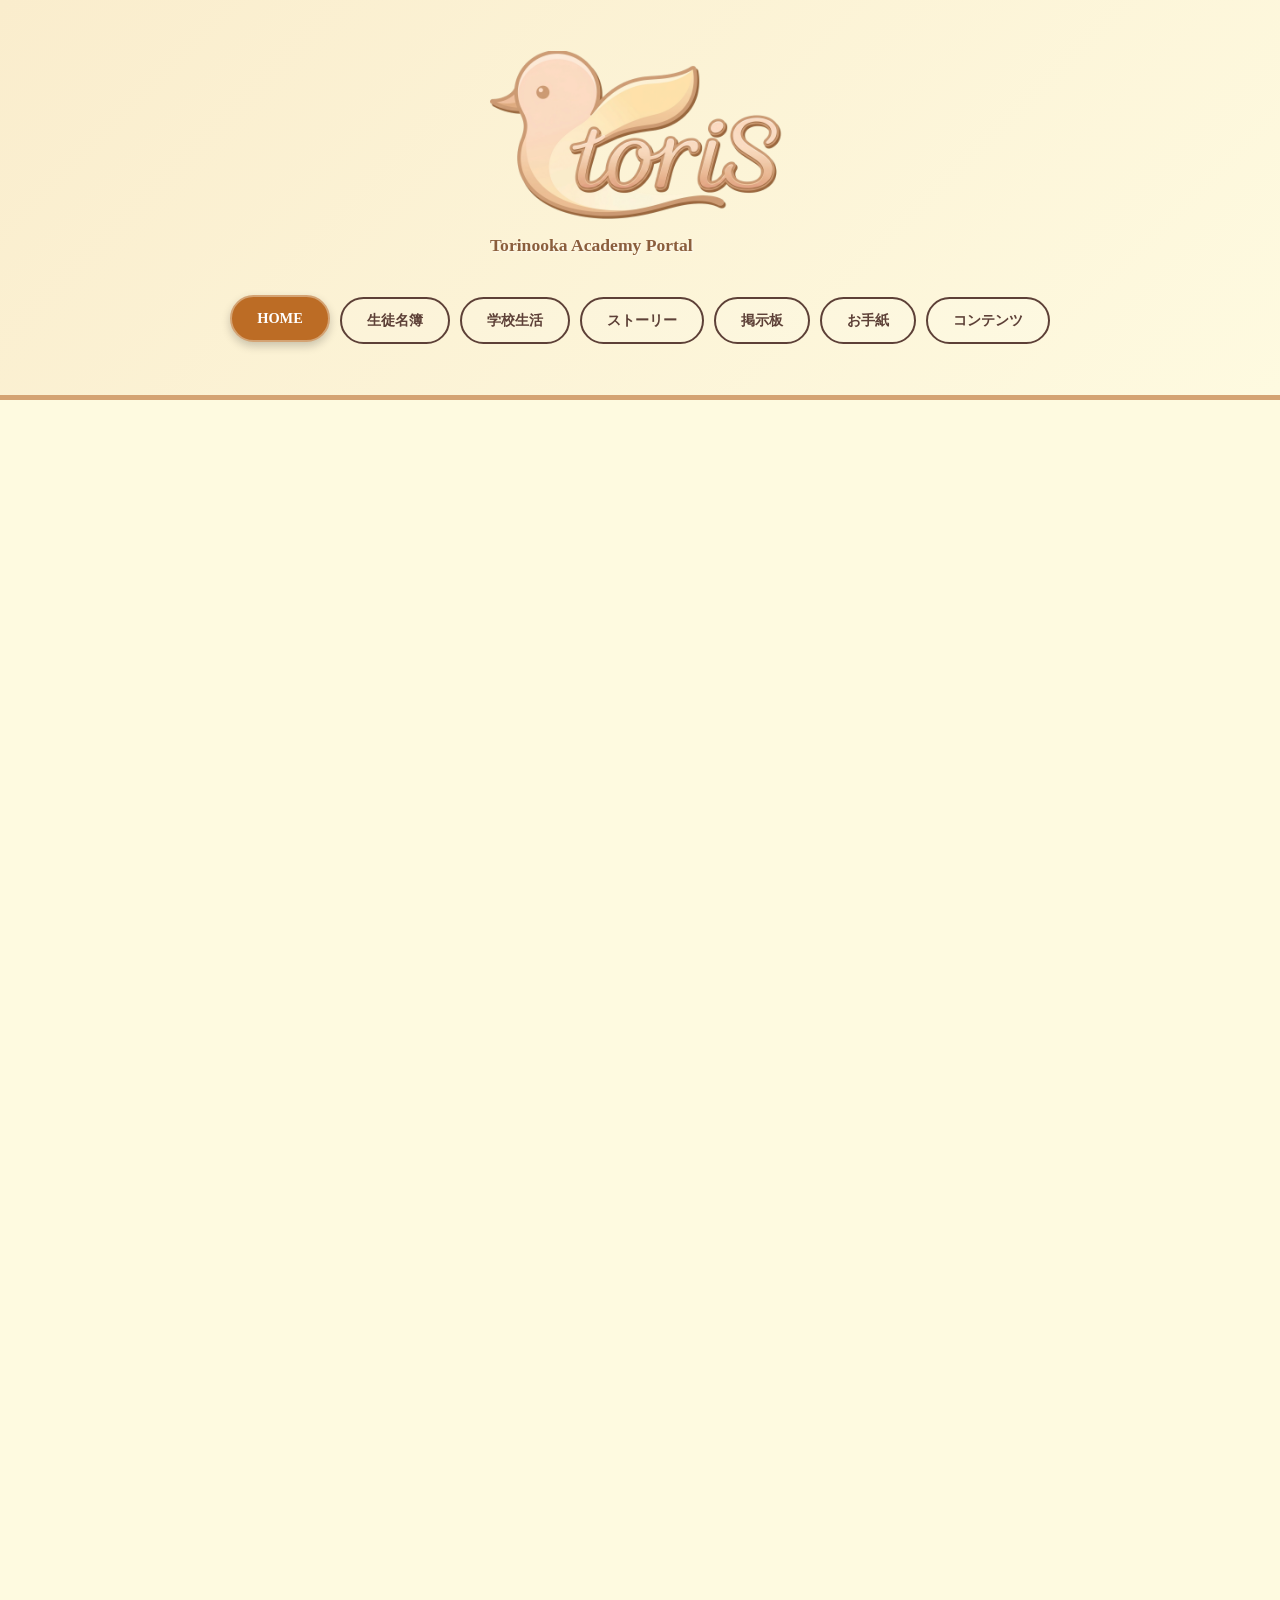
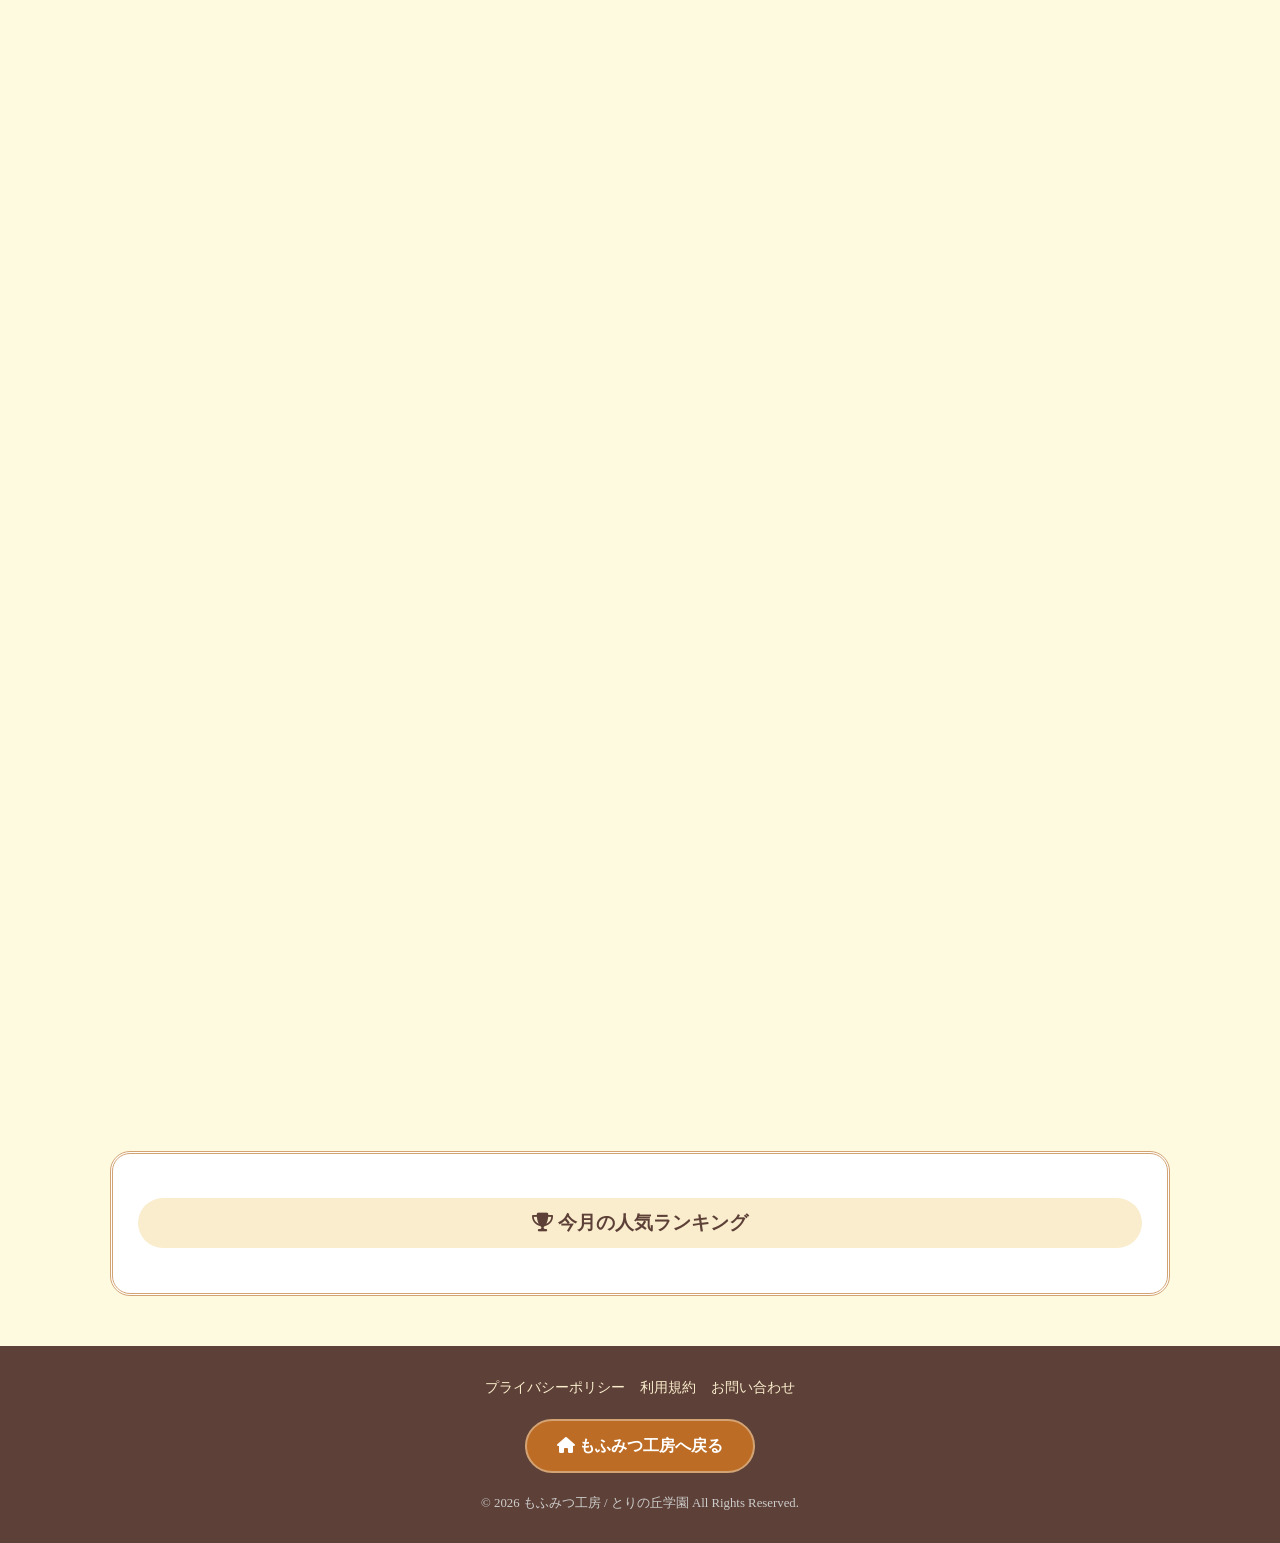
==== index.html @ 96af0fbc "Update index.html" ====
<!DOCTYPE html>
<html lang="ja">
<head>
    <meta charset="UTF-8">
    <meta name="viewport" content="width=device-width, initial-scale=1.0"> <!-- スマホ対応必須！ -->
    <title>とりの丘学園 | 300人以上のキャラが登場する一次創作・学園ストーリー＆キャラ図鑑</title>
    <link rel="icon" href="images/logo.png" type="image/png">
    
    <!-- ▼ここからSEO・OGP対策▼ -->
    <meta name="description" content="300人以上の個性豊かなキャラクターが登場する一次創作「とりの丘学園」の公式ポータルサイト。キャラクター名鑑、ショートストーリー、MBTI性格分類、学園設定、ミニゲームなど豊富なコンテンツを掲載。">
    <meta name="keywords" content="とりの丘学園, 一次創作, キャラクター, MBTI, 小説, ゲーム">
    
    <!-- OGP (SNSシェア時のカード表示) -->
    <meta property="og:site_name" content="とりの丘学園 総合ポータル">
    <meta property="og:title" content="とりの丘学園 | 総合ポータル">
    <meta property="og:description" content="300人以上の個性豊かなキャラクターたちが織りなす一次創作「とりの丘学園」公式ポータル。">
    <meta property="og:url" content="https://mofu-mitsu.github.io/Torinooka_portal/">
    <meta property="og:image" content="https://mofu-mitsu.github.io/Torinooka_portal/images/ogp.png">
    <meta property="og:type" content="website">
    
    <!-- Twitterカード -->
    <meta name="twitter:card" content="summary_large_image">
    <!-- ▲ここまで▲ -->
    <link rel="icon" href="./favicon.ico?v=2" type="image/x-icon">
    <link rel="shortcut icon" href="./favicon.ico?v=2">
    <link rel="stylesheet" href="https://cdnjs.cloudflare.com/ajax/libs/font-awesome/6.4.0/css/all.min.css">
    <link rel="stylesheet" href="style.css">
</head>
<body class="home-page">
<header class="main-header"> <!-- mini-headerのページも同じ！ -->
    <!-- ★ ハンバーガーボタン -->
    <div class="menu-toggle" onclick="toggleMenu()">
        <i class="fas fa-bars"></i>
    </div>
    
    <div class="logo-area">
        <a href="index.html"><img src="images/logo.png?v=1" alt="とりの丘学園" onclick="secretClick()"></a>
        <p class="sub-title">Torinooka Academy Portal</p>
    </div>
    
    <!-- ★ id="global-nav" が必須！ -->
    <nav class="premium-nav" id="global-nav">
            <a href="index.html" class="nav-item active">HOME</a>
            <a href="chara.html" class="nav-item">生徒名簿</a>
            <a href="life.html" class="nav-item">学校生活</a> <!-- ★追加！ -->
            <a href="story.html" class="nav-item">ストーリー</a>
            <a href="bulletin.html" class="nav-item">掲示板</a>
            <a href="letters.html" class="nav-item">お手紙</a>
            <a href="games.html" class="nav-item">コンテンツ</a>
        </nav>
    </header>
    <div id="soup-overlay" class="soup-overlay">
        <h1 style="color: #8b4513;">🍜 豚骨スープの海 🍜</h1>
        <p>「拙者のエキスだゾッ♡」</p>
        <!-- ここにスープをぶっかけられたような画像を表示 -->
    </div>
    <!-- ... (ヘッダーなどは共通) ... -->
    <main class="container">
        <!-- 学園理念（制服と分離） -->
        <section class="luxury-section">
            <h2 class="gold-title"><i class="fas fa-university"></i> 学園理念</h2>
            <div class="philosophy-box">
                <p class="main-philo" id="school-philosophy"></p>
                <p class="concept-text" id="school-concept"></p>
            </div>
        </section>
        <!-- とりの丘学園とは？（制作秘話） -->
        <section class="luxury-section" id="about-torinooka">
            <h2 class="gold-title"><i class="fas fa-book-reader"></i> とりの丘学園とは？</h2>
            <div style="line-height: 1.8; color: #5d4037; padding: 10px 20px; background: #fffcf0; border-radius: 15px; border: 1px solid #f8e1b4;">
                <p><strong>300人以上のキャラクターたちが織りなす、一次創作の世界へようこそ！</strong></p>
                <p>この学園の起源は、私がまだ子供だった頃にさかのぼります。<br>
                愛犬の「桃花（ももか）」や、白猫のぬいぐるみ「みみか」たちを集めて、学校ごっこをして遊んでいたのがすべての始まりでした。</p>
                <p>それから今日までずっと、私はキャラクターたちの設定を練り上げてきました。知識を得るたびに、彼らに深い命を吹き込んできたのです。<br>
                <strong>「今まで構築してきたこの膨大な世界観を、活かさないのはもったいない！」</strong><br>
                そんな強い思いから、プログラミングを学び、ツールを作り続け、ついにこの『公式ポータルサイト』が誕生しました。</p>
                <p>このサイトは、彼らの物語を記録し、誰が見ても「この子はこういうキャラなんだ！」と一目でわかるようにするための場所です。<br>
                とりの丘学園で生きる彼らの日常を、どうぞゆっくりと覗いていってください。</p>
            </div>
        </section>
        <section class="luxury-section">
            <h2 class="gold-title"><i class="fas fa-newspaper"></i> 学園ニュース</h2>
            <div id="news-display" class="news-container">
                <!-- JSで描画 -->
            </div>
        </section>
        <!-- 制服紹介（専用の説明文を追加） -->
        <section class="luxury-section">
            <h2 class="gold-title"><i class="fas fa-tshirt"></i> 制服コレクション</h2>
            <p id="uniform-policy" class="policy-text"></p>
            <div class="uniform-grid" id="uniform-display"></div>
        </section>
        <!-- 今日のとり -->
        <section id="today-pickup" class="luxury-section">
            <h2 class="gold-title"><i class="fas fa-star"></i> 今日のとり</h2>
            <div id="random-char-display" class="pickup-content">
                <!-- script.jsから入るよ -->
            </div>
        </section>
            <section class="luxury-section">
                <div class="three-column">
                    <!-- 学食 -->
                    <div class="menu-section">
                        <h2 class="gold-title"><i class="fas fa-utensils"></i> 本日の学食</h2>
                        <div id="today-menu-display"></div>
                    </div>
                    <!-- 掲示板 -->
                    <div class="bulletin-section">
                        <h2 class="gold-title"><i class="fas fa-clipboard"></i> 掲示板</h2>
                        <div style="text-align:center; padding:20px;">
                            <p>生徒たちの日常をのぞいてみよう</p>
                            <a href="bulletin.html" class="premium-btn" style="text-decoration:none; display:inline-block;">掲示板を見に行く</a>
                        </div>
                    </div>
                    <!-- カレンダー -->
                    <div class="calendar-section">
                        <h2 class="gold-title"><i class="fas fa-calendar-alt"></i> カレンダー</h2>
                        <div id="calendar-display"></div>
                    </div>
                </div>
            </section>
        <!-- 人気投票セクション -->
        <section id="vote-section" class="luxury-section">
            <h2 class="gold-title"><i class="fas fa-crown"></i> 月間人気投票</h2>
            <p style="text-align:center;">お気に入りの生徒にエールを送りましょう！</p>
            <div id="quick-vote-area" class="vote-grid">
                <!-- JSで上位キャラを表示 -->
            </div>
        </section>
        <div id="ranking-board" style="margin-top: 30px;">
            <h3><i class="fas fa-trophy"></i> 今月の人気ランキング</h3>
            <div id="ranking-display" class="ranking-container">
                <!-- GASから読み込まれます -->
            </div>
        </div>

    <div id="secret-modal" class="modal">
        <div class="modal-content" style="background: #ffffd0; border: 10px solid #8b4513;">
            <span class="close-btn" onclick="closeSecret()">&times;</span>
            <div id="secret-body" style="text-align: center;">
                <h1 style="color: #d35400;">💪 汗と脂のファンタジー 💪</h1>
                <p>「よく来たな。プロテインと豚骨スープ、どっちがいいゾ？」</p>
                <div style="display: flex; justify-content: space-around; margin: 20px;">
                    <img src="images/gohobi.png" style="width: 150px;" onerror="this.src='https://via.placeholder.com/150?text=Pig'">
                    <img src="images/eiji.png" style="width: 150px;" onerror="this.src='https://via.placeholder.com/150?text=Eiji'">
                </div>
                <button onclick="drinkFantasy()" class="premium-btn" style="background: #e67e22;">秘伝のスープを飲み干す</button>
            </div>
        </div>
    </div>
    </main>
    <footer class="site-footer">
        <div class="footer-container">
            <div class="footer-links">
                <!-- Google AdSenseには「プライバシーポリシー」と「お問い合わせ」が絶対必要！ -->
                <a href="policy.html">プライバシーポリシー</a>
                <a href="terms.html">利用規約</a>
                <a href="mailto:momoka.mimika1122@gmail.com">お問い合わせ</a>
            </div>
            <a href="https://mofu-mitsu.github.io/" class="back-to-kobo-btn">
                <i class="fas fa-home"></i> もふみつ工房へ戻る
            </a>
            <p class="copyright">&copy; 2026 もふみつ工房 / とりの丘学園 All Rights Reserved.</p>
        </div>
    </footer>
    <script src="data.js"></script>
    <script src="script.js"></script>
</body>
</html>
---- style.css ----
/* ==========================================
   1. 基本変数 & デザインリセット
   ========================================== */
:root {
    --gold: #d4a373;        /* ロゴに合わせた落ち着いた茶色寄りの金 */
    --navy: #5d4037;        /* ロゴの文字色に近いダークブラウン */
    --sakura: #faedcd;      /* ロゴ背景に合うクリーム色 */
    --wine: #bc6c25;        /* 温かいオレンジ系 */
    --white: #ffffff;
    --shadow: 0 10px 30px rgba(0,0,0,0.1);
    --transition: 0.3s ease;
}

* { box-sizing: border-box; }

body {
    margin: 0;
    padding: 0;
    font-family: 'Hiragino Mincho ProN', 'Times New Roman', serif;
    background: #fefae0;
    color: #333;
    line-height: 1.6;
    overflow-x: hidden;
}

/* ==========================================
   2. ヘッダー & ナビゲーション
   ========================================== */
.main-header {
    height: 400px;
    /* ロゴの色合いに合わせたグラデーションを少し多めに設定 */
    background: linear-gradient(135deg, #faedcd, #fefae0, #f8ad9d, #faedcd);
    background-size: 300% 300%;
    animation: gradientFlow 15s ease infinite; /* 15秒かけてゆっくり動く */
    border-bottom: 5px solid var(--gold);
    display: flex;
    flex-direction: column;
    align-items: center;
    justify-content: center;
}

@keyframes gradientFlow {
    0% { background-position: 0% 50%; }
    50% { background-position: 100% 50%; }
    100% { background-position: 0% 50%; }
}

.logo-area h1 {
    font-size: 3.5rem;
    margin: 0;
    letter-spacing: 0.3rem;
    cursor: pointer;
    text-shadow: 2px 2px 10px rgba(0,0,0,0.5);
}
.logo-area img {
    max-width: 300px; /* ロゴを適切なサイズに */
    height: auto;
    cursor: pointer;
    transition: transform 0.3s cubic-bezier(0.175, 0.885, 0.32, 1.275);
}
.logo-area img:hover { transform: scale(1.1); }
.sub-title { 
    font-size: 1.1rem; 
    opacity: 1; /* 透明度をなくす */
    color: #8b5e3c; /* 濃いめのブラウン */
    font-weight: bold;
    text-shadow: 1px 1px 2px rgba(255,255,255,0.8); /* 白い影をつけて浮かせる */
    margin-top: 5px;
}

.premium-nav {
    margin-top: 20px;
    display: flex;
    gap: 10px;
    flex-wrap: wrap;
    justify-content: center;
}

.nav-item {
    text-decoration: none;
    color: var(--navy);
    padding: 10px 25px;
    border: 2px solid var(--navy);
    border-radius: 50px;
    transition: var(--transition);
    background: rgba(255,255,255,0.1);
    font-weight: bold;
    font-size: 0.9rem;
}

/* アクティブ・ホバー時の色を統一 */
.nav-item:hover, .nav-item.active {
    background: var(--wine) !important;
    color: white !important;
    border-color: var(--gold) !important;
    transform: translateY(-2px);
    box-shadow: 0 4px 10px rgba(0,0,0,0.2);
}

.mini-header {
    background: var(--sakura);
    padding: 20px 0;
    box-shadow: 0 2px 10px rgba(0,0,0,0.1);
}

/* ==========================================
   3. レイアウト共通 (カード & フェードイン)
   ========================================== */
.container {
    max-width: 1100px;
    margin: 40px auto;
    padding: 0 20px;
}

.luxury-section {
    background: var(--white);
    padding: 40px;
    margin-bottom: 40px;
    border-radius: 20px;
    box-shadow: var(--shadow);
    border-top: 6px solid var(--gold);
    /* JSアニメーション用初期設定 */
    opacity: 0;
    transform: translateY(30px);
    transition: 0.8s ease-out;
}

.luxury-section.show {
    opacity: 1;
    transform: translateY(0);
}

.gold-title {
    text-align: center;
    color: var(--navy);
    border-bottom: 2px solid var(--gold);
    padding-bottom: 10px;
    margin-bottom: 30px;
    font-size: 1.8rem;
}

/* ==========================================
   4. 画像コンテナ・丸枠・Coming Soon (最強ガード)
   ========================================== */
/* 300x300画像がはみ出さないように overflow:hidden を徹底 */

/* 各種サイズ */
.char-circle { width: 150px; height: 150px; }
.char-circle-small { width: 100px; height: 100px; }
.pickup-img { width: 120px; height: 120px; border-radius: 50%; border: 4px solid var(--gold); object-fit: cover; }
.rank-img { width: 80px; height: 80px; border-radius: 50%; border: 2px solid var(--gold); object-fit: cover; }

.img-container {
    width: 150px; height: 150px;
    border-radius: 50%;
    border: 4px solid var(--gold);
    overflow: hidden !important;
    background: white;
    display: flex;
    align-items: center;
    justify-content: center;
    margin: 0 auto;
}
.char-circle-small.img-container { width: 80px; height: 80px; }

.img-container img {
    width: 100%;
    height: 100%;
    object-fit: cover;
}

/* Coming Soon 枠 */
/* --- Coming Soon アイコンのデザイン修正 --- */
.coming-soon-box {
    display: flex;
    align-items: center;
    justify-content: center;
    background: #e0e0e0;
    border: 2px dashed #aaa;
    color: #888;
    font-size: 0.8rem;
    font-weight: bold;
    text-align: center;
    border-radius: 50%;
}
.char-circle.coming-soon-box { width: 150px; height: 150px; }
.char-circle-small.coming-soon-box { width: 100px; height: 100px; }

/* ==========================================
   5. ホーム機能 (掲示板・学食・カレンダー)
   ========================================== */
.three-column {
    display: grid;
    grid-template-columns: repeat(auto-fit, minmax(300px, 1fr));
    gap: 20px;
}

/* 掲示板入力エリア */
.bulletin-input-area {
    display: flex;
    gap: 10px;
    margin-bottom: 15px;
    background: #f0f0f0;
    padding: 10px;
    border-radius: 30px;
}

.bulletin-input-area input { flex: 1; border: none; background: transparent; padding-left: 10px; outline: none; }
.bulletin-input-area button { background: var(--navy); color: white; border: none; padding: 8px 20px; border-radius: 20px; cursor: pointer; }

.bulletin-scroll {
    max-height: 250px;
    overflow-y: auto;
    background: #f9f9f9;
    padding: 15px;
    border-radius: 15px;
}

/* 学食メニュー */
.menu-card {
    padding: 20px;
    border-radius: 15px;
    border-left: 8px solid var(--navy);
    background: #fff;
    box-shadow: 0 4px 10px rgba(0,0,0,0.05);
}

.menu-card.rare {
    background: linear-gradient(135deg, #fff0f5, #ffe4e1);
    border-color: #ff69b4;
    animation: glow 1s infinite alternate;
}

@keyframes glow { from { box-shadow: 0 0 5px #ff69b4; } to { box-shadow: 0 0 20px #ff69b4; } }

/* カレンダー */
.calendar-today {
    background: var(--sakura);
    padding: 15px;
    border-radius: 10px;
    border: 2px solid var(--gold);
    text-align: center;
    font-weight: bold;
    margin-bottom: 15px;
}

.calendar-item {
    display: flex;
    justify-content: space-between;
    padding: 8px 0;
    border-bottom: 1px dashed #ddd;
    font-size: 0.9rem;
}

.calendar-item.is-today { background: #fff0f5; color: #ff4d6d; font-weight: bold; padding: 8px 10px; border-radius: 5px; }

/* ==========================================
   6. 投票・お手紙・名簿
   ========================================== */
/* プルダウン装飾 */
.premium-select {
    width: 100%; padding: 12px 20px; border-radius: 50px;
    border: 2px solid var(--gold); background: white;
    font-weight: bold; color: var(--navy); outline: none;
    appearance: none; cursor: pointer;
    background-image: url("data:image/svg+xml;charset=UTF-8,%3csvg xmlns='http://www.w3.org/2000/svg' viewBox='0 0 24 24' fill='none' stroke='%23d4af37' stroke-width='3' stroke-linecap='round' stroke-linejoin='round'%3e%3cpath d='M6 9l6 6 6-6'/%3e%3c/svg%3e");
    background-repeat: no-repeat; background-position: right 15px center; background-size: 15px;
}

/* お手紙フォーム */
/* お手紙ポスト風デザイン */
.letter-form {
    background: #fffafa;
    border: 10px solid #e74c3c; /* 赤いポスト風 */
    border-radius: 20px;
    padding: 30px;
    position: relative;
}
.letter-form::before {
    content: 'POST';
    position: absolute;
    top: -20px; left: 50%;
    transform: translateX(-50%);
    background: #e74c3c; color: white;
    padding: 5px 20px; font-weight: bold; border-radius: 10px;
}
.letter-form textarea { height: 150px; border-radius: 15px; border: 2px solid #ddd; padding: 15px; outline: none; }

.premium-btn {
    background: var(--navy); color: white; padding: 15px; border-radius: 50px; border: none; font-weight: bold; cursor: pointer; transition: 0.3s;
}
.premium-btn:hover { background: var(--wine); transform: scale(1.02); }

/* 投票横スクロール */
.vote-scroll-container {
    display: flex; gap: 20px; overflow-x: auto; padding: 25px; background: rgba(255,236,242,0.5); border-radius: 20px;
}
.vote-mini-card { flex: 0 0 130px; display: flex; flex-direction: column; align-items: center; }
.vote-mini-card span { font-size: 0.85rem; font-weight: bold; white-space: nowrap; margin: 10px 0; }
.vote-btn-heart { background: #ff4d6d; color: white; border: none; width: 40px; height: 40px; border-radius: 50%; cursor: pointer; }

/* 名簿グリッド */
.char-grid { display: grid; grid-template-columns: repeat(auto-fill, minmax(200px, 1fr)); gap: 25px; }
.char-card { background: white; border-radius: 20px; padding: 25px; text-align: center; border: 1px solid #eee; transition: 0.3s; cursor: pointer; }
.char-card:hover { border-color: var(--gold); transform: translateY(-5px); box-shadow: var(--shadow); }

/* ==========================================
   7. ストーリー・コンテンツ
   ========================================== */
.story-card { background: white; border-left: 10px solid #ddd; padding: 25px; margin-bottom: 25px; border-radius: 0 20px 20px 0; box-shadow: 0 5px 15px rgba(0,0,0,0.05); }
.story-tag { display: inline-block; background: #eee; padding: 4px 12px; border-radius: 20px; font-size: 0.8rem; margin-right: 10px; font-weight: bold; }

.filter-tabs { display: flex; gap: 10px; justify-content: center; flex-wrap: wrap; margin-bottom: 30px; }
.filter-btn { background: white; border: 2px solid var(--gold); color: var(--navy); padding: 8px 20px; border-radius: 50px; cursor: pointer; font-weight: bold; transition: 0.3s; }
.filter-btn.active { background: var(--gold); color: white; }

/* ゲームカード (コンテンツページ) */
.game-grid { display: grid; grid-template-columns: repeat(auto-fit, minmax(320px, 1fr)); gap: 20px; }
.game-card { background: white; border: 2px solid #eee; border-radius: 20px; padding: 25px; display: flex; align-items: center; gap: 20px; text-decoration: none; color: inherit; transition: 0.3s; }
.game-card:hover { border-color: var(--gold); transform: translateY(-5px); box-shadow: var(--shadow); }
.game-icon { font-size: 2.5rem; color: var(--navy); width: 50px; text-align: center; }

/* ==========================================
   8. ミニゲーム (地獄の演出)
   ========================================== */
.game-stage {
    position: relative; height: 450px; background: #eef2f3; border: 6px solid var(--navy);
    border-radius: 25px; overflow: hidden; display: flex; flex-direction: column; align-items: center; justify-content: center;
}

/* だいき・たすく (サイズ・位置修正) */
.char-sprite {
    position: absolute;
    bottom: -250px; /* 初期位置を下げて隠す */
    width: 220px;   /* たすく・だいきを大きく */
    z-index: 60;
    transition: 0.4s cubic-bezier(0.175, 0.885, 0.32, 1.275);
}

.char-sprite.left { left: -20px; }
.char-sprite.right { right: -20px; }

/* 登場アニメーション */
.zoom-in {
    bottom: 20px !important;
    transform: scale(1.3);
}

.horror-shake { animation: shake 0.15s infinite; }
.horror-dark { background: #1a1a1a !important; }
@keyframes shake { 0% { transform: translate(2px, 2px); } 50% { transform: translate(-2px, -2px); } 100% { transform: translate(2px, -2px); } }

/* のりおみシャッター */
.shutter { position: absolute; top: -100%; left: 0; width: 100%; height: 100%; background: #333; z-index: 100; transition: 0.6s ease-in; }
.shutter.closed { top: 0; }
.game-ui-nori { position: absolute; bottom: 40px; display: none; gap: 20px; z-index: 110; }
.speech-balloon { position: absolute; top: 30px; background: white; padding: 15px 25px; border-radius: 30px; border: 4px solid var(--navy); font-weight: bold; z-index: 120; text-align: center; max-width: 80%; }

/* ==========================================
   9. その他システム (トースト・モーダル・スープ)
   ========================================== */
#toast-container { position: fixed; bottom: 30px; left: 50%; transform: translateX(-50%); z-index: 10000; }
.toast { background: rgba(26, 42, 108, 0.9); color: white; padding: 15px 30px; border-radius: 50px; margin-top: 10px; animation: fadeInUp 0.4s; }
@keyframes fadeInUp { from { opacity: 0; transform: translateY(20px); } to { opacity: 1; transform: translateY(0); } }

.modal {
    display: none;
    position: fixed;
    z-index: 10000;
    left: 0; top: 0; 
    width: 100%; height: 100%;
    background: rgba(0,0,0,0.7);
    backdrop-filter: blur(5px);
    overflow-y: auto; /* モーダル自体をスクロール可能に */
    padding: 20px 0;
}

.modal-content {
    background: white !important; /* 絶対に白にする */
    color: #333 !important;
    border: 3px solid var(--gold);
    box-shadow: 0 20px 60px rgba(0,0,0,0.5);
    max-height: 90vh; /* 画面の90%までに制限 */
    overflow-y: auto; /* ★ここ！中身が長ければスクロールさせる */
    padding: 30px;
    border-radius: 20px;
}
.close-btn { position: absolute; right: 20px; top: 15px; font-size: 2rem; cursor: pointer; }

/* 秘密のスープ・ご褒美 */
.soup-overlay { position: fixed; top: 0; left: 0; width: 100%; height: 100%; background: rgba(255, 255, 200, 0.9); display: none; flex-direction: column; justify-content: center; align-items: center; z-index: 20000; text-align: center; }
.walking-gohobi {
    position: fixed;
    bottom: 40px;
    right: -100px;
    font-size: 4rem;
    line-height: 1; /* ★これ！高さを文字サイズにピッタリ合わせる */
    width: 1em;     /* ★幅もピッタリに！ */
    z-index: 9999;
    cursor: pointer;
    user-select: none;
}
.drink-btn { background: #e67e22; color: white; border: 4px solid #8b4513; padding: 15px 40px; font-size: 1.2rem; border-radius: 50px; cursor: pointer; box-shadow: 0 5px 0 #5d2e0a; transition: 0.1s; }
.drink-btn:active { transform: translateY(5px); box-shadow: none; }

/* --- 人気ランキングの復活 --- */
.ranking-item {
    display: flex; align-items: center; gap: 15px; padding: 15px;
    border-bottom: 1px solid #eee; background: white; border-radius: 10px; margin-bottom: 10px;
}
.rank-1 { border: 2px solid var(--gold); background: #fffcf0; }
.rank-badge { background: var(--gold); color: white; width: 30px; height: 30px; border-radius: 50%; display: flex; align-items: center; justify-content: center; font-weight: bold; }
.rank-quote { font-style: italic; color: #8b3a3a; font-size: 0.9rem; margin-top: 5px; }

/* --- 生徒名簿の応援ボタン（ハートマーク） --- */
.cheer-btn {
    background: #ff4d6d; color: white; border: none; padding: 8px 15px;
    border-radius: 20px; cursor: pointer; font-size: 0.8rem; margin-top: 10px;
    transition: 0.3s;
}
.cheer-btn:hover { transform: scale(1.1); background: #ff758c; }

/* --- キャラ名簿のフィルタ用プルダウン（スマホ対応） --- */
.filter-dropdown-area { margin-bottom: 30px; text-align: center; }
/* 前に渡した .premium-select をそのまま名簿のプルダウンにも適用してね */

/* --- ゲームの文字を見やすく（コントラスト強化） --- */
.success-text { color: #2ecc71; font-size: 1.8rem; font-weight: bold; text-shadow: 2px 2px 0 #fff, -2px -2px 0 #fff; }
.fail-text { color: #e74c3c; font-size: 1.8rem; font-weight: bold; text-shadow: 2px 2px 0 #fff, -2px -2px 0 #fff; }
.horror-text { color: #ff0000; font-size: 2rem; font-weight: bold; text-shadow: 0 0 15px #000, 2px 2px 0 #000; z-index: 200; position: relative; }

/* --- 1. 人気ランキングの枠とタイトル復活 --- */
#ranking-board {
    border: 3px double var(--gold);
    border-radius: 20px;
    padding: 25px;
    background: #fff;
    margin-top: 30px;
}
#ranking-board h3 {
    text-align: center;
    color: var(--navy);
    background: var(--sakura);
    padding: 10px;
    border-radius: 50px;
    margin-bottom: 20px;
}

/* --- 2. プロフモーダルの豪華装飾 --- */
.modal-profile-card {
    background: white;
    border-radius: 30px;
    overflow: hidden;
    box-shadow: 0 10px 40px rgba(0,0,0,0.3);
    position: relative;
    border: 3px solid var(--gold);
}
.modal-header-bg {
    height: 100px;
    background: linear-gradient(135deg, var(--navy), #4a90e2);
}
.modal-main-content { padding: 0 30px 30px; margin-top: -60px; text-align: center; }
.modal-full-name { font-size: 1.8rem; color: var(--navy); margin: 15px 0 5px; }
.modal-tags { display: flex; justify-content: center; gap: 10px; margin-bottom: 15px; }
.m-tag { background: #f0f0f0; padding: 3px 12px; border-radius: 50px; font-size: 0.8rem; font-weight: bold; }
.modal-mbti-area { margin-bottom: 20px; }
.mbti-badge { background: var(--gold); color: white; padding: 5px 15px; border-radius: 5px; margin: 0 5px; font-weight: bold; }
.modal-description-box { background: #f9f9f9; padding: 15px; border-radius: 15px; text-align: left; margin: 15px 0; border-left: 5px solid var(--gold); }
.modal-quote-box { font-style: italic; color: var(--wine); font-weight: bold; margin: 20px 0; border-top: 1px solid #eee; padding-top: 10px; }

/* --- 3. のりおみゲームの選択肢を確実に表示 --- */
.game-ui-nori {
    display: none; /* JSでflexに切り替え */
    position: absolute;
    bottom: 50px;
    left: 50%;
    transform: translateX(-50%);
    z-index: 200;
    gap: 15px;
}

/* --- 4. ご褒美ゲーム：手のはみ出し防止コンテナ --- */
#hand-container {
    position: absolute;
    top: 0; left: 0; width: 100%; height: 100%;
    z-index: 150;
    pointer-events: none; /* 下のボタンをクリックさせない、手だけクリックさせる */
}
.falling-hand {
    position: absolute;
    font-size: 4rem;
    cursor: pointer;
    pointer-events: auto; /* 手だけはクリック可能に */
}

.birthday-card-special {
    background: linear-gradient(135deg, #fff0f5, #ffffff);
    border: 2px solid var(--gold);
    border-radius: 15px;
    padding: 15px;
    margin-top: 10px;
}
.b-day-person {
    display: flex;
    align-items: center;
    gap: 15px;
    margin-bottom: 10px;
}
.b-day-info { text-align: left; }
.b-day-name { font-weight: bold; color: var(--navy); display: block; }
.b-day-greet { font-size: 0.8rem; color: #ff4d6d; }

/* --- モーダルのCloseボタン位置修正 --- */
.close-btn {
    position: absolute;
    right: 20px; top: 20px;
    font-size: 2.5rem;
    color: white; /* ヘッダー背景の上でも見えるように */
    cursor: pointer;
    z-index: 1000;
    text-shadow: 0 0 10px rgba(0,0,0,0.5);
}

/* --- 応援ボタンの装飾 --- */
.vote-btn-big {
    background: linear-gradient(135deg, #ff4d6d, #ff758c);
    color: white;
    border: 2px solid var(--gold);
    padding: 15px 30px;
    border-radius: 50px;
    font-weight: bold;
    cursor: pointer;
    box-shadow: 0 4px 15px rgba(255, 77, 109, 0.3);
    transition: 0.3s;
    width: 100%;
    margin-top: 20px;
}
.vote-btn-big:hover { transform: scale(1.05); filter: brightness(1.1); }

/* --- 社交辞令カウンターのボタン装飾 --- */
.sincerity-btn { 
    background: #3498db !important; color: white !important; 
    border: 2px solid white !important; box-shadow: 0 4px 0 #2980b9 !important;
}
.social-btn { 
    background: #e74c3c !important; color: white !important; 
    border: 2px solid white !important; box-shadow: 0 4px 0 #c0392b !important;
}

/* --- ストーリー検索・フィルタエリア --- */
.story-search-grid {
    display: grid;
    grid-template-columns: repeat(auto-fit, minmax(200px, 1fr));
    gap: 15px;
    background: #f9f9f9;
    padding: 20px;
    border-radius: 15px;
    margin-bottom: 30px;
    border: 1px solid #eee;
}

/* --- 掲示板の削除ボタン --- */
.post-header { display: flex; justify-content: space-between; align-items: center; }
.delete-btn {
    background: none; border: none; color: #ccc; cursor: pointer; font-size: 0.8rem;
}
.delete-btn:hover { color: #e74c3c; }

/* ストーリー内のミニキャラ枠 */
.story-char-icons { display: flex; gap: -10px; margin: 10px 0; }
.char-circle-mini.img-container {
    width: 40px; height: 40px; border-width: 2px;
    margin-left: -10px; /* 重なり演出 */
}
.char-circle-mini.img-container:first-child { margin-left: 0; }

/* 掲示板スレ風デザイン */
.thread-style {
    background: #fff; border: 1px solid #ddd;
    border-radius: 10px; padding: 15px; margin-bottom: 10px;
}
.post-actions { display: flex; gap: 10px; }
.req-btn {
    background: var(--sakura);
    border: 1px solid var(--gold);
    color: var(--navy);
    padding: 5px 12px;
    border-radius: 20px;
    font-size: 0.8rem;
    cursor: pointer;
    transition: 0.3s;
}
.req-btn:hover {
    background: var(--gold);
    color: white;
}
/* 削除要請ボタン（赤みを追加） */
.req-btn.delete-req {
    border-color: #e74c3c;
    color: #e74c3c;
}
.req-btn.delete-req:hover {
    background: #e74c3c;
    color: white;
}

/* 管理者ボタンは普段隠しておく（みつきがコンソールから消す時用など） */
.admin-only-btn { opacity: 0.2; font-size: 0.6rem; border: none; background: none; }

/* ストーリーアイコンの密着（再修正） */
.story-char-icons-wrap {
    display: flex;
    justify-content: flex-start; /* 左寄せ */
    padding-left: 10px;
    margin: 15px 0;
}
.char-circle-mini.img-container {
    width: 45px; height: 45px;
    margin-left: -15px; /* 重なり */
    border: 2px solid white;
    box-shadow: 2px 0 5px rgba(0,0,0,0.1);
}

/* ストーリー全文表示の装飾 */
.story-modal-title { color: var(--navy); font-size: 2rem; margin: 10px 0; }
.story-modal-content {
    max-height: 60vh; /* 文章エリアの高さを制限 */
    overflow-y: auto; /* 長ければスクロール */
    padding-right: 10px;
    margin: 20px 0;
    line-height: 1.8;
    white-space: pre-wrap; /* 改行を反映 */
    text-align: left;
}
.read-more-btn {
    background: var(--gold);
    color: white;
    border: none;
    padding: 10px 20px;
    border-radius: 5px;
    cursor: pointer;
    font-weight: bold;
    margin-top: 10px;
}
.search-container {
    margin-bottom: 20px;
    position: relative;
}
.search-container i {
    position: absolute;
    left: 15px;
    top: 50%;
    transform: translateY(-50%);
    color: var(--gold);
}
.search-input {
    width: 100%;
    padding: 12px 15px 12px 45px;
    border: 2px solid var(--gold);
    border-radius: 50px;
    font-size: 1rem;
    outline: none;
}
/* --- ローディングスピナーのデザイン --- */
.loading-spinner {
    width: 50px;
    height: 50px;
    border: 5px solid #f3f3f3;
    border-top: 5px solid var(--gold);
    border-radius: 50%;
    animation: spin 1s linear infinite;
    margin: 0 auto;
}
@keyframes spin { 0% { transform: rotate(0deg); } 100% { transform: rotate(360deg); } }

/* --- コンテンツアイコンの修正（FontAwesome 6 対応） --- */
.fa-crown, .fa-layer-group, .fa-cat, .fa-keyboard, .fa-wolf-pack-battalion {
    display: inline-block !important;
}

/* --- 掲示板：スレッド（返信）のデザイン --- */
.reply-post {
    margin-left: 30px;
    border-left: 3px solid var(--sakura);
    padding-left: 15px;
    background: #fdfdfd;
    margin-top: 5px;
}

.char-circle-mini {
    width: 45px; height: 45px;
    margin-right: 20px; /* ここをマイナスにして重ねる！ */
    border: 3px solid white;
    box-shadow: 2px 2px 5px rgba(0,0,0,0.1);
    z-index: 1;
}

.char-circle-mini:first-child { margin-left: 0; }

.char-circle-mini img { width: 100%; height: 100%; object-fit: cover; }

/* 検索グリッド */
.story-search-grid {
    background: #fdfdfd;
    padding: 20px;
    border-radius: 20px;
    border: 1px solid #eee;
    margin-bottom: 20px;
}

/* ランキングアイテムの構造修正（2位のズレ防止） */
.ranking-item {
    display: flex;
    align-items: center; /* 縦方向を中央揃え */
    gap: 20px;
    padding: 15px;
    border-bottom: 1px solid #eee;
    background: white;
    border-radius: 15px;
    margin-bottom: 15px;
}

.rank-img-wrap {
    flex-shrink: 0; /* 画像が縮まないように */
}

.rank-content {
    flex-grow: 1; /* テキストエリアを広げる */
    text-align: left;
}

.rank-name-text {
    font-weight: bold;
    color: var(--navy);
    display: block;
}

/* 掲示板の改行をそのまま表示 */
.bulletin-post {
    white-space: pre-wrap; /* これで「テスト[改行]テスト」が反映される！ */
    word-wrap: break-word;
}

.bulletin-post.is-reply {
    margin-left: 40px;
    border-left: 4px solid var(--gold);
    background: #fff;
    transform: scale(0.95);
}

/* --- ストーリー投稿フォームの入力欄を豪華に --- */
.letter-form input[type="text"] {
    width: 100%;
    padding: 12px 20px;
    border-radius: 10px;
    border: 2px solid var(--gold);
    background: white;
    font-size: 1rem;
    color: var(--navy);
    outline: none;
    margin-bottom: 5px;
}
.letter-form input[type="text"]:focus {
    border-color: var(--wine);
    box-shadow: 0 0 10px rgba(188, 108, 37, 0.2);
}
.replies-container {
    margin-top: 15px;
    padding-left: 20px;
    border-left: 3px solid var(--sakura);
}
.reply-item {
    background: #fdfdfd;
    border: 1px solid #eee;
    padding: 10px;
    border-radius: 10px;
    margin-bottom: 5px;
    font-size: 0.9rem;
}
.reply-item small { color: #999; }

/* --- ホーム画面のオープニング演出 --- */
.home-intro-overlay {
    position: fixed;
    top: 0; left: 0; width: 100%; height: 100%;
    background: #fefae0; /* ロゴに合わせた背景色 */
    z-index: 30000;
    display: flex;
    justify-content: center;
    align-items: center;
    animation: fadeOutIntro 2s forwards 1.5s; /* 1.5秒待ってから消える */
    pointer-events: none; /* これがないと下のボタンが押せなくなるゾ！ */
}

.intro-logo {
    width: 250px;
    animation: zoomPulse 1.5s ease-in-out;
}
@keyframes fadeOutIntro {
    from { opacity: 1; visibility: visible; }
    to { opacity: 0; visibility: hidden; }
}
@keyframes zoomPulse {
    0% { transform: scale(0.8); opacity: 0; }
    50% { transform: scale(1.1); opacity: 1; }
    100% { transform: scale(1); }
}
/* ページを開いた時のふわっとした表示 */
body.home-page {
    animation: bodyFadeIn 1s ease-out;
}
@keyframes bodyFadeIn {
    from { opacity: 0; }
    to { opacity: 1; }
}

@keyframes fadeOutIntro {
    from { opacity: 1; }
    to { opacity: 0; }
}
@keyframes zoomPulse {
    0% { transform: scale(0.8); opacity: 0; }
    50% { transform: scale(1.1); opacity: 1; }
    100% { transform: scale(1); }
}

/* ページ全体のフェードイン */
body {
    animation: bodyFadeIn 1s ease-out;
}
@keyframes bodyFadeIn {
    from { opacity: 0; }
    to { opacity: 1; }
}

/* --- 掲示板スレッドの初期非表示 --- */
.replies-container {
    display: none; /* 初期は隠す */
    margin-top: 15px;
    padding: 15px;
    background: rgba(255, 236, 242, 0.3);
    border-radius: 15px;
    border-left: 5px solid var(--gold);
}

/* ==========================================
   スマホ対応（レスポンシブ）
   ========================================== */
@media screen and (max-width: 768px) {
    /* ヘッダーの高さを縮小 */
    .main-header { height: 250px; }
    .logo-area img { max-width: 200px; }
    
    /* ナビを縦並びに近くする、またはスクロール可能に */
    .premium-nav {
        overflow-x: auto;
        justify-content: flex-start;
        padding: 10px;
        white-space: nowrap;
    }
    .nav-item { padding: 8px 15px; font-size: 0.8rem; }

    /* 3カラムを1カラムに変更（重要！） */
    .three-column {
        grid-template-columns: 1fr;
    }

    /* モーダルを画面いっぱいに */
    .modal-content {
        width: 95%;
        margin: 10% auto;
        padding: 20px;
    }

    /* ストーリー検索グリッドを縦並びに */
    .story-search-grid {
        grid-template-columns: 1fr;
    }
    
    .char-grid {
        grid-template-columns: repeat(auto-fill, minmax(140px, 1fr));
        gap: 10px;
    }
    
    .char-card { padding: 10px; }
    .char-circle-small { width: 80px; height: 80px; }
}

/* --- ハンバーガーメニュー用 --- */
.menu-toggle {
    display: none; /* PCでは隠す */
    font-size: 2rem;
    color: var(--navy);
    cursor: pointer;
    position: absolute;
    top: 20px;
    right: 20px;
    z-index: 10000;
}

/* スマホ用レスポンシブ */
@media screen and (max-width: 768px) {
    .menu-toggle { display: block; } /* スマホでハンバーガーを表示 */
    
    .premium-nav {
        display: none; /* 初期状態は隠す */
        flex-direction: column;
        background: rgba(250, 237, 205, 0.95);
        backdrop-filter: blur(10px);
        position: absolute;
        top: 70px;
        left: 0;
        width: 100%;
        padding: 20px 0;
        box-shadow: 0 10px 20px rgba(0,0,0,0.2);
        z-index: 9999;
    }
    
    /* トグルで表示された時 */
    .premium-nav.open { display: flex; }
    
    .nav-item {
        text-align: center;
        margin: 5px 20px;
        border-color: var(--navy);
    }
    .menu-toggle { display: block; }
    
    .premium-nav {
        display: none; /* 初期は隠す */
        flex-direction: column;
        background: rgba(250, 237, 205, 0.95);
        position: absolute;
        top: 60px; /* 位置を調整 */
        left: 0;
        width: 100%;
        padding: 20px 0;
        z-index: 9999;
    }
    .premium-nav.open { display: flex; }

    /* --- 今日のとりの細長バグを直す！ --- */
    .pickup-card {
        flex-direction: column !important; /* スマホでは縦並びに！ */
        text-align: center; /* 文字を真ん中に */
        gap: 10px !important;
    }
    .pickup-card .img-container {
        flex-shrink: 0; /* ★これが細長くなるのを防ぐ最強の盾！ */
        margin: 0 auto;
    }

    /* --- お手紙・掲示板のスマホ調整 --- */
    .post-header { flex-direction: column; align-items: flex-start; gap: 10px; }
    .post-actions { flex-wrap: wrap; }
}
/* ==========================================
   フッター (AdSense対策・ナビゲーション)
   ========================================== */
.site-footer {
    background: var(--navy);
    color: white;
    padding: 30px 20px;
    margin-top: 50px;
    text-align: center;
}

.footer-container {
    max-width: 800px;
    margin: 0 auto;
    display: flex;
    flex-direction: column;
    gap: 20px;
    align-items: center;
}

.footer-links {
    display: flex;
    gap: 15px;
    flex-wrap: wrap;
    justify-content: center;
}

.footer-links a {
    color: var(--sakura);
    text-decoration: none;
    font-size: 0.9rem;
    transition: 0.3s;
}
.footer-links a:hover { color: var(--gold); text-decoration: underline; }

.back-to-kobo-btn {
    background: var(--wine);
    color: white;
    padding: 12px 30px;
    border-radius: 50px;
    text-decoration: none;
    font-weight: bold;
    border: 2px solid var(--gold);
    transition: 0.3s;
}
.back-to-kobo-btn:hover { background: var(--gold); color: var(--navy); transform: scale(1.05); }

.copyright { font-size: 0.8rem; color: #ccc; margin: 0; }

/* ==========================================
   LINEスタンプの画像付きカード
   ========================================== */
.line-sticker-grid {
    display: grid;
    grid-template-columns: repeat(auto-fit, minmax(280px, 1fr));
    gap: 25px;
    margin-top: 20px;
}

.sticker-card {
    display: flex;
    flex-direction: column;
    background: white;
    border: 2px solid #00B900;
    border-radius: 20px;
    overflow: hidden;
    text-decoration: none;
    color: var(--navy);
    transition: 0.3s;
    box-shadow: 0 4px 10px rgba(0, 185, 0, 0.1);
}

.sticker-card:hover {
    transform: translateY(-5px);
    box-shadow: 0 10px 20px rgba(0, 185, 0, 0.2);
}

.sticker-img {
    width: 100%;
    height: auto;
    background: #f9f9f9;
    border-bottom: 1px solid #eee;
    padding: 20px;
    box-sizing: border-box;
}

.sticker-info {
    padding: 20px;
    display: flex;
    flex-direction: column;
    flex-grow: 1;
    text-align: center;
}

.sticker-info h3 {
    margin: 0 0 10px 0;
    font-size: 1.1rem;
    color: #333;
}

.sticker-info p {
    font-size: 0.85rem;
    color: #666;
    margin-bottom: 20px;
    flex-grow: 1;
}

.sticker-btn {
    background: #00B900;
    color: white;
    padding: 10px 15px;
    border-radius: 50px;
    font-weight: bold;
    font-size: 0.9rem;
    display: inline-block;
}

/* 制服コレクションのグリッド */
.uniform-grid {
    display: grid;
    grid-template-columns: repeat(auto-fit, minmax(200px, 1fr));
    gap: 30px;
    margin-top: 20px;
    text-align: center;
}
.uniform-card {
    background: #fdfdfd;
    padding: 20px;
    border-radius: 20px;
    border: 1px solid #eee;
    box-shadow: 0 5px 15px rgba(0,0,0,0.05);
    transition: 0.3s;
}
.uniform-card:hover { transform: translateY(-5px); border-color: var(--navy); }

/* --- 学園ニュースの枠をスクロール可能に --- */
.news-container {
    max-height: 250px; /* ここで高さを制限！ */
    overflow-y: auto;  /* はみ出たらスクロール */
    padding-right: 15px; /* スクロールバー用の余白 */
    background: #fdfdfd;
    border-radius: 10px;
    border: 1px solid #eee;
    padding: 15px;
}

/* スクロールバーのお洒落な装飾（ニュース用） */
.news-container::-webkit-scrollbar { width: 6px; }
.news-container::-webkit-scrollbar-thumb { background: var(--gold); border-radius: 10px; }

.news-item {
    display: flex;
    gap: 20px;
    padding: 15px 0;
    border-bottom: 1px dashed #ddd;
    align-items: flex-start;
}
.news-item:last-child { border-bottom: none; } /* 最後の下線を消す */

.news-date {
    background: var(--navy);
    color: white;
    padding: 5px 15px;
    border-radius: 5px;
    font-weight: bold;
    font-size: 0.9rem;
    flex-shrink: 0;
}
.news-title { margin: 0 0 5px 0; font-size: 1.1rem; color: var(--wine); font-weight: bold; }
.news-text { margin: 0; font-size: 0.9rem; color: #555; line-height: 1.5; }

/* --- 制服専用の画像コンテナ（横長・見切れ防止版） --- */
.uniform-img-container {
    width: 100%;
    /* 高さを固定せず、横幅に合わせて自然な比率にする */
    height: auto; 
    border-radius: 15px; 
    border: 4px solid var(--navy); 
    overflow: hidden;
    background: #f9f9f9;
    box-shadow: 0 5px 15px rgba(0,0,0,0.1);
    /* 画像を真ん中に配置 */
    display: flex;
    justify-content: center;
    align-items: center;
}

.uniform-img-container img {
    width: 100%;
    height: auto; /* 縦横比を崩さない */
    object-fit: contain; /* ★ cover ではなく contain にして、絶対に全体を映す！ */
    transition: transform 0.4s ease; 
}

/* マウスを乗せたら画像が少し拡大する演出 */
.uniform-card:hover .uniform-img-container img {
    transform: scale(1.05); 
}
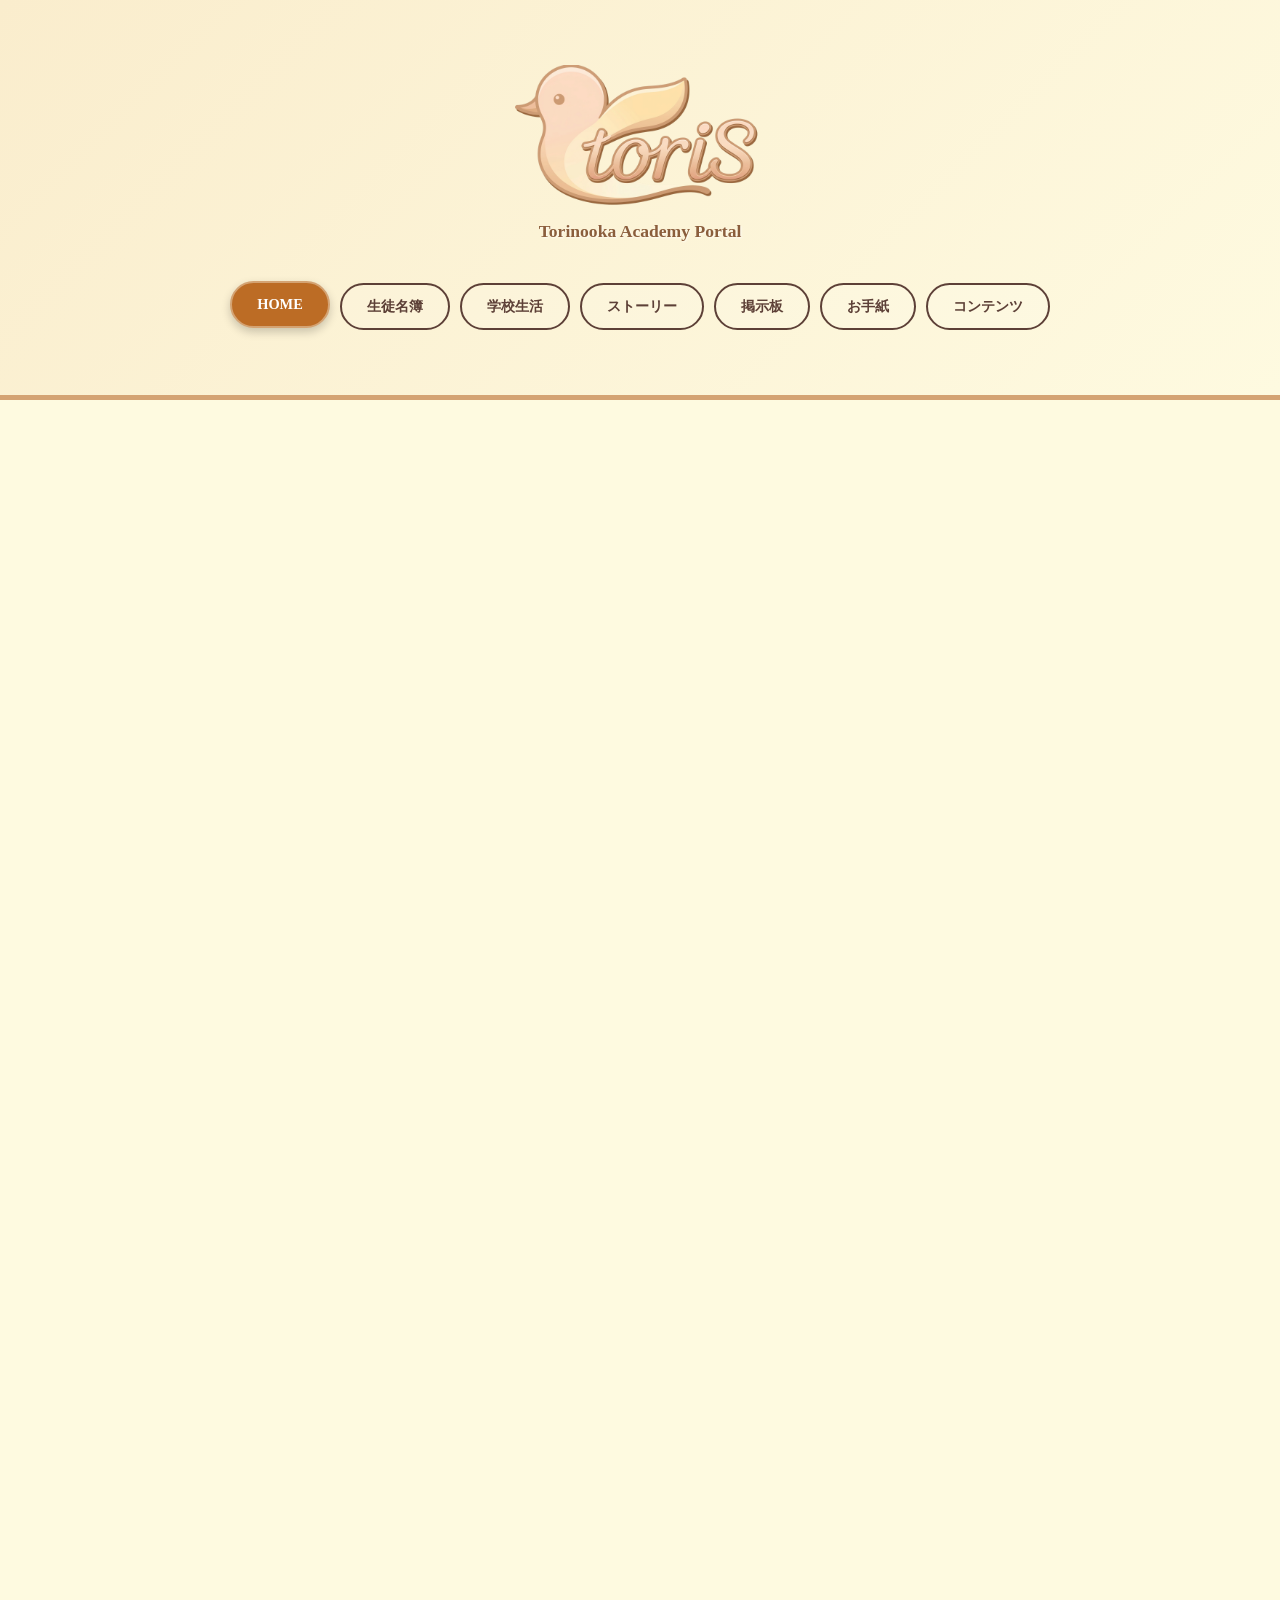
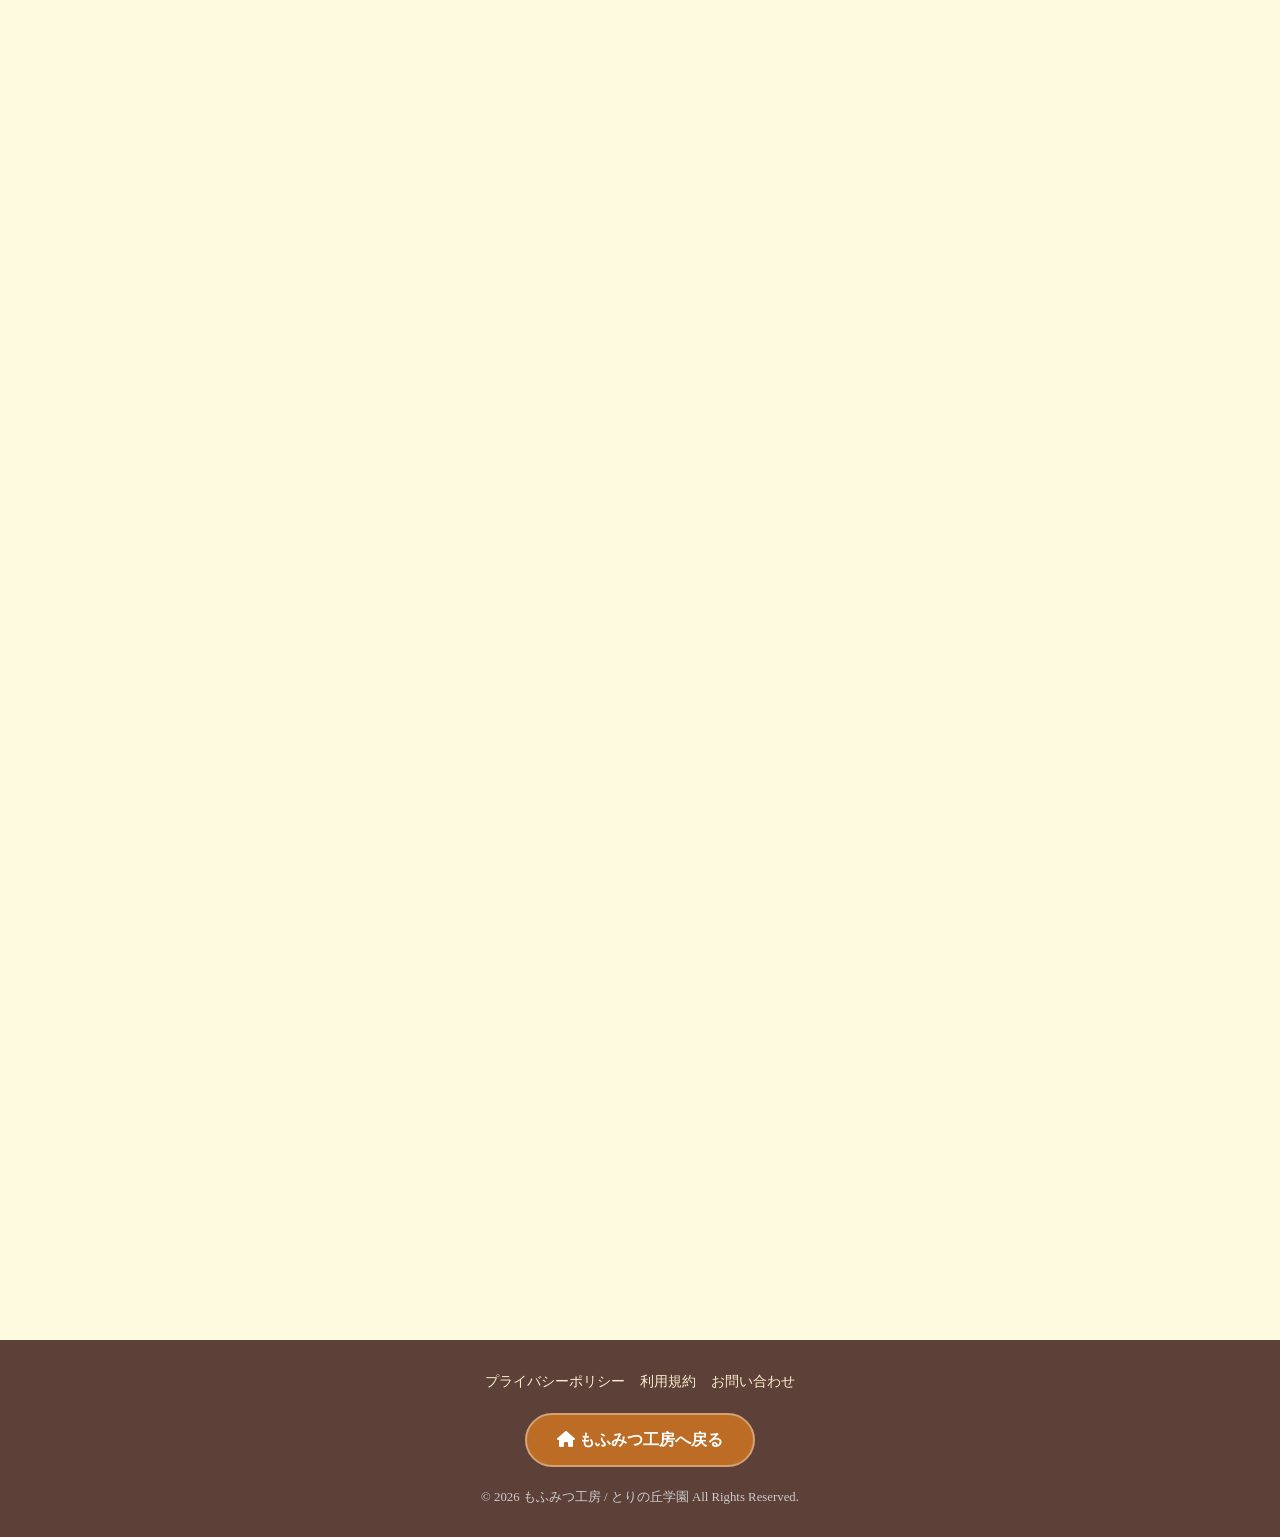
==== commit 19c8cbc1: "Update index.html" ====
--- a/index.html
+++ b/index.html
@@ -4,7 +4,6 @@
     <meta charset="UTF-8">
     <meta name="viewport" content="width=device-width, initial-scale=1.0"> <!-- スマホ対応必須！ -->
     <title>とりの丘学園 | 300人以上のキャラが登場する一次創作・学園ストーリー＆キャラ図鑑</title>
-    <link rel="icon" href="images/logo.png" type="image/png">
     
     <!-- ▼ここからSEO・OGP対策▼ -->
     <meta name="description" content="300人以上の個性豊かなキャラクターが登場する一次創作「とりの丘学園」の公式ポータルサイト。キャラクター名鑑、ショートストーリー、MBTI性格分類、学園設定、ミニゲームなど豊富なコンテンツを掲載。">
@@ -17,46 +16,53 @@
     <meta property="og:url" content="https://mofu-mitsu.github.io/Torinooka_portal/">
     <meta property="og:image" content="https://mofu-mitsu.github.io/Torinooka_portal/images/ogp.png">
     <meta property="og:type" content="website">
-    
-    <!-- Twitterカード -->
     <meta name="twitter:card" content="summary_large_image">
     <!-- ▲ここまで▲ -->
-    <link rel="icon" href="./favicon.ico?v=2" type="image/x-icon">
-    <link rel="shortcut icon" href="./favicon.ico?v=2">
+    
+    <link rel="icon" href="favicon.ico?v=2" type="image/x-icon">
+    <link rel="shortcut icon" href="favicon.ico?v=2">
     <link rel="stylesheet" href="https://cdnjs.cloudflare.com/ajax/libs/font-awesome/6.4.0/css/all.min.css">
     <link rel="stylesheet" href="style.css">
 </head>
 <body class="home-page">
-<header class="main-header"> <!-- mini-headerのページも同じ！ -->
-    <!-- ★ ハンバーガーボタン -->
-    <div class="menu-toggle" onclick="toggleMenu()">
-        <i class="fas fa-bars"></i>
+
+    <!-- ★ オープニングアニメーション -->
+    <div class="home-intro-overlay">
+        <img src="images/logo.png?v=1" class="intro-logo" alt="とりの丘学園">
     </div>
-    
-    <div class="logo-area">
-        <a href="index.html"><img src="images/logo.png?v=1" alt="とりの丘学園" onclick="secretClick()"></a>
-        <p class="sub-title">Torinooka Academy Portal</p>
-    </div>
-    
-    <!-- ★ id="global-nav" が必須！ -->
-    <nav class="premium-nav" id="global-nav">
+
+    <!-- ヘッダー -->
+    <header class="main-header"> 
+        <div class="menu-toggle" onclick="toggleMenu()">
+            <i class="fas fa-bars"></i>
+        </div>
+        
+        <div class="logo-area" style="text-align: center;">
+            <a href="index.html">
+                <img src="images/logo.png?v=1" alt="とりの丘学園" style="max-width: 250px; cursor: pointer;" onclick="secretClick()">
+            </a>
+            <p class="sub-title">Torinooka Academy Portal</p>
+        </div>
+        
+        <nav class="premium-nav" id="global-nav">
             <a href="index.html" class="nav-item active">HOME</a>
             <a href="chara.html" class="nav-item">生徒名簿</a>
-            <a href="life.html" class="nav-item">学校生活</a> <!-- ★追加！ -->
+            <a href="life.html" class="nav-item">学校生活</a>
             <a href="story.html" class="nav-item">ストーリー</a>
             <a href="bulletin.html" class="nav-item">掲示板</a>
             <a href="letters.html" class="nav-item">お手紙</a>
             <a href="games.html" class="nav-item">コンテンツ</a>
         </nav>
     </header>
+
+    <!-- 豚骨スープの海 -->
     <div id="soup-overlay" class="soup-overlay">
         <h1 style="color: #8b4513;">🍜 豚骨スープの海 🍜</h1>
         <p>「拙者のエキスだゾッ♡」</p>
-        <!-- ここにスープをぶっかけられたような画像を表示 -->
     </div>
-    <!-- ... (ヘッダーなどは共通) ... -->
+
     <main class="container">
-        <!-- 学園理念（制服と分離） -->
+        <!-- 学園理念 -->
         <section class="luxury-section">
             <h2 class="gold-title"><i class="fas fa-university"></i> 学園理念</h2>
             <div class="philosophy-box">
@@ -64,10 +70,11 @@
                 <p class="concept-text" id="school-concept"></p>
             </div>
         </section>
-        <!-- とりの丘学園とは？（制作秘話） -->
+
+        <!-- 制作秘話 -->
         <section class="luxury-section" id="about-torinooka">
             <h2 class="gold-title"><i class="fas fa-book-reader"></i> とりの丘学園とは？</h2>
-            <div style="line-height: 1.8; color: #5d4037; padding: 10px 20px; background: #fffcf0; border-radius: 15px; border: 1px solid #f8e1b4;">
+            <div style="line-height: 1.8; color: #5d4037; padding: 20px; background: #fffcf0; border-radius: 15px; border: 1px solid #f8e1b4;">
                 <p><strong>300人以上のキャラクターたちが織りなす、一次創作の世界へようこそ！</strong></p>
                 <p>この学園の起源は、私がまだ子供だった頃にさかのぼります。<br>
                 愛犬の「桃花（ももか）」や、白猫のぬいぐるみ「みみか」たちを集めて、学校ごっこをして遊んでいたのがすべての始まりでした。</p>
@@ -78,18 +85,22 @@
                 とりの丘学園で生きる彼らの日常を、どうぞゆっくりと覗いていってください。</p>
             </div>
         </section>
+
+        <!-- 学園ニュース -->
         <section class="luxury-section">
             <h2 class="gold-title"><i class="fas fa-newspaper"></i> 学園ニュース</h2>
             <div id="news-display" class="news-container">
                 <!-- JSで描画 -->
             </div>
         </section>
-        <!-- 制服紹介（専用の説明文を追加） -->
+
+        <!-- 制服紹介 -->
         <section class="luxury-section">
             <h2 class="gold-title"><i class="fas fa-tshirt"></i> 制服コレクション</h2>
             <p id="uniform-policy" class="policy-text"></p>
             <div class="uniform-grid" id="uniform-display"></div>
         </section>
+
         <!-- 今日のとり -->
         <section id="today-pickup" class="luxury-section">
             <h2 class="gold-title"><i class="fas fa-star"></i> 今日のとり</h2>
@@ -97,62 +108,70 @@
                 <!-- script.jsから入るよ -->
             </div>
         </section>
-            <section class="luxury-section">
-                <div class="three-column">
-                    <!-- 学食 -->
-                    <div class="menu-section">
-                        <h2 class="gold-title"><i class="fas fa-utensils"></i> 本日の学食</h2>
-                        <div id="today-menu-display"></div>
-                    </div>
-                    <!-- 掲示板 -->
-                    <div class="bulletin-section">
-                        <h2 class="gold-title"><i class="fas fa-clipboard"></i> 掲示板</h2>
-                        <div style="text-align:center; padding:20px;">
-                            <p>生徒たちの日常をのぞいてみよう</p>
-                            <a href="bulletin.html" class="premium-btn" style="text-decoration:none; display:inline-block;">掲示板を見に行く</a>
-                        </div>
-                    </div>
-                    <!-- カレンダー -->
-                    <div class="calendar-section">
-                        <h2 class="gold-title"><i class="fas fa-calendar-alt"></i> カレンダー</h2>
-                        <div id="calendar-display"></div>
+
+        <!-- 学食・掲示板・カレンダー -->
+        <section class="luxury-section">
+            <div class="three-column">
+                <div class="menu-section">
+                    <h2 class="gold-title"><i class="fas fa-utensils"></i> 本日の学食</h2>
+                    <div id="today-menu-display"></div>
+                </div>
+                <div class="bulletin-section">
+                    <h2 class="gold-title"><i class="fas fa-clipboard"></i> 掲示板</h2>
+                    <div style="text-align:center; padding:20px;">
+                        <p>生徒たちの日常をのぞいてみよう</p>
+                        <a href="bulletin.html" class="premium-btn" style="text-decoration:none; display:inline-block;">掲示板を見に行く</a>
                     </div>
                 </div>
-            </section>
+                <div class="calendar-section">
+                    <h2 class="gold-title"><i class="fas fa-calendar-alt"></i> カレンダー</h2>
+                    <div id="calendar-display"></div>
+                </div>
+            </div>
+        </section>
+
         <!-- 人気投票セクション -->
         <section id="vote-section" class="luxury-section">
             <h2 class="gold-title"><i class="fas fa-crown"></i> 月間人気投票</h2>
             <p style="text-align:center;">お気に入りの生徒にエールを送りましょう！</p>
-            <div id="quick-vote-area" class="vote-grid">
-                <!-- JSで上位キャラを表示 -->
+            <div id="quick-vote-area" class="vote-grid"></div>
+            
+            <div id="ranking-board" style="margin-top: 30px;">
+                <h3><i class="fas fa-trophy"></i> 今月の人気ランキング</h3>
+                <div id="ranking-display" class="ranking-container">
+                    <!-- GASから読み込まれます -->
+                </div>
             </div>
         </section>
-        <div id="ranking-board" style="margin-top: 30px;">
-            <h3><i class="fas fa-trophy"></i> 今月の人気ランキング</h3>
-            <div id="ranking-display" class="ranking-container">
-                <!-- GASから読み込まれます -->
+
+        <!-- 秘密の部屋（イースターエッグ） -->
+        <div id="secret-modal" class="modal">
+            <div class="modal-content" style="background: #ffffd0; border: 10px solid #8b4513;">
+                <span class="close-btn" onclick="closeSecret()" style="color: #333;">&times;</span>
+                <div id="secret-body" style="text-align: center;">
+                    <h1 style="color: #d35400;">💪 汗と脂のファンタジー 💪</h1>
+                    <p>「よく来たな。プロテインと豚骨スープ、どっちがいいゾ？」</p>
+                    <div style="display: flex; justify-content: space-around; margin: 20px;">
+                        <div class="img-container char-circle-small"><img src="images/gohobi.png" onerror="this.src='images/coming_soon.png'"></div>
+                        <div class="img-container char-circle-small"><img src="images/eiji.png" onerror="this.src='images/coming_soon.png'"></div>
+                    </div>
+                    <button onclick="drinkFantasy()" class="drink-btn">秘伝のスープを飲み干す</button>
+                </div>
             </div>
         </div>
-
-    <div id="secret-modal" class="modal">
-        <div class="modal-content" style="background: #ffffd0; border: 10px solid #8b4513;">
-            <span class="close-btn" onclick="closeSecret()">&times;</span>
-            <div id="secret-body" style="text-align: center;">
-                <h1 style="color: #d35400;">💪 汗と脂のファンタジー 💪</h1>
-                <p>「よく来たな。プロテインと豚骨スープ、どっちがいいゾ？」</p>
-                <div style="display: flex; justify-content: space-around; margin: 20px;">
-                    <img src="images/gohobi.png" style="width: 150px;" onerror="this.src='https://via.placeholder.com/150?text=Pig'">
-                    <img src="images/eiji.png" style="width: 150px;" onerror="this.src='https://via.placeholder.com/150?text=Eiji'">
-                </div>
-                <button onclick="drinkFantasy()" class="premium-btn" style="background: #e67e22;">秘伝のスープを飲み干す</button>
+        
+        <!-- プロフィール等汎用モーダル -->
+        <div id="profile-modal" class="modal">
+            <div class="modal-content">
+                <span class="close-btn" onclick="closeProfile()">&times;</span>
+                <div id="modal-body"></div>
             </div>
         </div>
-    </div>
     </main>
+
     <footer class="site-footer">
         <div class="footer-container">
             <div class="footer-links">
-                <!-- Google AdSenseには「プライバシーポリシー」と「お問い合わせ」が絶対必要！ -->
                 <a href="policy.html">プライバシーポリシー</a>
                 <a href="terms.html">利用規約</a>
                 <a href="mailto:momoka.mimika1122@gmail.com">お問い合わせ</a>
@@ -163,6 +182,10 @@
             <p class="copyright">&copy; 2026 もふみつ工房 / とりの丘学園 All Rights Reserved.</p>
         </div>
     </footer>
+
+    <!-- トースト通知 -->
+    <div id="toast-container"></div>
+
     <script src="data.js"></script>
     <script src="script.js"></script>
 </body>
--- a/style.css
+++ b/style.css
@@ -899,54 +899,55 @@
 }
 
 /* スマホ用レスポンシブ */
+/* ==========================================
+   スマホ対応（レスポンシブ）絶対修正版
+   ========================================== */
 @media screen and (max-width: 768px) {
-    .menu-toggle { display: block; } /* スマホでハンバーガーを表示 */
-    
-    .premium-nav {
-        display: none; /* 初期状態は隠す */
-        flex-direction: column;
-        background: rgba(250, 237, 205, 0.95);
-        backdrop-filter: blur(10px);
-        position: absolute;
-        top: 70px;
-        left: 0;
-        width: 100%;
-        padding: 20px 0;
-        box-shadow: 0 10px 20px rgba(0,0,0,0.2);
-        z-index: 9999;
+    .main-header { height: 250px; position: relative; /* ★超重要！これがないとボタンが飛んでいく */ }
+    .logo-area img { max-width: 200px; }
+    .three-column { grid-template-columns: 1fr; }
+    .modal-content { width: 95%; margin: 10% auto; padding: 20px; }
+    .story-search-grid { grid-template-columns: 1fr; }
+    .char-grid { grid-template-columns: repeat(auto-fill, minmax(140px, 1fr)); gap: 10px; }
+    .char-card { padding: 10px; }
+    .char-circle-small.img-container { width: 80px; height: 80px; }
+
+    /* --- ハンバーガーメニューの表示 --- */
+    .menu-toggle { 
+        display: block !important; 
+        position: absolute; 
+        top: 20px; 
+        right: 20px; 
+        font-size: 2.2rem; 
+        color: var(--navy); 
+        cursor: pointer; 
+        z-index: 99999; /* ★絶対に一番手前！ */
     }
-    
-    /* トグルで表示された時 */
-    .premium-nav.open { display: flex; }
-    
-    .nav-item {
-        text-align: center;
-        margin: 5px 20px;
-        border-color: var(--navy);
-    }
-    .menu-toggle { display: block; }
     
     .premium-nav {
         display: none; /* 初期は隠す */
         flex-direction: column;
-        background: rgba(250, 237, 205, 0.95);
+        background: rgba(250, 237, 205, 0.98);
         position: absolute;
-        top: 60px; /* 位置を調整 */
+        top: 60px; 
         left: 0;
         width: 100%;
         padding: 20px 0;
-        z-index: 9999;
+        z-index: 99990; /* メニューも手前に */
+        box-shadow: 0 10px 20px rgba(0,0,0,0.2);
     }
-    .premium-nav.open { display: flex; }
-
-    /* --- 今日のとりの細長バグを直す！ --- */
+    
+    /* JSで .open が付いたら強制表示（!importantの暴力！） */
+    .premium-nav.open { display: flex !important; }
+
+    /* --- 今日のとりの細長バグ修正 --- */
     .pickup-card {
-        flex-direction: column !important; /* スマホでは縦並びに！ */
-        text-align: center; /* 文字を真ん中に */
-        gap: 10px !important;
+        flex-direction: column !important;
+        text-align: center;
+        gap: 15px !important;
     }
     .pickup-card .img-container {
-        flex-shrink: 0; /* ★これが細長くなるのを防ぐ最強の盾！ */
+        flex-shrink: 0; /* ★これが細長くなるのを防ぐ！ */
         margin: 0 auto;
     }
 
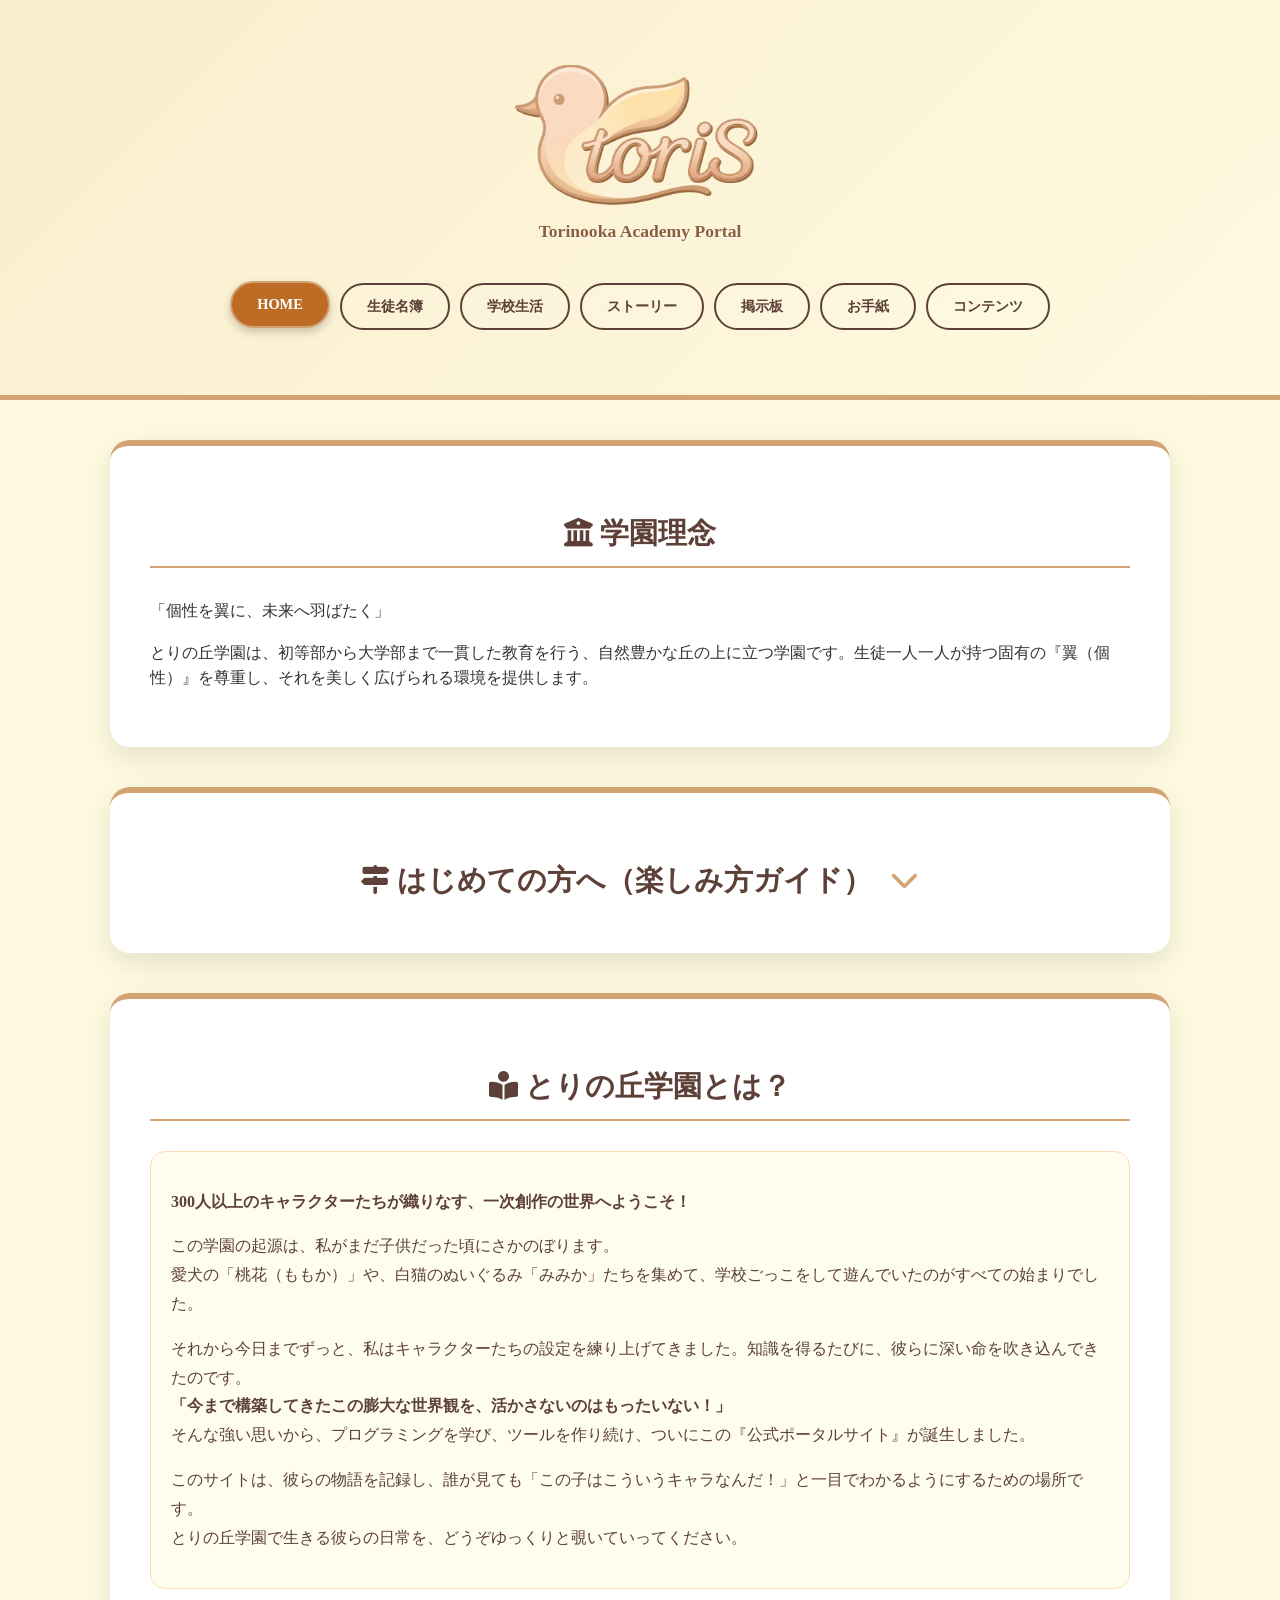
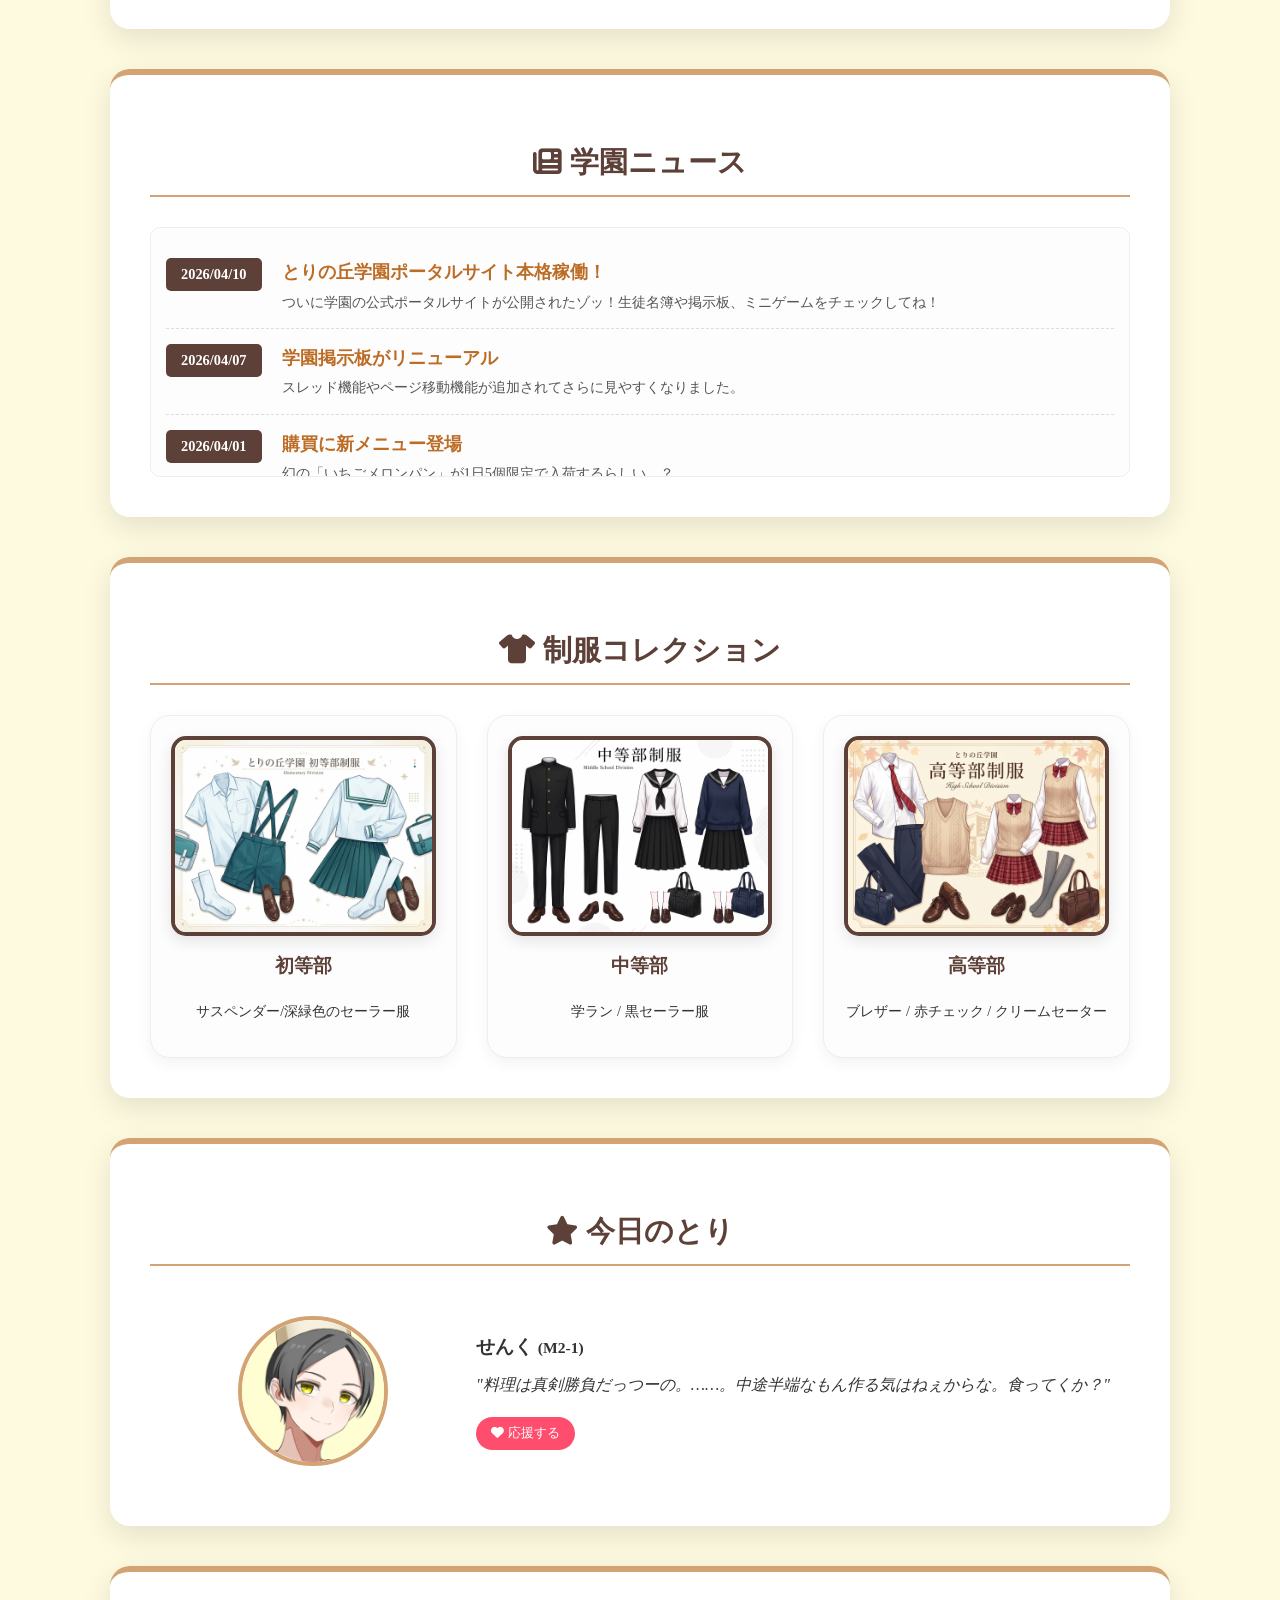
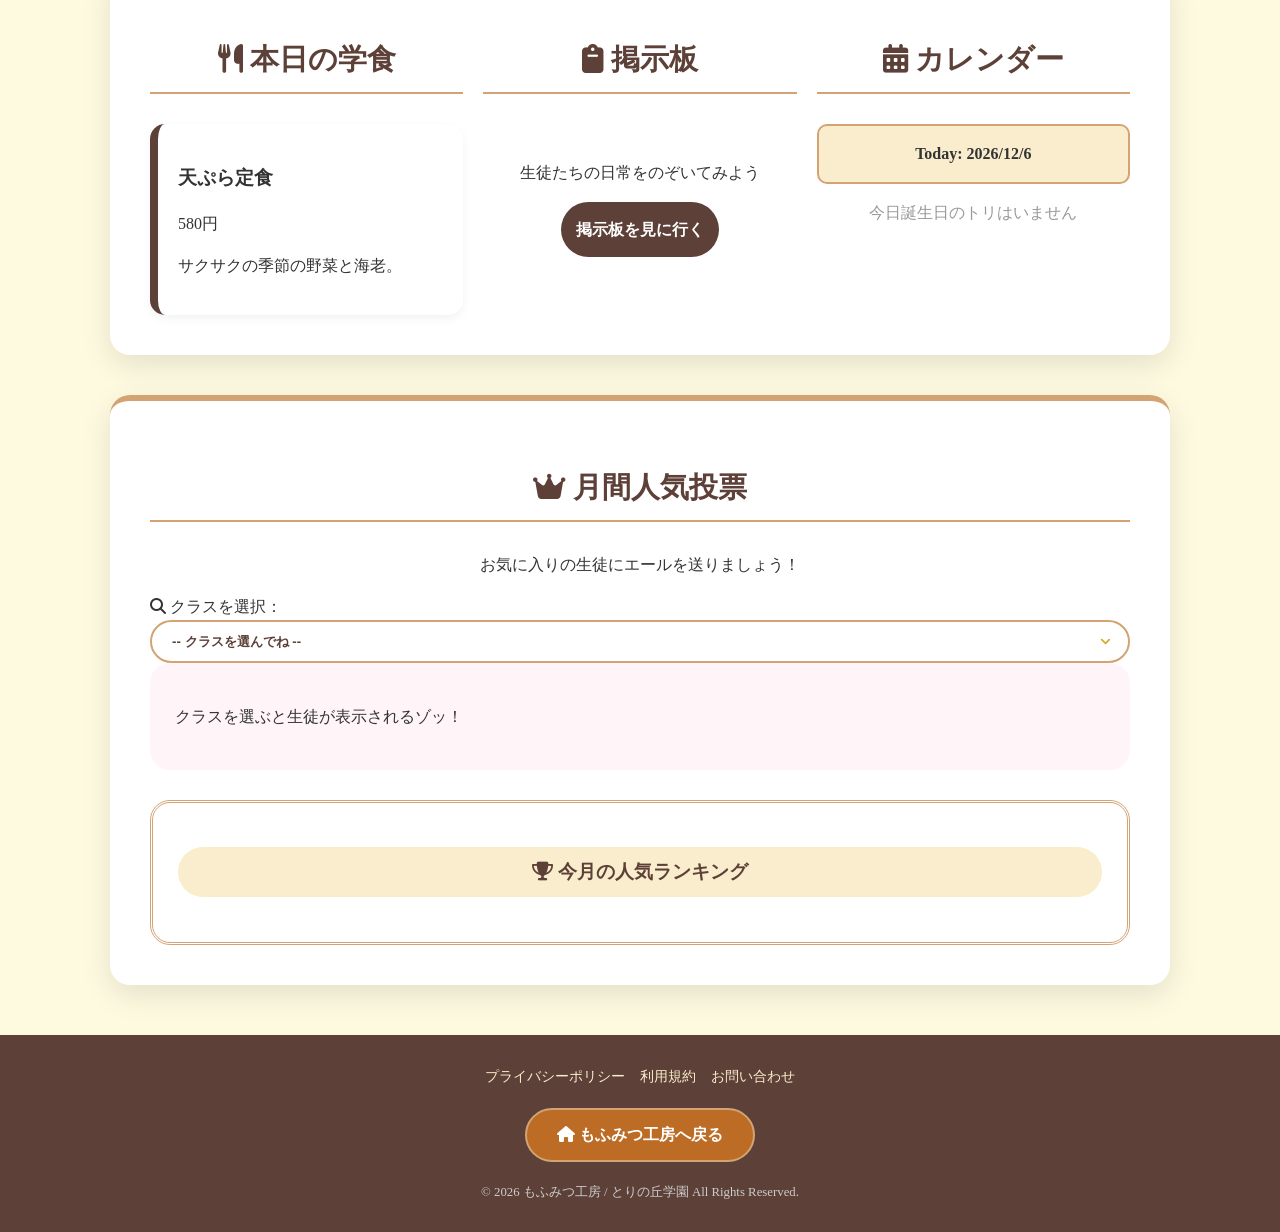
==== commit 94dc2a12: "Update index.html" ====
--- a/index.html
+++ b/index.html
@@ -70,7 +70,49 @@
                 <p class="concept-text" id="school-concept"></p>
             </div>
         </section>
-
+        <!-- はじめての方へ（Welcomeガイド・開閉式） -->
+        <section class="luxury-section" id="welcome-guide">
+            <!-- ここをクリックで開閉！ -->
+            <div class="welcome-header" onclick="toggleWelcome()" style="cursor: pointer; text-align: center;">
+                <h2 class="gold-title" style="margin-bottom: 0; border-bottom: none; display: inline-block;">
+                    <i class="fas fa-map-signs"></i> はじめての方へ（楽しみ方ガイド） 
+                    <i class="fas fa-chevron-down" id="welcome-arrow" style="transition: 0.3s; color: var(--gold); margin-left: 10px;"></i>
+                </h2>
+            </div>
+
+            <!-- 最初は display: none; で隠しておく -->
+            <div id="welcome-content" style="display: none; padding-top: 20px; border-top: 2px solid var(--gold); margin-top: 15px;">
+                <p style="text-align: center; margin-bottom: 30px; font-weight: bold; color: var(--navy);">
+                    とりの丘学園へようこそ！まずはこの3つのステップで学園を楽しんでみてね。
+                </p>
+                <div class="step-grid">
+                    <!-- Step 1 -->
+                    <div class="step-card">
+                        <div class="step-number">1</div>
+                        <div class="step-icon"><i class="fas fa-id-badge"></i></div>
+                        <h3>生徒と出会う</h3>
+                        <p>300人以上の個性豊かな生徒から「推し」を見つけよう！プロフを見て、<strong>応援投票</strong>や匿名のお手紙を送ってみてね。</p>
+                        <a href="chara.html" class="step-btn">生徒名簿を見る</a>
+                    </div>
+                    <!-- Step 2 -->
+                    <div class="step-card">
+                        <div class="step-number">2</div>
+                        <div class="step-icon"><i class="fas fa-comments"></i></div>
+                        <h3>日常を楽しむ</h3>
+                        <p>学園の「今」を体験！<strong>掲示板</strong>で推しへの愛を語り合ったり、日替わりの学食を覗いたり、ミニゲームで遊んでみよう。</p>
+                        <a href="bulletin.html" class="step-btn">掲示板へ行く</a>
+                    </div>
+                    <!-- Step 3 -->
+                    <div class="step-card">
+                        <div class="step-number">3</div>
+                        <div class="step-icon"><i class="fas fa-book-open"></i></div>
+                        <h3>物語を辿る</h3>
+                        <p>学園で起きた事件や、生徒たちの過去・日常の記録。タグやクラスで検索して、彼らの深い関係性や秘密を知ろう。</p>
+                        <a href="story.html" class="step-btn">ストーリーを読む</a>
+                    </div>
+                </div>
+            </div>
+        </section>
         <!-- 制作秘話 -->
         <section class="luxury-section" id="about-torinooka">
             <h2 class="gold-title"><i class="fas fa-book-reader"></i> とりの丘学園とは？</h2>
--- a/style.css
+++ b/style.css
@@ -1153,3 +1153,89 @@
 .uniform-card:hover .uniform-img-container img {
     transform: scale(1.05); 
 }
+
+/* ==========================================
+   スマホ対応（レスポンシブ）の追加・上書き部分
+   ========================================== */
+@media screen and (max-width: 768px) {
+    /* 画面の左右の余白を少し詰める */
+    .container { padding: 0 10px; }
+
+    /* --- ハンバーガーメニューの確実な配置 --- */
+    .menu-toggle { 
+        display: block !important; 
+        position: absolute; 
+        top: 20px; 
+        right: 20px; 
+        font-size: 2.2rem; 
+        color: var(--navy); 
+        cursor: pointer; 
+        z-index: 99999; 
+    }
+    .premium-nav {
+        display: none; 
+        flex-direction: column;
+        background: rgba(250, 237, 205, 0.98);
+        position: absolute;
+        top: 70px; 
+        left: 0;
+        width: 100%;
+        padding: 20px 0;
+        z-index: 99990; 
+        box-shadow: 0 10px 20px rgba(0,0,0,0.2);
+    }
+    .premium-nav.open { display: flex !important; }
+    .nav-item { margin: 5px 20px; text-align: center; }
+
+    /* --- はみ出し防止！カード類をスマホの幅に合わせる --- */
+    .game-grid, .term-grid, .line-sticker-grid {
+        grid-template-columns: 1fr !important; /* スマホでは絶対に1列！ */
+        gap: 15px;
+    }
+
+    .game-card, .term-card, .sticker-card {
+        min-width: auto !important; /* PC用の固定幅を解除！ */
+        width: 100%;
+        box-sizing: border-box;
+    }
+
+    /* ゲームのリンクカードを縦並びに変えてスッキリさせる */
+    .game-card {
+        flex-direction: column;
+        text-align: center;
+        padding: 15px;
+    }
+    .game-icon { margin-bottom: 10px; }
+/* ==========================================
+       スマホ対応（追加分）
+       ========================================== */
+
+    /* --- ランキングを縦並びにして綺麗に収める --- */
+    .ranking-item {
+        flex-direction: column;
+        text-align: center;
+        gap: 10px;
+    }
+    .rank-img-wrap {
+        margin: 0 auto;
+    }
+    .rank-content {
+        text-align: center;
+    }
+
+    /* --- パン争奪戦のボタン隠れ防止 --- */
+    .game-stage {
+        height: auto;
+        min-height: 400px;
+        padding-bottom: 70px; /* ボタン用の余白を確保 */
+    }
+    .char-sprite {
+        width: 140px; /* スマホでは威圧感キャラを少し小さく */
+    }
+    /* ボタンを「絶対」に最前面へ！ */
+    #melonpan-game-stage .game-btn,
+    .premium-btn {
+        z-index: 9999 !important; 
+    }
+}
+
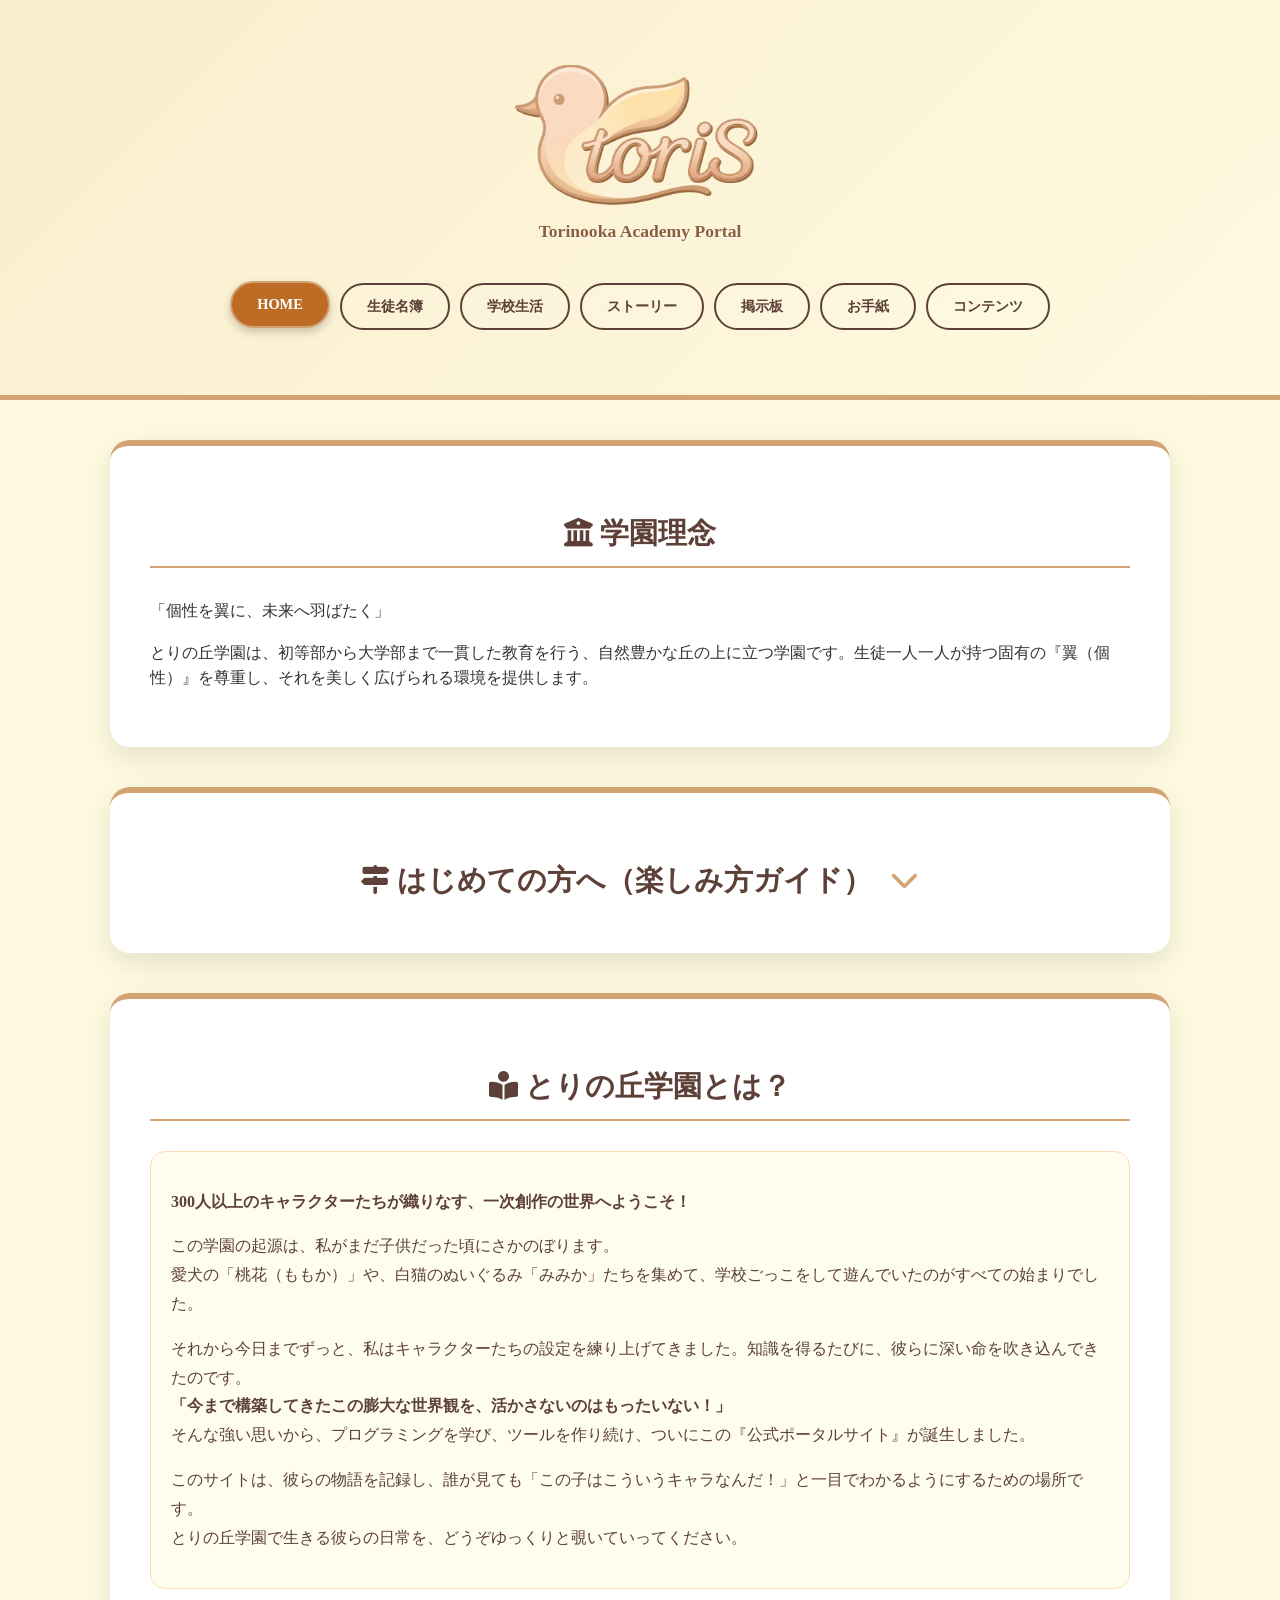
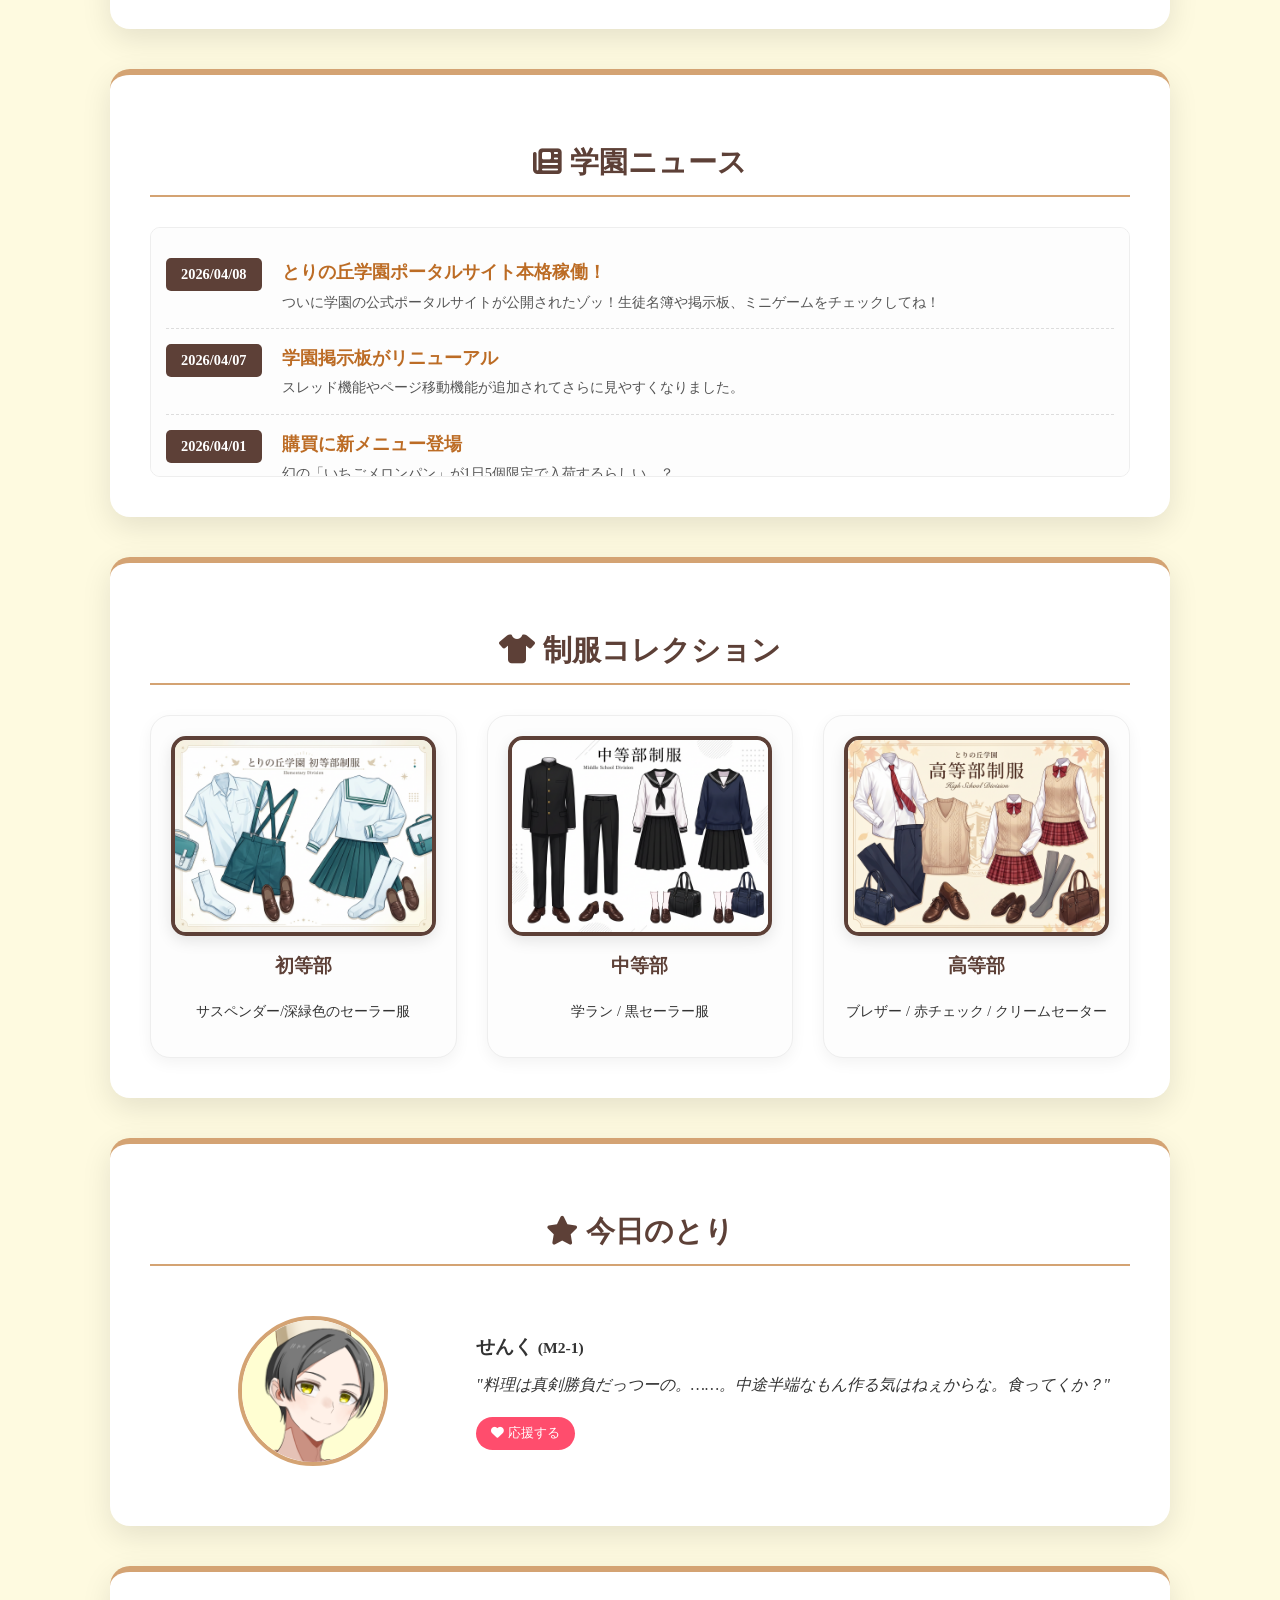
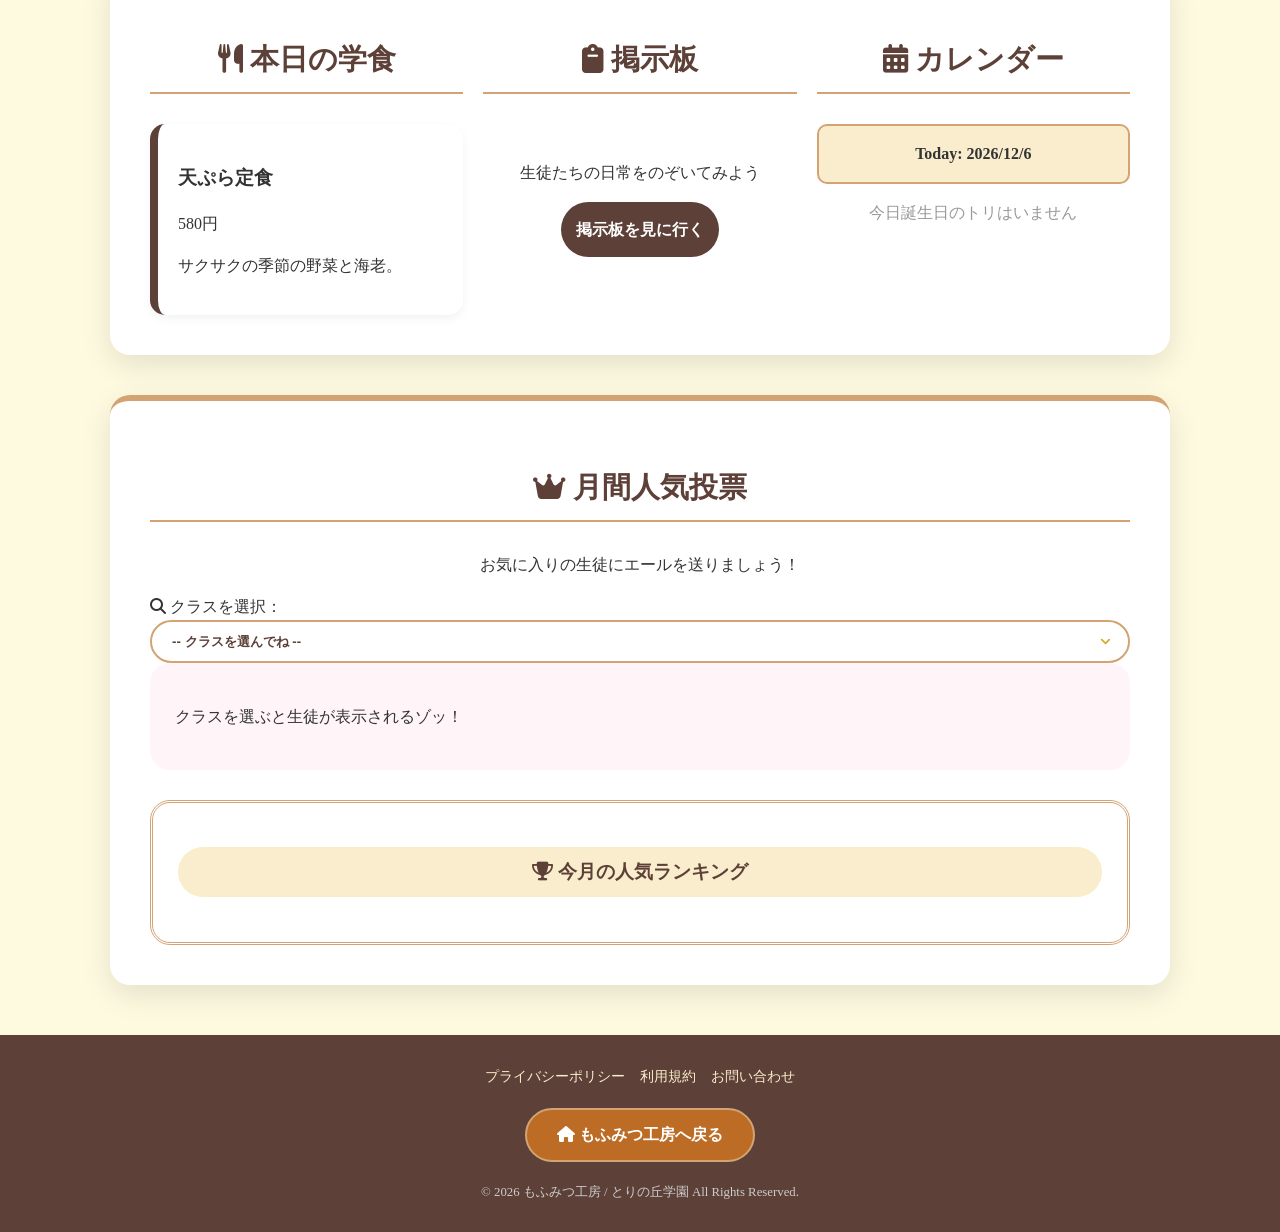
==== commit a1eddb99: "Update index.html" ====
--- a/index.html
+++ b/index.html
@@ -38,8 +38,9 @@
         </div>
         
         <div class="logo-area" style="text-align: center;">
-            <a href="index.html">
-                <img src="images/logo.png?v=1" alt="とりの丘学園" style="max-width: 250px; cursor: pointer;" onclick="secretClick()">
+            <!-- ★ onclick="secretClick(event)" を追加！ -->
+            <a href="index.html" onclick="secretClick(event)">
+                <img src="images/logo.png?v=1" alt="とりの丘学園" style="max-width: 250px; cursor: pointer;">
             </a>
             <p class="sub-title">Torinooka Academy Portal</p>
         </div>
--- a/style.css
+++ b/style.css
@@ -1153,7 +1153,31 @@
 .uniform-card:hover .uniform-img-container img {
     transform: scale(1.05); 
 }
-
+/* 各ページへ飛ぶボタン（完全装飾版） */
+.step-btn {
+    display: inline-block;
+    background: var(--gold) !important; /* ゴールドに固定 */
+    color: white !important; /* 文字を絶対に白にする */
+    text-decoration: none !important; /* 紫の線を絶対に消す！ */
+    padding: 12px 20px;
+    border-radius: 50px;
+    font-weight: bold;
+    transition: 0.3s;
+    font-size: 0.95rem;
+    box-shadow: 0 4px 10px rgba(0,0,0,0.1);
+}
+
+.step-btn:hover {
+    background: var(--wine) !important; /* ホバーでワインレッドに */
+    transform: scale(1.05);
+    box-shadow: 0 6px 15px rgba(139, 58, 58, 0.3);
+}
+
+/* タイトルホバー時の演出 */
+.welcome-header:hover h2 {
+    color: var(--wine);
+    transition: 0.3s;
+}
 /* ==========================================
    スマホ対応（レスポンシブ）の追加・上書き部分
    ========================================== */
@@ -1238,4 +1262,3 @@
         z-index: 9999 !important; 
     }
 }
-
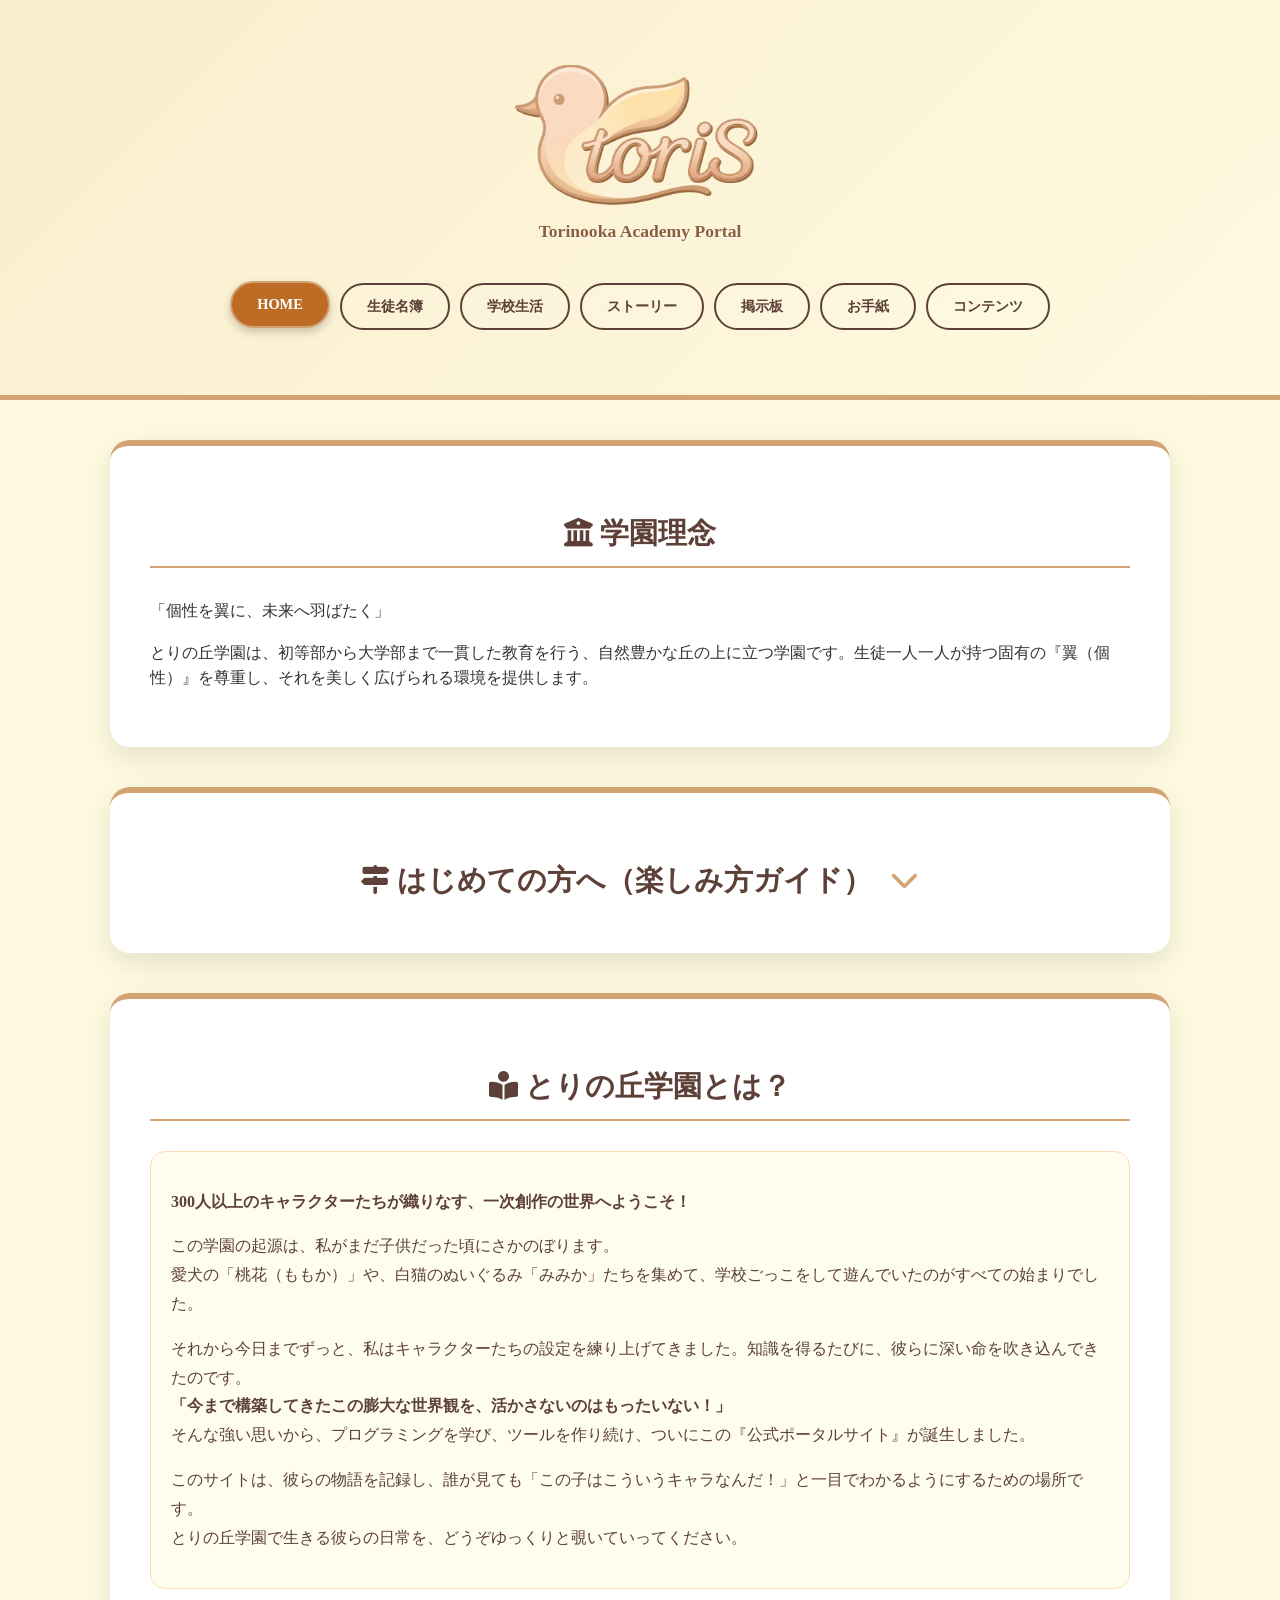
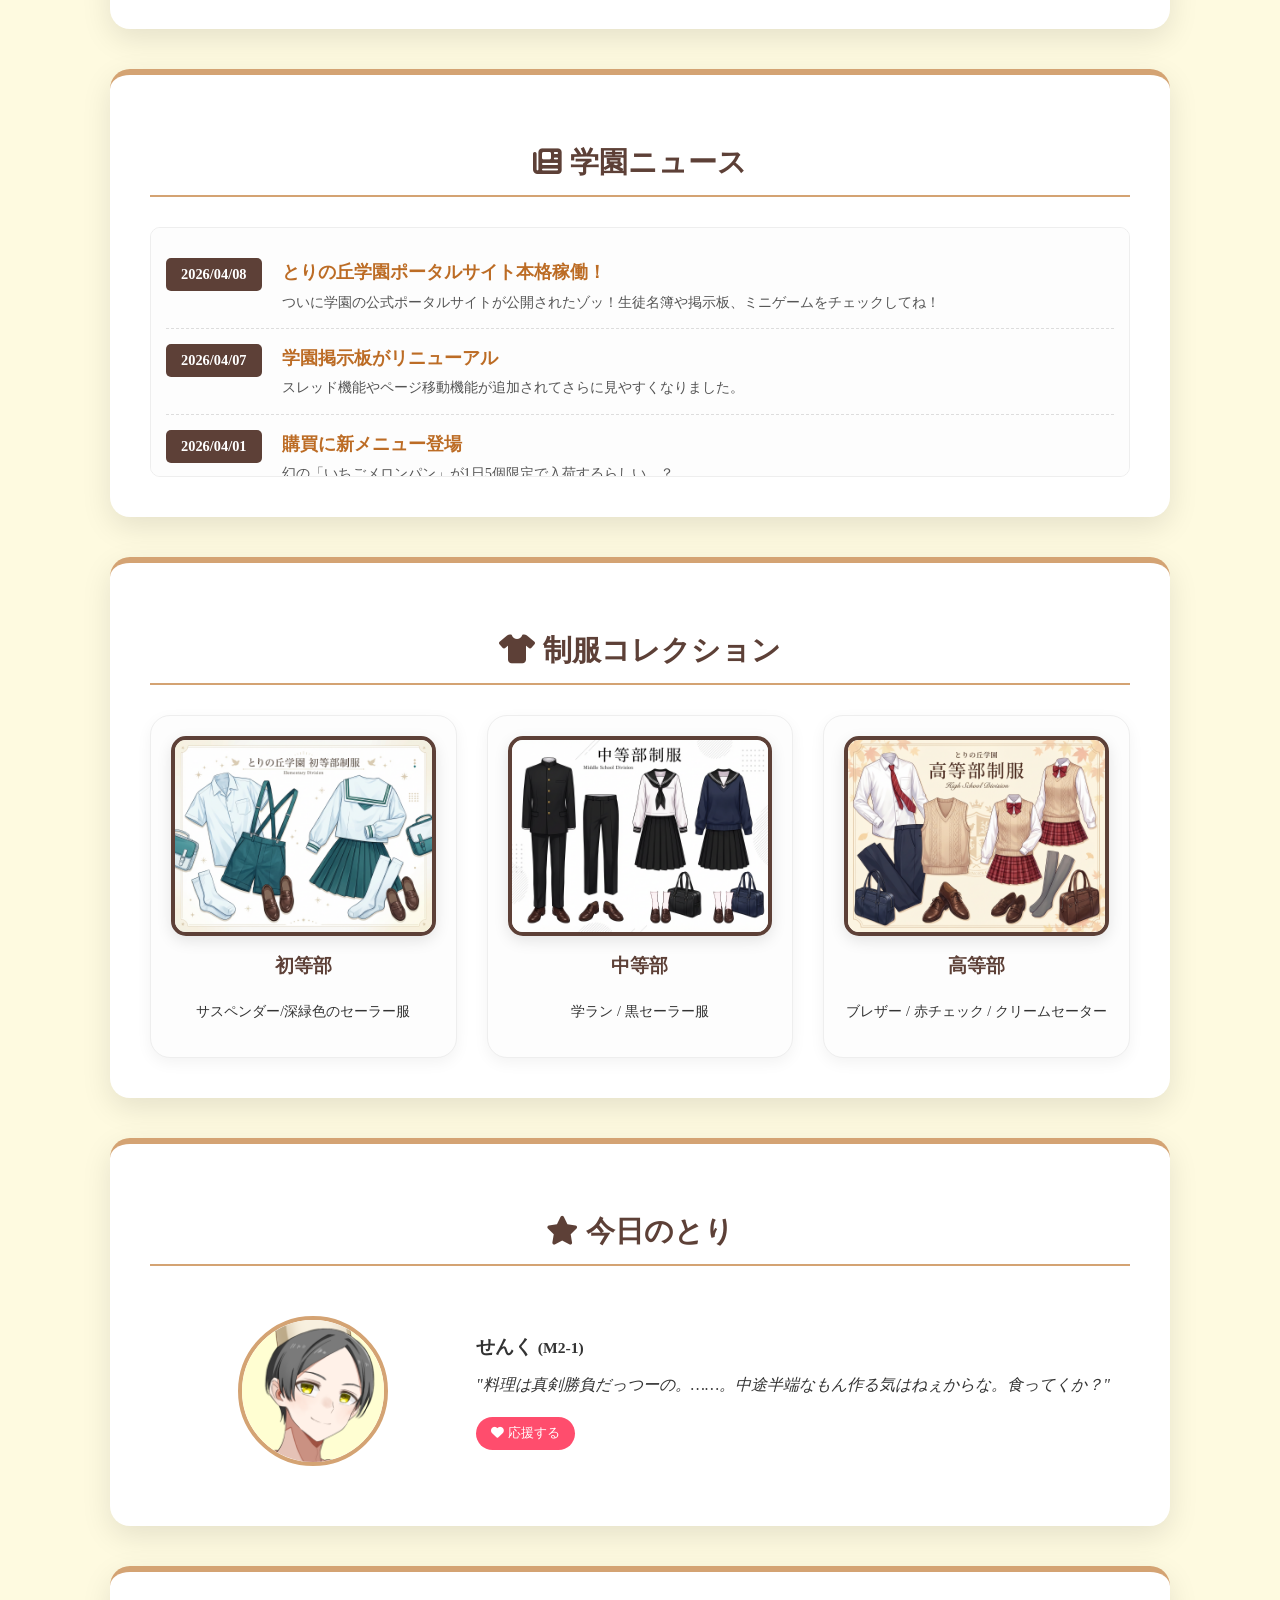
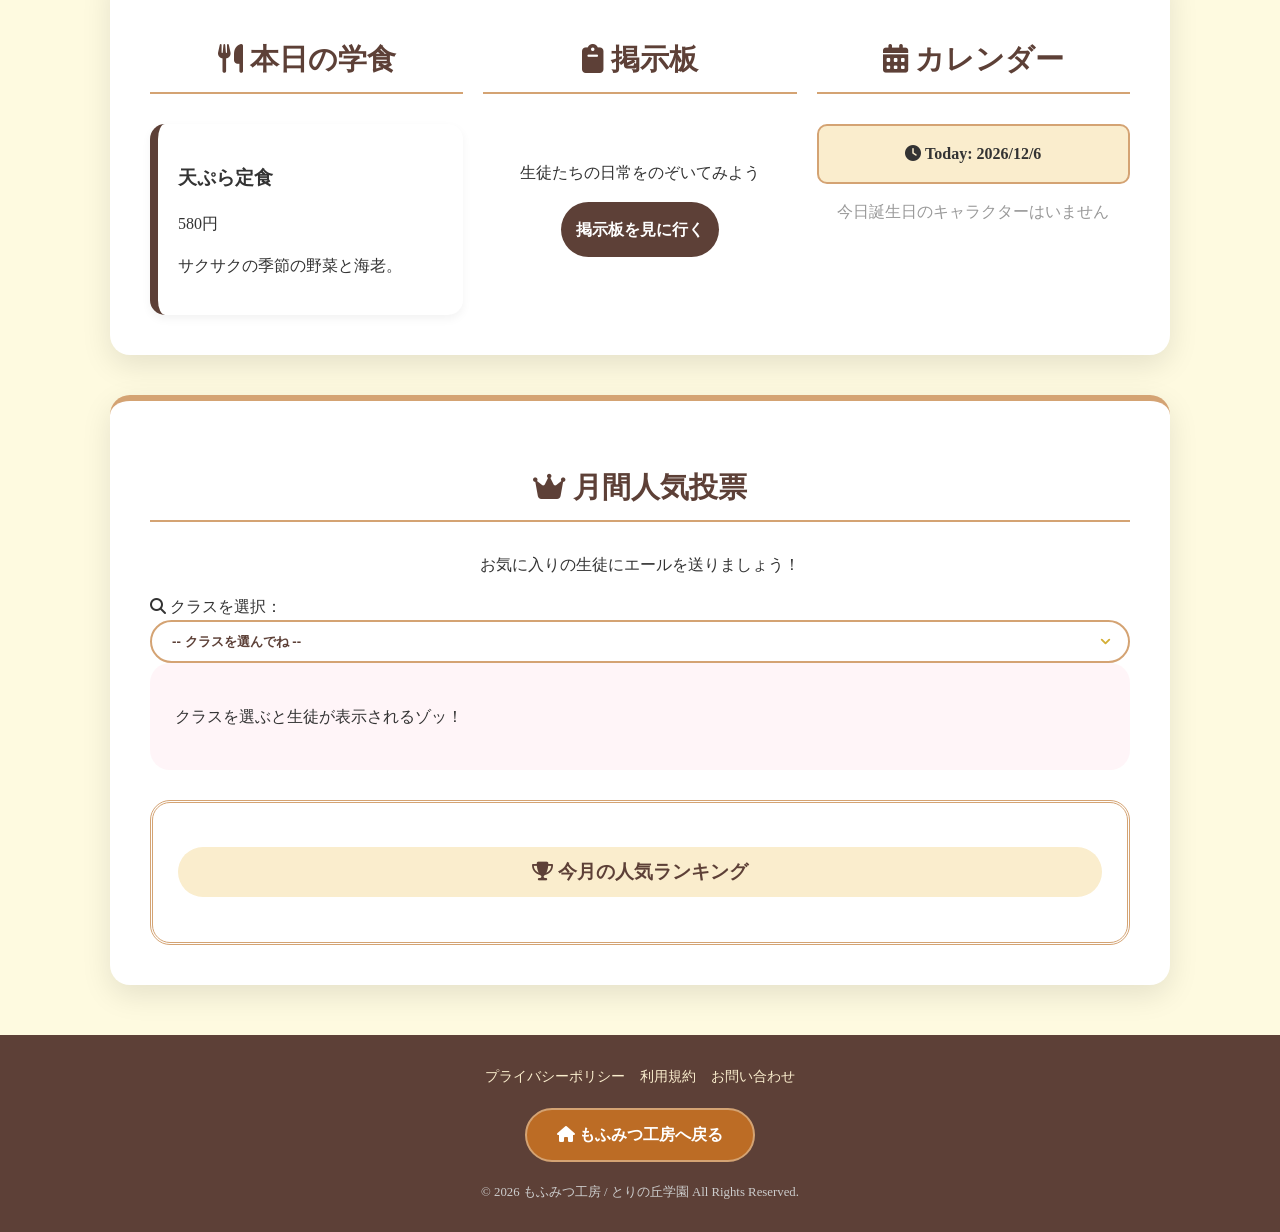
==== commit 266c7bf7: "Update index.html" ====
--- a/index.html
+++ b/index.html
@@ -4,7 +4,14 @@
     <meta charset="UTF-8">
     <meta name="viewport" content="width=device-width, initial-scale=1.0"> <!-- スマホ対応必須！ -->
     <title>とりの丘学園 | 300人以上のキャラが登場する一次創作・学園ストーリー＆キャラ図鑑</title>
-    
+    <!-- Google tag (gtag.js) -->
+    <script async src="https://www.googletagmanager.com/gtag/js?id=G-GNTX973GET"></script>
+    <script>
+      window.dataLayer = window.dataLayer || [];
+      function gtag(){dataLayer.push(arguments);}
+      gtag('js', new Date());
+      gtag('config', 'G-GNTX973GET');
+    </script>
     <!-- ▼ここからSEO・OGP対策▼ -->
     <meta name="description" content="300人以上の個性豊かなキャラクターが登場する一次創作「とりの丘学園」の公式ポータルサイト。キャラクター名鑑、ショートストーリー、MBTI性格分類、学園設定、ミニゲームなど豊富なコンテンツを掲載。">
     <meta name="keywords" content="とりの丘学園, 一次創作, キャラクター, MBTI, 小説, ゲーム">
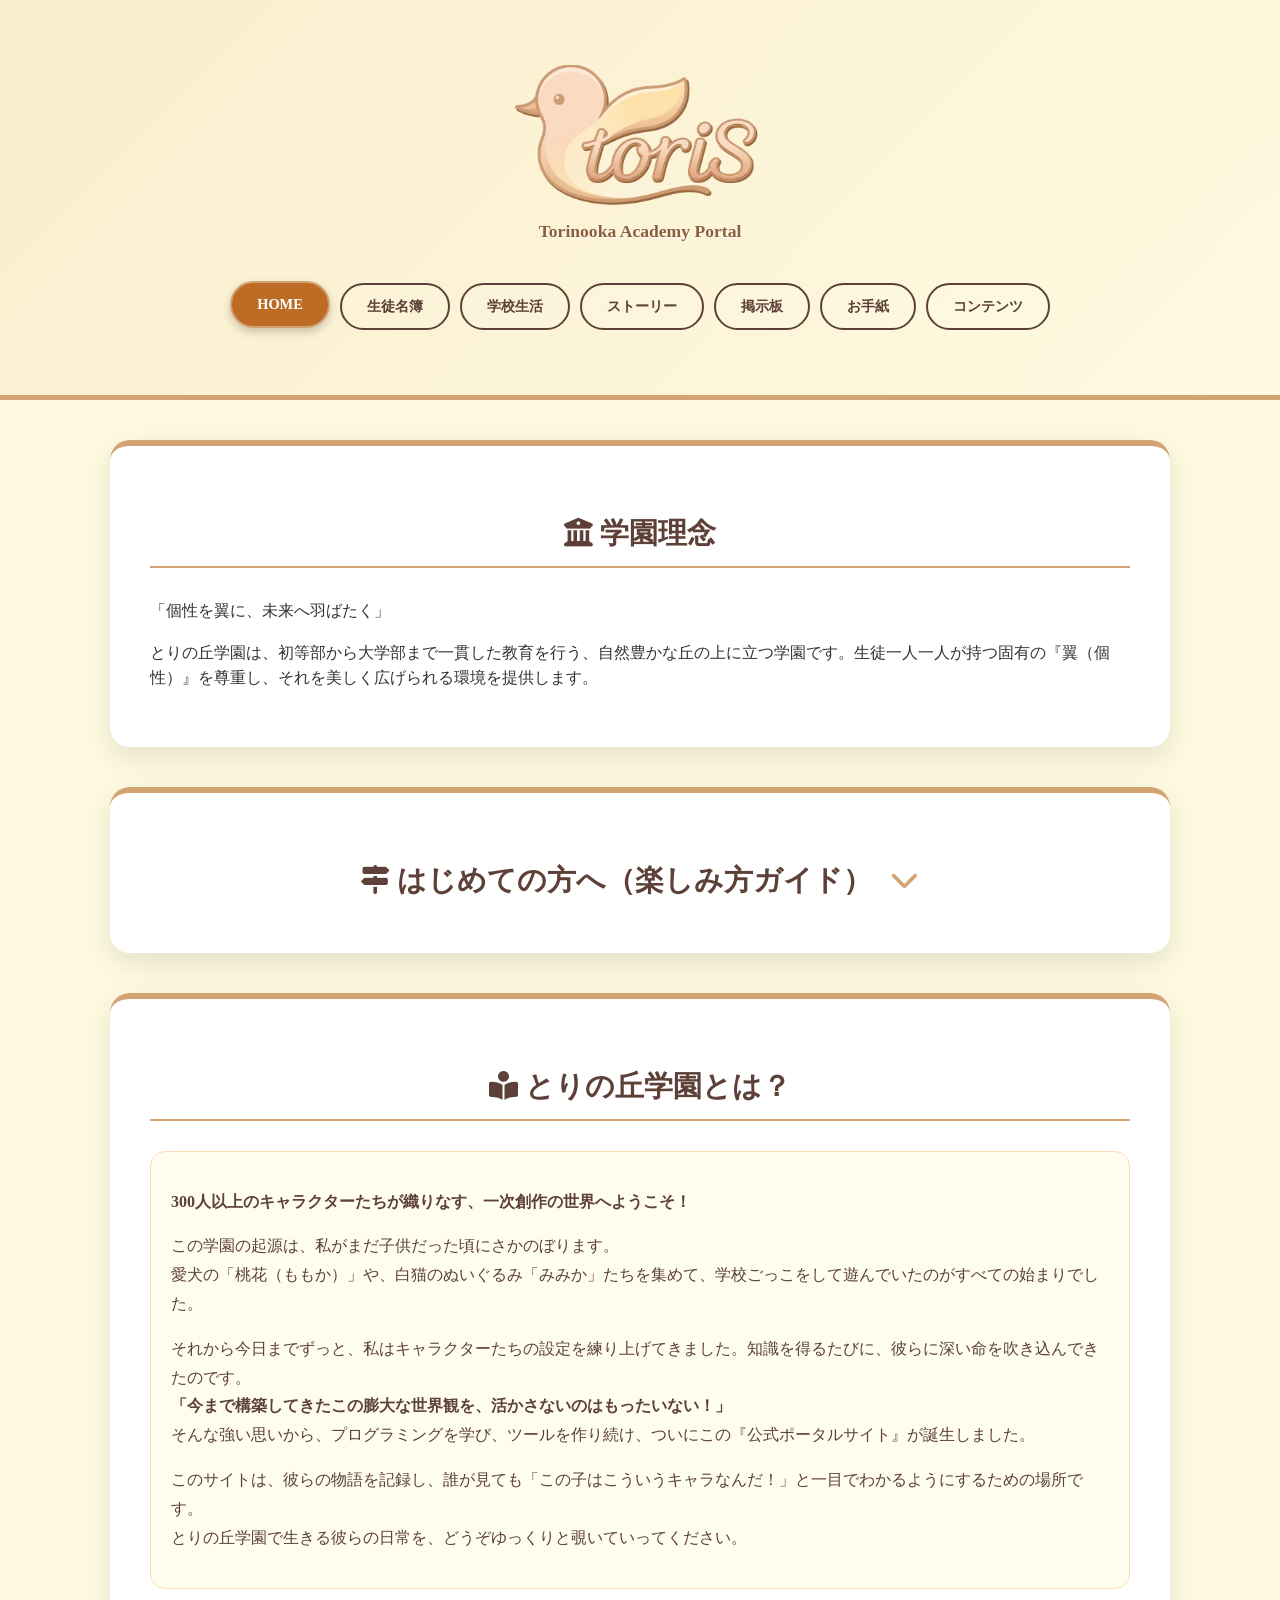
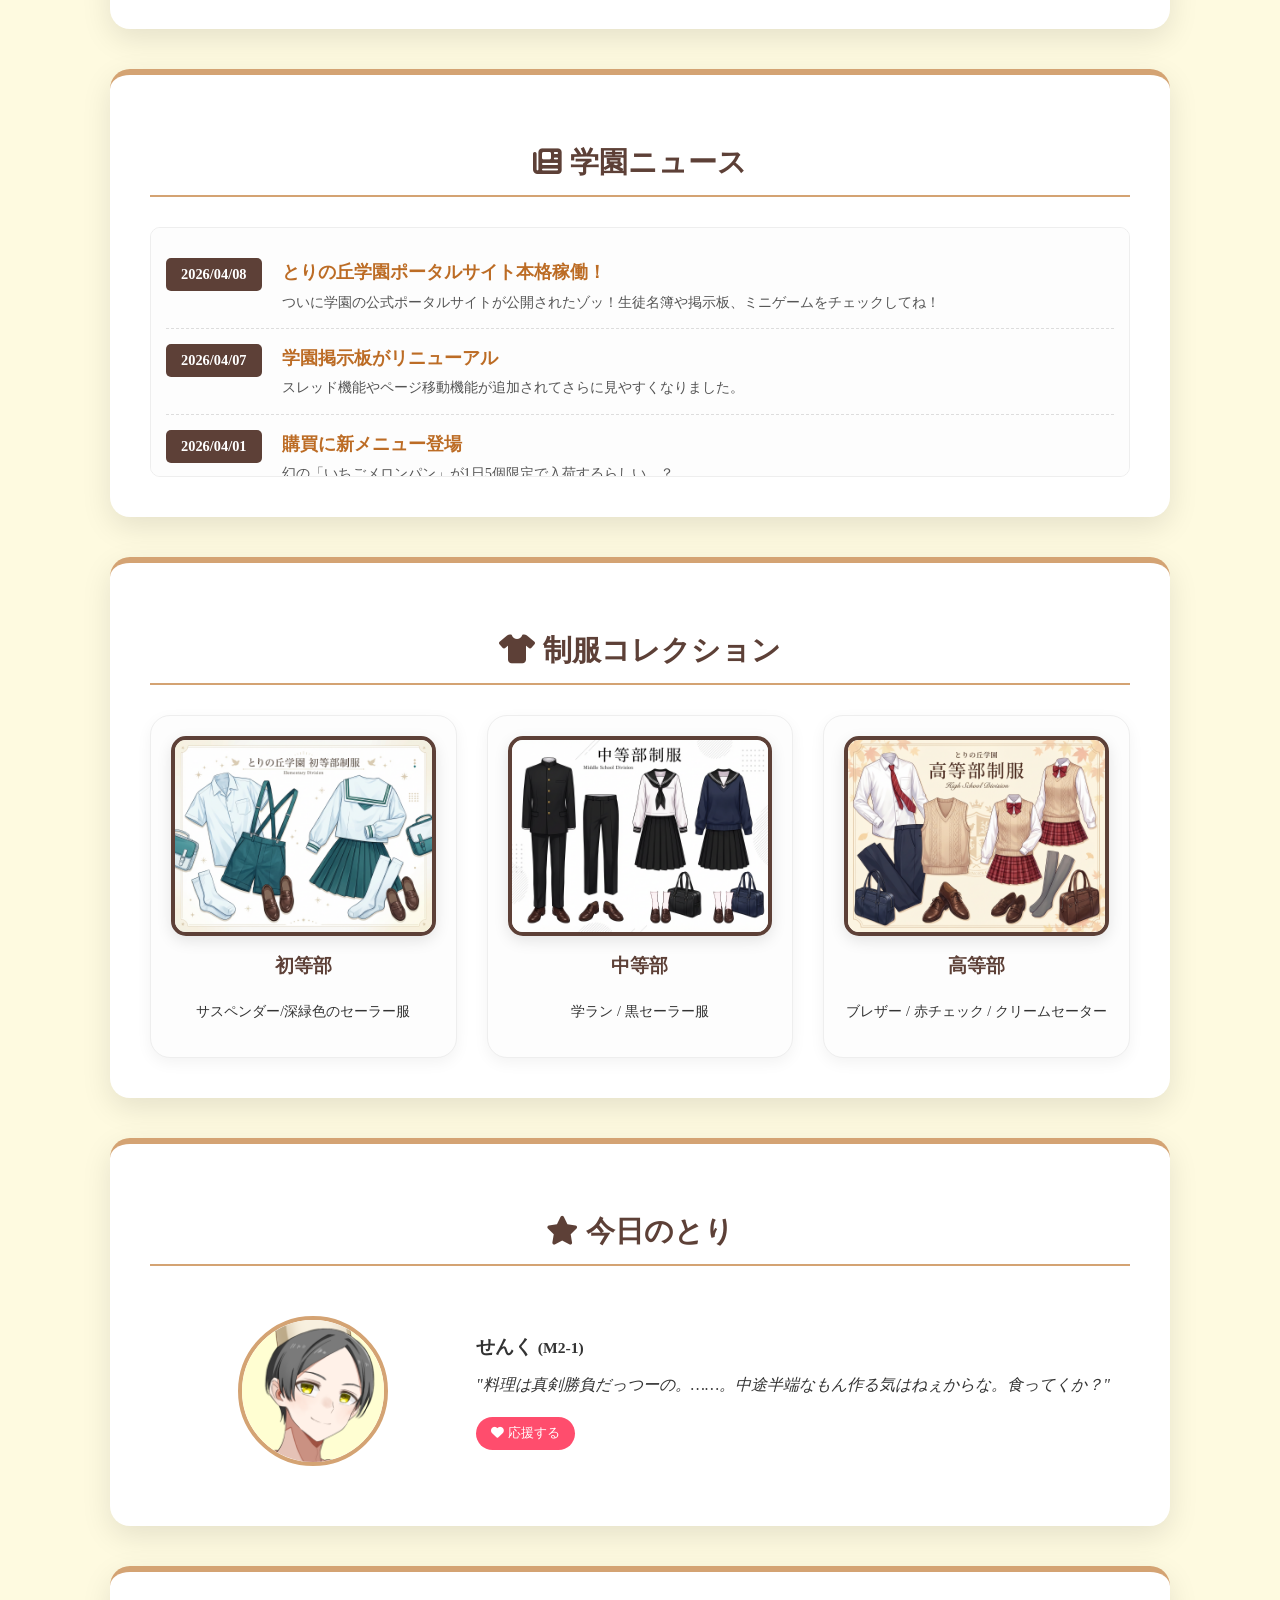
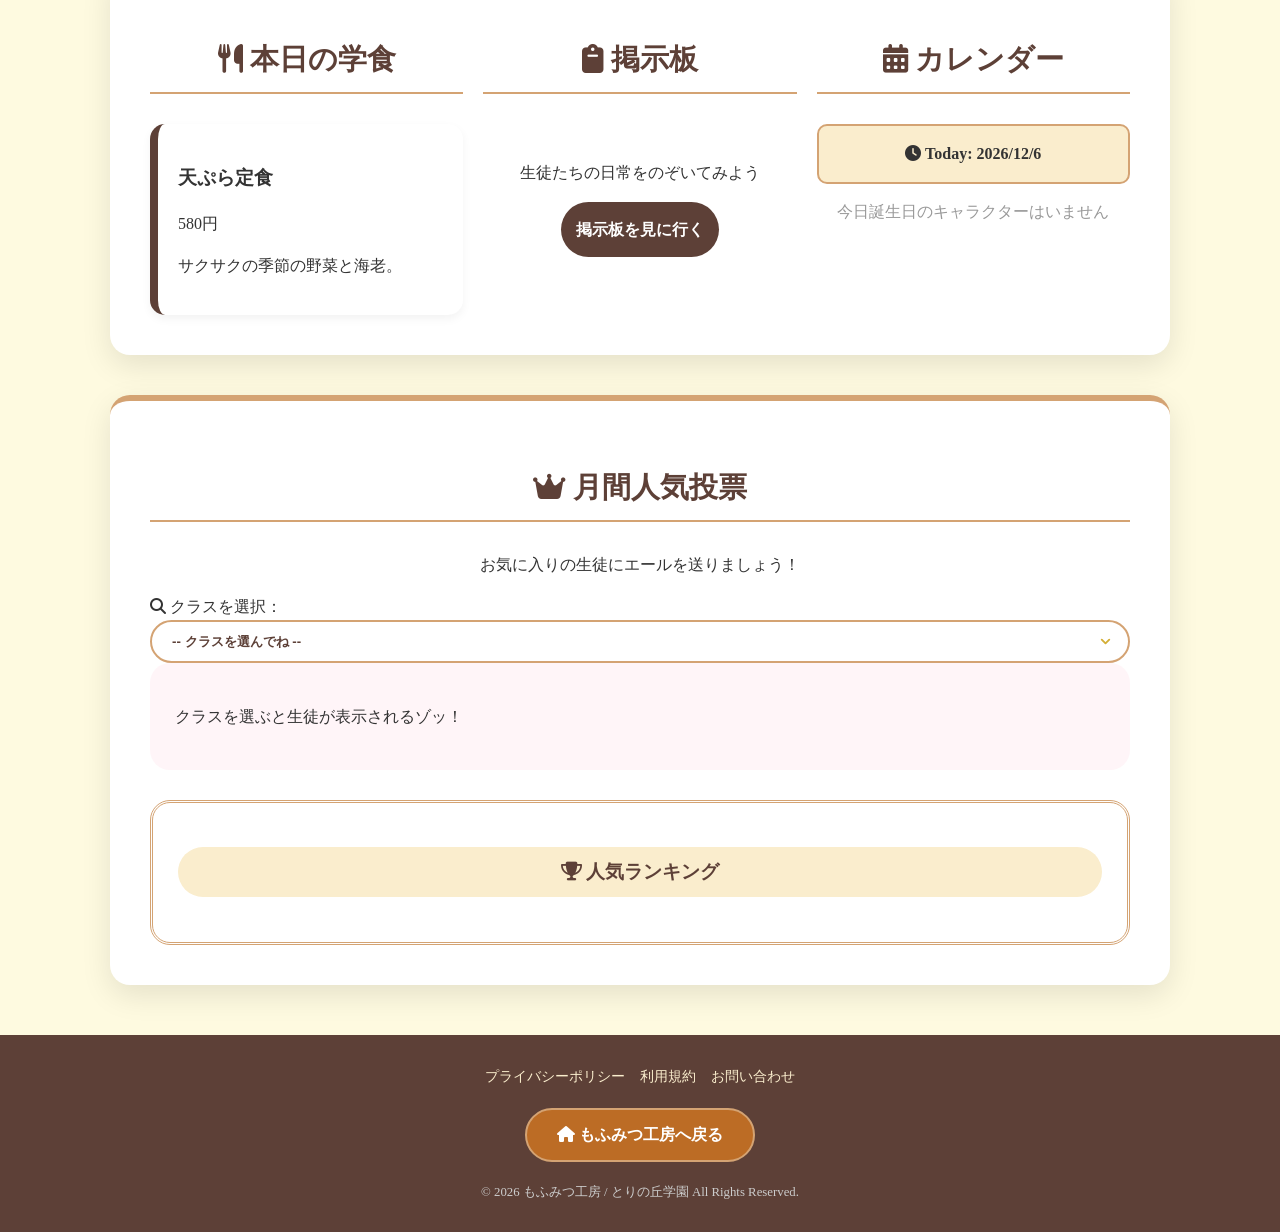
==== commit 4fc1c8f3: "Update index.html" ====
--- a/index.html
+++ b/index.html
@@ -187,7 +187,7 @@
             <div id="quick-vote-area" class="vote-grid"></div>
             
             <div id="ranking-board" style="margin-top: 30px;">
-                <h3><i class="fas fa-trophy"></i> 今月の人気ランキング</h3>
+                <h3><i class="fas fa-trophy"></i> 人気ランキング</h3>
                 <div id="ranking-display" class="ranking-container">
                     <!-- GASから読み込まれます -->
                 </div>
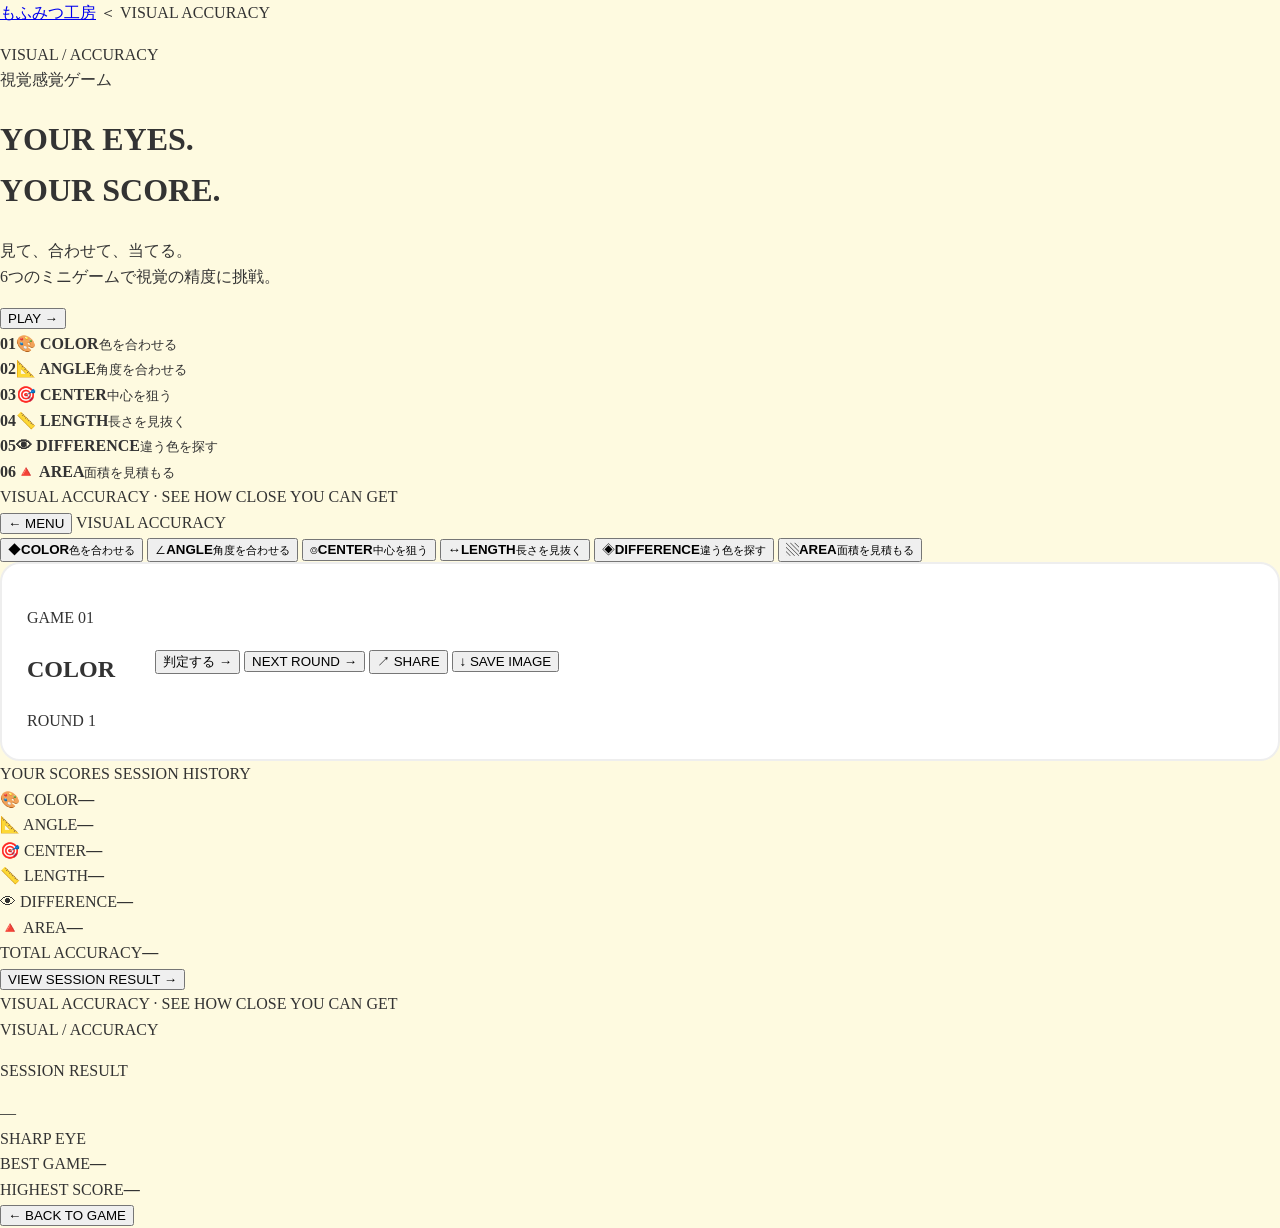
==== commit ec36fe42: "Update index.html" ====
--- a/index.html
+++ b/index.html
@@ -1,242 +1,122 @@
-<!DOCTYPE html>
+<!doctype html>
 <html lang="ja">
 <head>
-    <meta charset="UTF-8">
-    <meta name="viewport" content="width=device-width, initial-scale=1.0"> <!-- スマホ対応必須！ -->
-    <title>とりの丘学園 | 300人以上のキャラが登場する一次創作・学園ストーリー＆キャラ図鑑</title>
-    <!-- Google tag (gtag.js) -->
-    <script async src="https://www.googletagmanager.com/gtag/js?id=G-GNTX973GET"></script>
-    <script>
-      window.dataLayer = window.dataLayer || [];
-      function gtag(){dataLayer.push(arguments);}
-      gtag('js', new Date());
-      gtag('config', 'G-GNTX973GET');
-    </script>
-    <!-- ▼ここからSEO・OGP対策▼ -->
-    <meta name="description" content="300人以上の個性豊かなキャラクターが登場する一次創作「とりの丘学園」の公式ポータルサイト。キャラクター名鑑、ショートストーリー、MBTI性格分類、学園設定、ミニゲームなど豊富なコンテンツを掲載。">
-    <meta name="keywords" content="とりの丘学園, 一次創作, キャラクター, MBTI, 小説, ゲーム">
+  <meta charset="UTF-8">
+  <meta name="viewport" content="width=device-width,initial-scale=1.0">
+  <meta name="description" content="VISUAL ACCURACY — 視覚の精度に挑戦するミニゲーム集。">
+  <title>VISUAL ACCURACY | もふみつ工房</title>
+  <link rel="stylesheet" href="style.css">
+</head>
+<body>
+  <div class="ambient ambient-a"></div>
+  <div class="ambient ambient-b"></div>
+
+  <!-- タイトル画面 -->
+  <main class="app-shell" id="appShell">
+    <!-- パンくずリスト -->
+    <nav class="breadcrumb">
+      <a href="https://mofu-mitsu.github.io/index.html">もふみつ工房</a> <span class="separator">＜</span> VISUAL ACCURACY
+    </nav>
+
+    <header class="hero landing-hero">
+      <div class="brand-mark" aria-hidden="true">
+        <span class="eye-orbit"></span>
+        <span class="eye-core"></span>
+      </div>
+      <p class="eyebrow">
+        VISUAL / ACCURACY<br>
+        <span class="jp-title">視覚感覚ゲーム</span>
+      </p>
+      <h1>YOUR EYES.<br><span>YOUR SCORE.</span></h1>
+      <p class="hero-copy">見て、合わせて、当てる。<br>6つのミニゲームで視覚の精度に挑戦。</p>
+      <button class="start-button" id="startButton">PLAY <span>→</span></button>
+    </header>
+
+    <section class="landing-games" aria-label="ゲーム一覧">
+      <div class="landing-game-card" data-game="color"><b>01</b><strong>🎨 COLOR</strong><small>色を合わせる</small></div>
+      <div class="landing-game-card" data-game="angle"><b>02</b><strong>📐 ANGLE</strong><small>角度を合わせる</small></div>
+      <div class="landing-game-card" data-game="center"><b>03</b><strong>🎯 CENTER</strong><small>中心を狙う</small></div>
+      <div class="landing-game-card" data-game="length"><b>04</b><strong>📏 LENGTH</strong><small>長さを見抜く</small></div>
+      <div class="landing-game-card" data-game="difference"><b>05</b><strong>👁 DIFFERENCE</strong><small>違う色を探す</small></div>
+      <div class="landing-game-card" data-game="area"><b>06</b><strong>🔺 AREA</strong><small>面積を見積もる</small></div>
+    </section>
+
+    <footer class="landing-footer">VISUAL ACCURACY · SEE HOW CLOSE YOU CAN GET</footer>
+  </main>
+
+  <!-- ゲーム画面 -->
+  <section class="game-shell hidden" id="gameShell">
+    <div class="game-topbar">
+      <button class="back-button" id="backButton">← MENU</button>
+      <span>VISUAL ACCURACY</span>
+    </div>
     
-    <!-- OGP (SNSシェア時のカード表示) -->
-    <meta property="og:site_name" content="とりの丘学園 総合ポータル">
-    <meta property="og:title" content="とりの丘学園 | 総合ポータル">
-    <meta property="og:description" content="300人以上の個性豊かなキャラクターたちが織りなす一次創作「とりの丘学園」公式ポータル。">
-    <meta property="og:url" content="https://mofu-mitsu.github.io/Torinooka_portal/">
-    <meta property="og:image" content="https://mofu-mitsu.github.io/Torinooka_portal/images/ogp.png">
-    <meta property="og:type" content="website">
-    <meta name="twitter:card" content="summary_large_image">
-    <!-- ▲ここまで▲ -->
-    
-    <link rel="icon" href="favicon.ico?v=2" type="image/x-icon">
-    <link rel="shortcut icon" href="favicon.ico?v=2">
-    <link rel="stylesheet" href="https://cdnjs.cloudflare.com/ajax/libs/font-awesome/6.4.0/css/all.min.css">
-    <link rel="stylesheet" href="style.css">
-</head>
-<body class="home-page">
-
-    <!-- ★ オープニングアニメーション -->
-    <div class="home-intro-overlay">
-        <img src="images/logo.png?v=1" class="intro-logo" alt="とりの丘学園">
+    <div class="game-select" aria-label="ゲーム選択">
+      <button class="game-tab active" data-game="color"><span class="tab-icon">◆</span><strong>COLOR</strong><small>色を合わせる</small></button>
+      <button class="game-tab" data-game="angle"><span class="tab-icon">∠</span><strong>ANGLE</strong><small>角度を合わせる</small></button>
+      <button class="game-tab" data-game="center"><span class="tab-icon">⌾</span><strong>CENTER</strong><small>中心を狙う</small></button>
+      <button class="game-tab" data-game="length"><span class="tab-icon">↔</span><strong>LENGTH</strong><small>長さを見抜く</small></button>
+      <button class="game-tab" data-game="difference"><span class="tab-icon">◈</span><strong>DIFFERENCE</strong><small>違う色を探す</small></button>
+      <button class="game-tab" data-game="area"><span class="tab-icon">▧</span><strong>AREA</strong><small>面積を見積もる</small></button>
     </div>
 
-    <!-- ヘッダー -->
-    <header class="main-header"> 
-        <div class="menu-toggle" onclick="toggleMenu()">
-            <i class="fas fa-bars"></i>
+    <section class="game-card" id="gameCard">
+      <div class="game-head">
+        <div>
+          <p class="game-kicker" id="gameKicker">GAME 01</p>
+          <h2 id="gameTitle">COLOR</h2>
         </div>
-        
-        <div class="logo-area" style="text-align: center;">
-            <!-- ★ onclick="secretClick(event)" を追加！ -->
-            <a href="index.html" onclick="secretClick(event)">
-                <img src="images/logo.png?v=1" alt="とりの丘学園" style="max-width: 250px; cursor: pointer;">
-            </a>
-            <p class="sub-title">Torinooka Academy Portal</p>
-        </div>
-        
-        <nav class="premium-nav" id="global-nav">
-            <a href="index.html" class="nav-item active">HOME</a>
-            <a href="chara.html" class="nav-item">生徒名簿</a>
-            <a href="life.html" class="nav-item">学校生活</a>
-            <a href="story.html" class="nav-item">ストーリー</a>
-            <a href="bulletin.html" class="nav-item">掲示板</a>
-            <a href="letters.html" class="nav-item">お手紙</a>
-            <a href="games.html" class="nav-item">コンテンツ</a>
-        </nav>
-    </header>
+        <div class="round" id="roundLabel">ROUND 1</div>
+      </div>
+      <div id="gameContent"></div>
+      <div class="game-actions">
+        <button class="primary-button" id="submitButton">判定する <span>→</span></button>
+        <button class="ghost-button hidden" id="nextButton">NEXT ROUND →</button>
+        <button class="share-button hidden" id="shareButton">↗ SHARE</button>
+        <button class="save-button hidden" id="saveButton">↓ SAVE IMAGE</button>
+      </div>
+      <div class="feedback" id="feedback" aria-live="polite"></div>
+    </section>
 
-    <!-- 豚骨スープの海 -->
-    <div id="soup-overlay" class="soup-overlay">
-        <h1 style="color: #8b4513;">🍜 豚骨スープの海 🍜</h1>
-        <p>「拙者のエキスだゾッ♡」</p>
+    <section class="score-panel">
+      <div class="score-title">
+        <span>YOUR SCORES</span>
+        <span class="score-hint">SESSION HISTORY</span>
+      </div>
+      <div class="score-grid">
+        <div class="score-item"><span>🎨 COLOR</span><strong id="colorScore">—</strong></div>
+        <div class="score-item"><span>📐 ANGLE</span><strong id="angleScore">—</strong></div>
+        <div class="score-item"><span>🎯 CENTER</span><strong id="centerScore">—</strong></div>
+        <div class="score-item"><span>📏 LENGTH</span><strong id="lengthScore">—</strong></div>
+        <div class="score-item"><span>👁 DIFFERENCE</span><strong id="differenceScore">—</strong></div>
+        <div class="score-item"><span>🔺 AREA</span><strong id="areaScore">—</strong></div>
+      </div>
+      <div class="total-score">
+        <span>TOTAL ACCURACY</span><strong id="totalScore">—</strong>
+      </div>
+      <button class="result-button" id="resultButton">VIEW SESSION RESULT →</button>
+    </section>
+    <footer>VISUAL ACCURACY · SEE HOW CLOSE YOU CAN GET</footer>
+  </section>
+
+  <!-- リザルト画面 -->
+  <section class="result-shell hidden" id="resultShell">
+    <div class="result-card" id="resultCard">
+      <div class="result-brand">VISUAL / ACCURACY</div>
+      <p class="result-kicker">SESSION RESULT</p>
+      <div class="result-total" id="resultTotal">—</div>
+      <div class="result-rank" id="resultRank">SHARP EYE</div>
+      <div class="result-divider"></div>
+      <div class="result-highlight">
+        <div><span>BEST GAME</span><strong id="bestGame">—</strong></div>
+        <div><span>HIGHEST SCORE</span><strong id="highestScore">—</strong></div>
+      </div>
     </div>
+    <div class="result-actions">
+      <button class="ghost-button" id="resultBackButton">← BACK TO GAME</button>
+    </div>
+  </section>
 
-    <main class="container">
-        <!-- 学園理念 -->
-        <section class="luxury-section">
-            <h2 class="gold-title"><i class="fas fa-university"></i> 学園理念</h2>
-            <div class="philosophy-box">
-                <p class="main-philo" id="school-philosophy"></p>
-                <p class="concept-text" id="school-concept"></p>
-            </div>
-        </section>
-        <!-- はじめての方へ（Welcomeガイド・開閉式） -->
-        <section class="luxury-section" id="welcome-guide">
-            <!-- ここをクリックで開閉！ -->
-            <div class="welcome-header" onclick="toggleWelcome()" style="cursor: pointer; text-align: center;">
-                <h2 class="gold-title" style="margin-bottom: 0; border-bottom: none; display: inline-block;">
-                    <i class="fas fa-map-signs"></i> はじめての方へ（楽しみ方ガイド） 
-                    <i class="fas fa-chevron-down" id="welcome-arrow" style="transition: 0.3s; color: var(--gold); margin-left: 10px;"></i>
-                </h2>
-            </div>
-
-            <!-- 最初は display: none; で隠しておく -->
-            <div id="welcome-content" style="display: none; padding-top: 20px; border-top: 2px solid var(--gold); margin-top: 15px;">
-                <p style="text-align: center; margin-bottom: 30px; font-weight: bold; color: var(--navy);">
-                    とりの丘学園へようこそ！まずはこの3つのステップで学園を楽しんでみてね。
-                </p>
-                <div class="step-grid">
-                    <!-- Step 1 -->
-                    <div class="step-card">
-                        <div class="step-number">1</div>
-                        <div class="step-icon"><i class="fas fa-id-badge"></i></div>
-                        <h3>生徒と出会う</h3>
-                        <p>300人以上の個性豊かな生徒から「推し」を見つけよう！プロフを見て、<strong>応援投票</strong>や匿名のお手紙を送ってみてね。</p>
-                        <a href="chara.html" class="step-btn">生徒名簿を見る</a>
-                    </div>
-                    <!-- Step 2 -->
-                    <div class="step-card">
-                        <div class="step-number">2</div>
-                        <div class="step-icon"><i class="fas fa-comments"></i></div>
-                        <h3>日常を楽しむ</h3>
-                        <p>学園の「今」を体験！<strong>掲示板</strong>で推しへの愛を語り合ったり、日替わりの学食を覗いたり、ミニゲームで遊んでみよう。</p>
-                        <a href="bulletin.html" class="step-btn">掲示板へ行く</a>
-                    </div>
-                    <!-- Step 3 -->
-                    <div class="step-card">
-                        <div class="step-number">3</div>
-                        <div class="step-icon"><i class="fas fa-book-open"></i></div>
-                        <h3>物語を辿る</h3>
-                        <p>学園で起きた事件や、生徒たちの過去・日常の記録。タグやクラスで検索して、彼らの深い関係性や秘密を知ろう。</p>
-                        <a href="story.html" class="step-btn">ストーリーを読む</a>
-                    </div>
-                </div>
-            </div>
-        </section>
-        <!-- 制作秘話 -->
-        <section class="luxury-section" id="about-torinooka">
-            <h2 class="gold-title"><i class="fas fa-book-reader"></i> とりの丘学園とは？</h2>
-            <div style="line-height: 1.8; color: #5d4037; padding: 20px; background: #fffcf0; border-radius: 15px; border: 1px solid #f8e1b4;">
-                <p><strong>300人以上のキャラクターたちが織りなす、一次創作の世界へようこそ！</strong></p>
-                <p>この学園の起源は、私がまだ子供だった頃にさかのぼります。<br>
-                愛犬の「桃花（ももか）」や、白猫のぬいぐるみ「みみか」たちを集めて、学校ごっこをして遊んでいたのがすべての始まりでした。</p>
-                <p>それから今日までずっと、私はキャラクターたちの設定を練り上げてきました。知識を得るたびに、彼らに深い命を吹き込んできたのです。<br>
-                <strong>「今まで構築してきたこの膨大な世界観を、活かさないのはもったいない！」</strong><br>
-                そんな強い思いから、プログラミングを学び、ツールを作り続け、ついにこの『公式ポータルサイト』が誕生しました。</p>
-                <p>このサイトは、彼らの物語を記録し、誰が見ても「この子はこういうキャラなんだ！」と一目でわかるようにするための場所です。<br>
-                とりの丘学園で生きる彼らの日常を、どうぞゆっくりと覗いていってください。</p>
-            </div>
-        </section>
-
-        <!-- 学園ニュース -->
-        <section class="luxury-section">
-            <h2 class="gold-title"><i class="fas fa-newspaper"></i> 学園ニュース</h2>
-            <div id="news-display" class="news-container">
-                <!-- JSで描画 -->
-            </div>
-        </section>
-
-        <!-- 制服紹介 -->
-        <section class="luxury-section">
-            <h2 class="gold-title"><i class="fas fa-tshirt"></i> 制服コレクション</h2>
-            <p id="uniform-policy" class="policy-text"></p>
-            <div class="uniform-grid" id="uniform-display"></div>
-        </section>
-
-        <!-- 今日のとり -->
-        <section id="today-pickup" class="luxury-section">
-            <h2 class="gold-title"><i class="fas fa-star"></i> 今日のとり</h2>
-            <div id="random-char-display" class="pickup-content">
-                <!-- script.jsから入るよ -->
-            </div>
-        </section>
-
-        <!-- 学食・掲示板・カレンダー -->
-        <section class="luxury-section">
-            <div class="three-column">
-                <div class="menu-section">
-                    <h2 class="gold-title"><i class="fas fa-utensils"></i> 本日の学食</h2>
-                    <div id="today-menu-display"></div>
-                </div>
-                <div class="bulletin-section">
-                    <h2 class="gold-title"><i class="fas fa-clipboard"></i> 掲示板</h2>
-                    <div style="text-align:center; padding:20px;">
-                        <p>生徒たちの日常をのぞいてみよう</p>
-                        <a href="bulletin.html" class="premium-btn" style="text-decoration:none; display:inline-block;">掲示板を見に行く</a>
-                    </div>
-                </div>
-                <div class="calendar-section">
-                    <h2 class="gold-title"><i class="fas fa-calendar-alt"></i> カレンダー</h2>
-                    <div id="calendar-display"></div>
-                </div>
-            </div>
-        </section>
-
-        <!-- 人気投票セクション -->
-        <section id="vote-section" class="luxury-section">
-            <h2 class="gold-title"><i class="fas fa-crown"></i> 月間人気投票</h2>
-            <p style="text-align:center;">お気に入りの生徒にエールを送りましょう！</p>
-            <div id="quick-vote-area" class="vote-grid"></div>
-            
-            <div id="ranking-board" style="margin-top: 30px;">
-                <h3><i class="fas fa-trophy"></i> 人気ランキング</h3>
-                <div id="ranking-display" class="ranking-container">
-                    <!-- GASから読み込まれます -->
-                </div>
-            </div>
-        </section>
-
-        <!-- 秘密の部屋（イースターエッグ） -->
-        <div id="secret-modal" class="modal">
-            <div class="modal-content" style="background: #ffffd0; border: 10px solid #8b4513;">
-                <span class="close-btn" onclick="closeSecret()" style="color: #333;">&times;</span>
-                <div id="secret-body" style="text-align: center;">
-                    <h1 style="color: #d35400;">💪 汗と脂のファンタジー 💪</h1>
-                    <p>「よく来たな。プロテインと豚骨スープ、どっちがいいゾ？」</p>
-                    <div style="display: flex; justify-content: space-around; margin: 20px;">
-                        <div class="img-container char-circle-small"><img src="images/gohobi.png" onerror="this.src='images/coming_soon.png'"></div>
-                        <div class="img-container char-circle-small"><img src="images/eiji.png" onerror="this.src='images/coming_soon.png'"></div>
-                    </div>
-                    <button onclick="drinkFantasy()" class="drink-btn">秘伝のスープを飲み干す</button>
-                </div>
-            </div>
-        </div>
-        
-        <!-- プロフィール等汎用モーダル -->
-        <div id="profile-modal" class="modal">
-            <div class="modal-content">
-                <span class="close-btn" onclick="closeProfile()">&times;</span>
-                <div id="modal-body"></div>
-            </div>
-        </div>
-    </main>
-
-    <footer class="site-footer">
-        <div class="footer-container">
-            <div class="footer-links">
-                <a href="policy.html">プライバシーポリシー</a>
-                <a href="terms.html">利用規約</a>
-                <a href="mailto:momoka.mimika1122@gmail.com">お問い合わせ</a>
-            </div>
-            <a href="https://mofu-mitsu.github.io/" class="back-to-kobo-btn">
-                <i class="fas fa-home"></i> もふみつ工房へ戻る
-            </a>
-            <p class="copyright">&copy; 2026 もふみつ工房 / とりの丘学園 All Rights Reserved.</p>
-        </div>
-    </footer>
-
-    <!-- トースト通知 -->
-    <div id="toast-container"></div>
-
-    <script src="data.js"></script>
-    <script src="script.js"></script>
+  <script src="script.js"></script>
 </body>
 </html>
--- a/style.css
+++ b/style.css
@@ -1262,3 +1262,131 @@
         z-index: 9999 !important; 
     }
 }
+/* --- 掲示板リアクションボタン --- */
+.post-reactions {
+    display: flex;
+    flex-wrap: wrap;
+    gap: 10px;
+    margin-top: 15px;
+}
+
+.reaction-btn {
+    background: #fdfdfd;
+    border: 1px solid #ddd;
+    color: #555;
+    padding: 5px 12px;
+    border-radius: 20px;
+    font-size: 0.9rem;
+    cursor: pointer;
+    transition: 0.2s;
+    user-select: none;
+    box-shadow: 0 2px 5px rgba(0,0,0,0.05);
+}
+
+.reaction-btn:hover {
+    background: var(--sakura);
+    border-color: var(--gold);
+    color: var(--navy);
+    transform: translateY(-2px);
+}
+/* ==========================================
+   お返事カードの豪華デザイン
+   ========================================== */
+.reply-card {
+    background: #fff;
+    border: 2px solid #f0f0f0;
+    border-radius: 15px;
+    padding: 20px;
+    margin-bottom: 25px;
+    box-shadow: 0 4px 10px rgba(0,0,0,0.05);
+    transition: 0.3s;
+}
+
+.reply-card:hover {
+    border-color: var(--gold);
+    box-shadow: 0 8px 20px rgba(212, 175, 55, 0.15);
+}
+
+.reply-header {
+    display: flex;
+    justify-content: space-between;
+    align-items: center;
+    border-bottom: 1px dashed #ddd;
+    padding-bottom: 15px;
+    margin-bottom: 15px;
+}
+
+.to-name {
+    font-size: 1.1rem;
+    color: var(--navy);
+}
+
+.reply-date {
+    font-size: 0.8rem;
+    color: #999;
+}
+
+/* ユーザーからの質問部分（吹き出し風） */
+.user-msg-box {
+    background: #f9f9f9;
+    padding: 15px;
+    border-radius: 10px;
+    margin-bottom: 15px;
+    border-left: 4px solid #ccc;
+    font-style: italic;
+}
+
+/* キャラからのお返事部分 */
+.char-reply-box {
+    background: var(--sakura);
+    padding: 20px;
+    border-radius: 15px;
+    border: 1px solid #ffb7c5;
+    color: #333;
+}
+/* ==========================================
+   モーダル（ど真ん中固定 ＆ バツボタン見やすく）
+   ========================================== */
+.modal { 
+    display: none; 
+    position: fixed; 
+    z-index: 10000; 
+    left: 0; top: 0; 
+    width: 100vw; height: 100vh; /* 画面全体を確実に覆う */
+    background: rgba(0,0,0,0.85); 
+    backdrop-filter: blur(5px); 
+    overflow-y: auto; 
+    padding: 20px 0;
+    /* モーダルの中身を常にど真ん中にする魔法！ */
+    display: flex;
+    justify-content: center;
+    align-items: center;
+}
+
+/* ★初期表示時は flex ではなく none に戻しておくための上書き */
+#profile-modal, #secret-modal, #reply-modal {
+    display: none;
+}
+
+.modal-content { 
+    background: white; 
+    margin: auto; /* margin autoで中央寄せ */
+    padding: 35px; 
+    width: 90%; 
+    max-width: 600px; /* PCでも大きくなりすぎない */
+    border-radius: 30px; 
+    position: relative; 
+    text-align: center; 
+    box-shadow: 0 10px 40px rgba(0,0,0,0.5);
+}
+
+.close-btn { 
+    position: absolute; 
+    right: 20px; top: 15px; 
+    font-size: 2.5rem; 
+    color: #333; /* 確実に黒で見やすく！ */
+    cursor: pointer; 
+    z-index: 10000;
+    /* 背景が何色でも見えるように白枠をつける */
+    text-shadow: 0 0 5px white, 0 0 10px white; 
+}
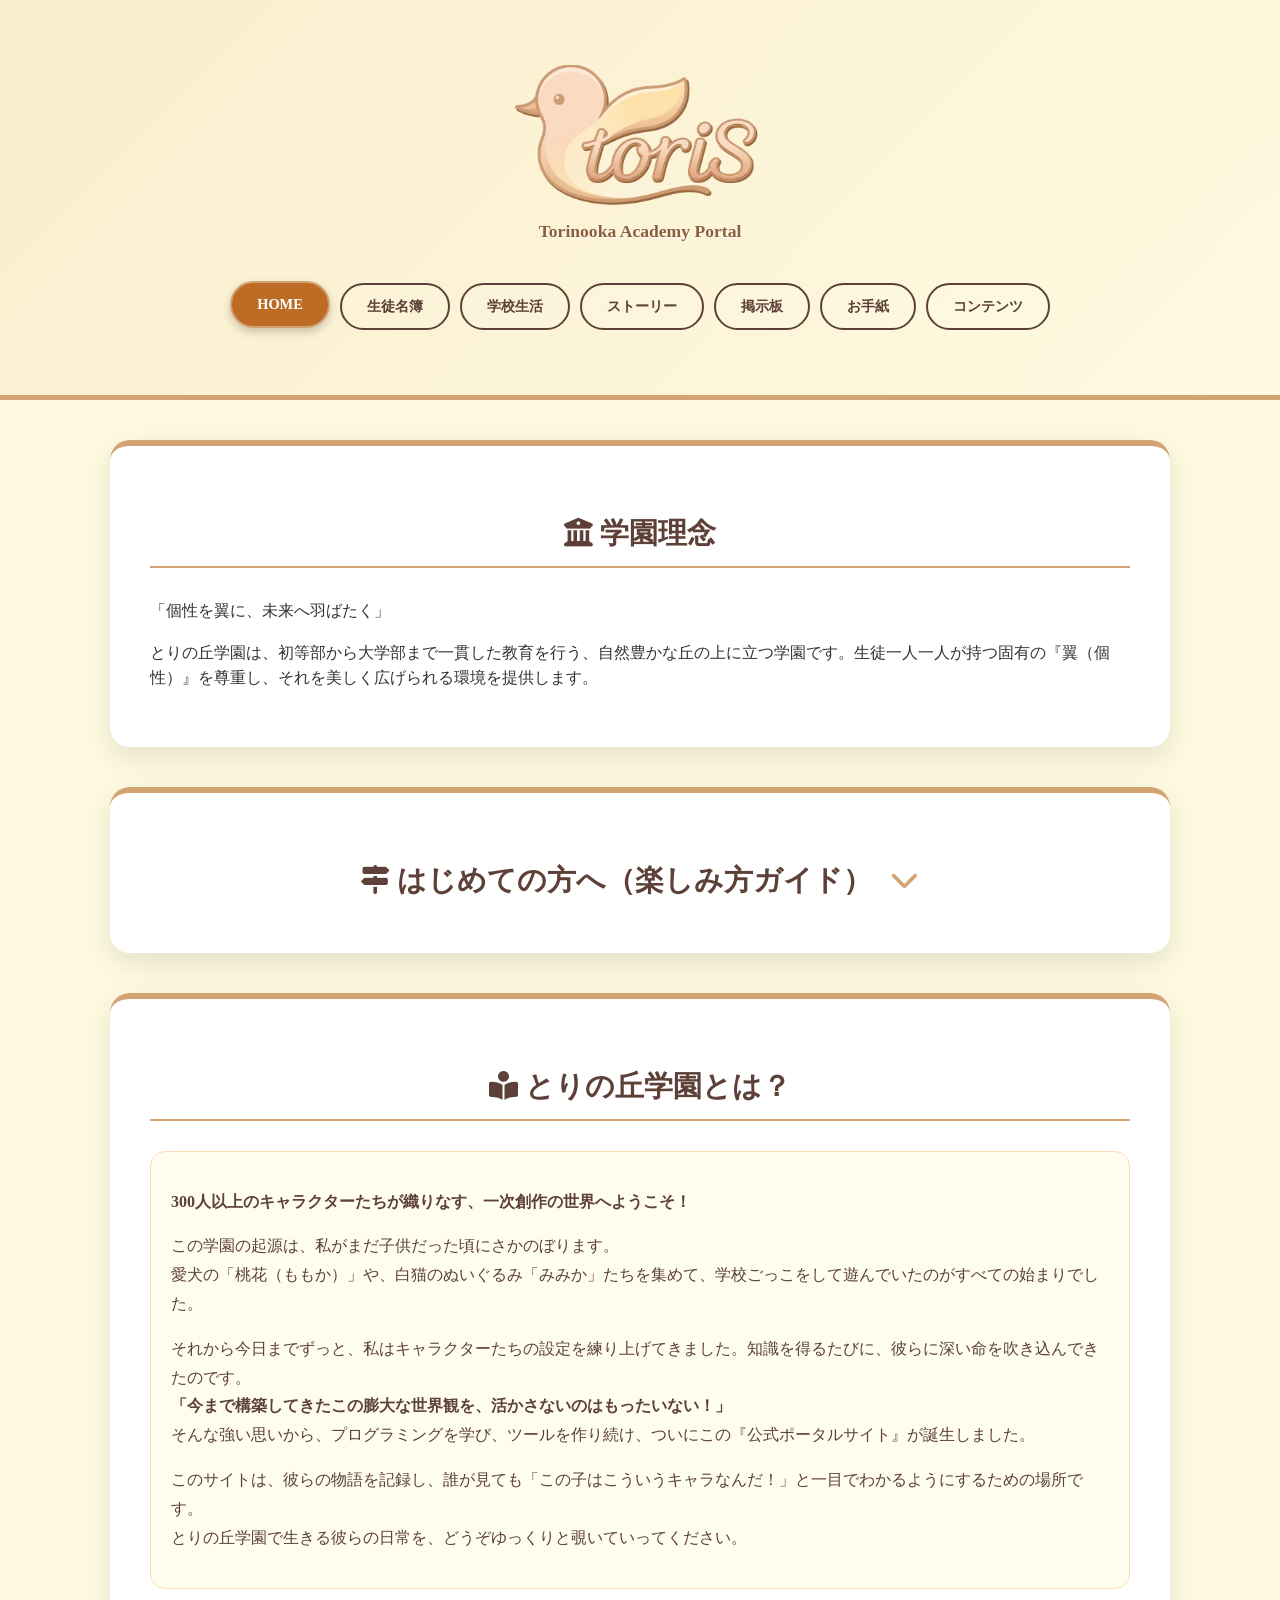
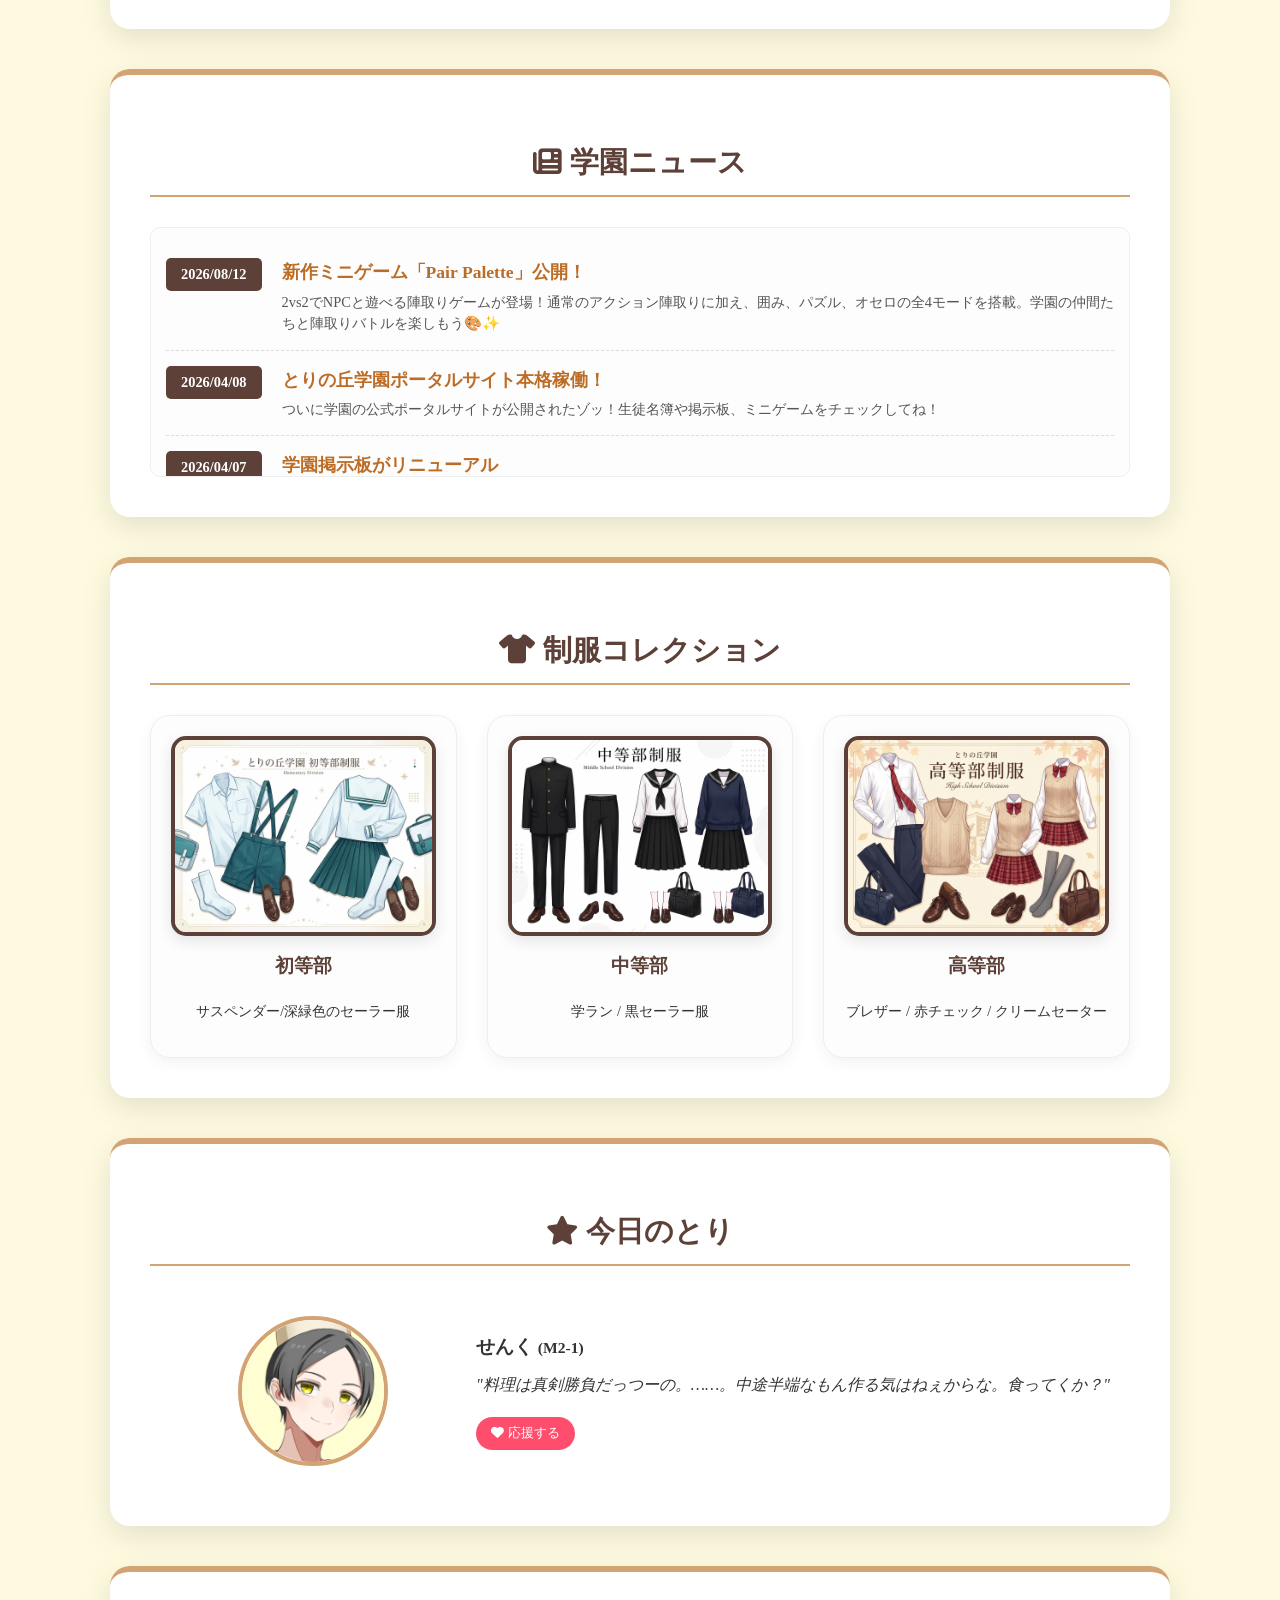
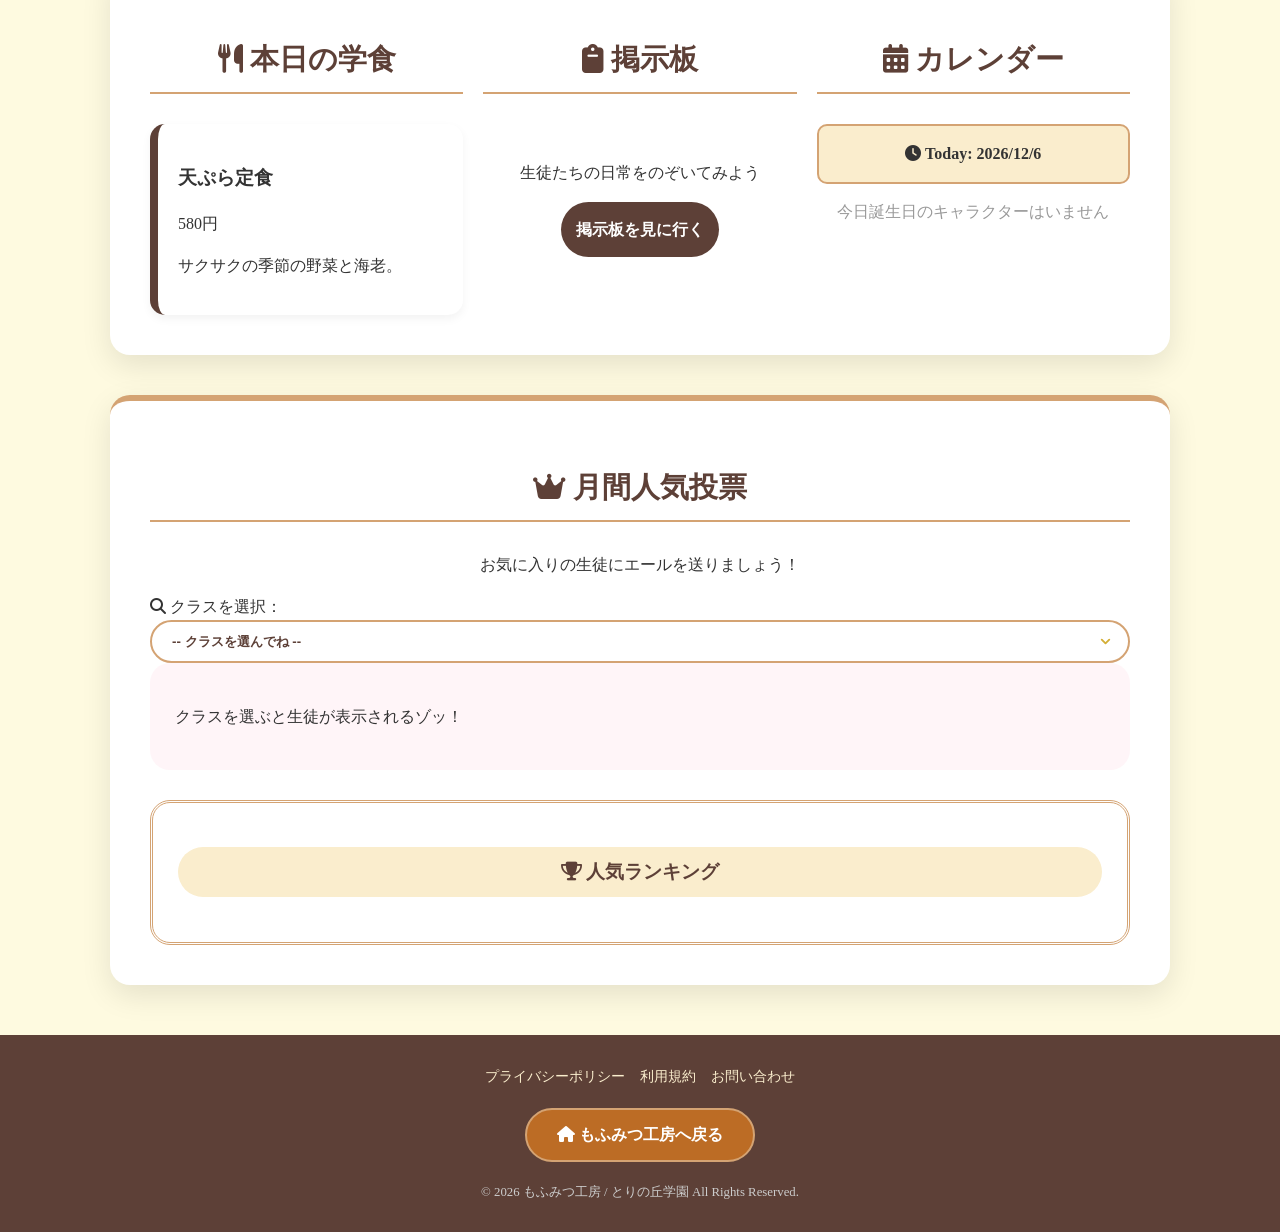
==== commit 84577cc5: "Update index.html" ====
--- a/index.html
+++ b/index.html
@@ -1,122 +1,242 @@
-<!doctype html>
+<!DOCTYPE html>
 <html lang="ja">
 <head>
-  <meta charset="UTF-8">
-  <meta name="viewport" content="width=device-width,initial-scale=1.0">
-  <meta name="description" content="VISUAL ACCURACY — 視覚の精度に挑戦するミニゲーム集。">
-  <title>VISUAL ACCURACY | もふみつ工房</title>
-  <link rel="stylesheet" href="style.css">
+    <meta charset="UTF-8">
+    <meta name="viewport" content="width=device-width, initial-scale=1.0"> <!-- スマホ対応必須！ -->
+    <title>とりの丘学園 | 300人以上のキャラが登場する一次創作・学園ストーリー＆キャラ図鑑</title>
+    <!-- Google tag (gtag.js) -->
+    <script async src="https://www.googletagmanager.com/gtag/js?id=G-GNTX973GET"></script>
+    <script>
+      window.dataLayer = window.dataLayer || [];
+      function gtag(){dataLayer.push(arguments);}
+      gtag('js', new Date());
+      gtag('config', 'G-GNTX973GET');
+    </script>
+    <!-- ▼ここからSEO・OGP対策▼ -->
+    <meta name="description" content="300人以上の個性豊かなキャラクターが登場する一次創作「とりの丘学園」の公式ポータルサイト。キャラクター名鑑、ショートストーリー、MBTI性格分類、学園設定、ミニゲームなど豊富なコンテンツを掲載。">
+    <meta name="keywords" content="とりの丘学園, 一次創作, キャラクター, MBTI, 小説, ゲーム">
+    
+    <!-- OGP (SNSシェア時のカード表示) -->
+    <meta property="og:site_name" content="とりの丘学園 総合ポータル">
+    <meta property="og:title" content="とりの丘学園 | 総合ポータル">
+    <meta property="og:description" content="300人以上の個性豊かなキャラクターたちが織りなす一次創作「とりの丘学園」公式ポータル。">
+    <meta property="og:url" content="https://mofu-mitsu.github.io/Torinooka_portal/">
+    <meta property="og:image" content="https://mofu-mitsu.github.io/Torinooka_portal/images/ogp.png">
+    <meta property="og:type" content="website">
+    <meta name="twitter:card" content="summary_large_image">
+    <!-- ▲ここまで▲ -->
+    
+    <link rel="icon" href="favicon.ico?v=2" type="image/x-icon">
+    <link rel="shortcut icon" href="favicon.ico?v=2">
+    <link rel="stylesheet" href="https://cdnjs.cloudflare.com/ajax/libs/font-awesome/6.4.0/css/all.min.css">
+    <link rel="stylesheet" href="style.css">
 </head>
-<body>
-  <div class="ambient ambient-a"></div>
-  <div class="ambient ambient-b"></div>
-
-  <!-- タイトル画面 -->
-  <main class="app-shell" id="appShell">
-    <!-- パンくずリスト -->
-    <nav class="breadcrumb">
-      <a href="https://mofu-mitsu.github.io/index.html">もふみつ工房</a> <span class="separator">＜</span> VISUAL ACCURACY
-    </nav>
-
-    <header class="hero landing-hero">
-      <div class="brand-mark" aria-hidden="true">
-        <span class="eye-orbit"></span>
-        <span class="eye-core"></span>
-      </div>
-      <p class="eyebrow">
-        VISUAL / ACCURACY<br>
-        <span class="jp-title">視覚感覚ゲーム</span>
-      </p>
-      <h1>YOUR EYES.<br><span>YOUR SCORE.</span></h1>
-      <p class="hero-copy">見て、合わせて、当てる。<br>6つのミニゲームで視覚の精度に挑戦。</p>
-      <button class="start-button" id="startButton">PLAY <span>→</span></button>
+<body class="home-page">
+
+    <!-- ★ オープニングアニメーション -->
+    <div class="home-intro-overlay">
+        <img src="images/logo.png?v=1" class="intro-logo" alt="とりの丘学園">
+    </div>
+
+    <!-- ヘッダー -->
+    <header class="main-header"> 
+        <div class="menu-toggle" onclick="toggleMenu()">
+            <i class="fas fa-bars"></i>
+        </div>
+        
+        <div class="logo-area" style="text-align: center;">
+            <!-- ★ onclick="secretClick(event)" を追加！ -->
+            <a href="index.html" onclick="secretClick(event)">
+                <img src="images/logo.png?v=1" alt="とりの丘学園" style="max-width: 250px; cursor: pointer;">
+            </a>
+            <p class="sub-title">Torinooka Academy Portal</p>
+        </div>
+        
+        <nav class="premium-nav" id="global-nav">
+            <a href="index.html" class="nav-item active">HOME</a>
+            <a href="chara.html" class="nav-item">生徒名簿</a>
+            <a href="life.html" class="nav-item">学校生活</a>
+            <a href="story.html" class="nav-item">ストーリー</a>
+            <a href="bulletin.html" class="nav-item">掲示板</a>
+            <a href="letters.html" class="nav-item">お手紙</a>
+            <a href="games.html" class="nav-item">コンテンツ</a>
+        </nav>
     </header>
 
-    <section class="landing-games" aria-label="ゲーム一覧">
-      <div class="landing-game-card" data-game="color"><b>01</b><strong>🎨 COLOR</strong><small>色を合わせる</small></div>
-      <div class="landing-game-card" data-game="angle"><b>02</b><strong>📐 ANGLE</strong><small>角度を合わせる</small></div>
-      <div class="landing-game-card" data-game="center"><b>03</b><strong>🎯 CENTER</strong><small>中心を狙う</small></div>
-      <div class="landing-game-card" data-game="length"><b>04</b><strong>📏 LENGTH</strong><small>長さを見抜く</small></div>
-      <div class="landing-game-card" data-game="difference"><b>05</b><strong>👁 DIFFERENCE</strong><small>違う色を探す</small></div>
-      <div class="landing-game-card" data-game="area"><b>06</b><strong>🔺 AREA</strong><small>面積を見積もる</small></div>
-    </section>
-
-    <footer class="landing-footer">VISUAL ACCURACY · SEE HOW CLOSE YOU CAN GET</footer>
-  </main>
-
-  <!-- ゲーム画面 -->
-  <section class="game-shell hidden" id="gameShell">
-    <div class="game-topbar">
-      <button class="back-button" id="backButton">← MENU</button>
-      <span>VISUAL ACCURACY</span>
+    <!-- 豚骨スープの海 -->
+    <div id="soup-overlay" class="soup-overlay">
+        <h1 style="color: #8b4513;">🍜 豚骨スープの海 🍜</h1>
+        <p>「拙者のエキスだゾッ♡」</p>
     </div>
-    
-    <div class="game-select" aria-label="ゲーム選択">
-      <button class="game-tab active" data-game="color"><span class="tab-icon">◆</span><strong>COLOR</strong><small>色を合わせる</small></button>
-      <button class="game-tab" data-game="angle"><span class="tab-icon">∠</span><strong>ANGLE</strong><small>角度を合わせる</small></button>
-      <button class="game-tab" data-game="center"><span class="tab-icon">⌾</span><strong>CENTER</strong><small>中心を狙う</small></button>
-      <button class="game-tab" data-game="length"><span class="tab-icon">↔</span><strong>LENGTH</strong><small>長さを見抜く</small></button>
-      <button class="game-tab" data-game="difference"><span class="tab-icon">◈</span><strong>DIFFERENCE</strong><small>違う色を探す</small></button>
-      <button class="game-tab" data-game="area"><span class="tab-icon">▧</span><strong>AREA</strong><small>面積を見積もる</small></button>
-    </div>
-
-    <section class="game-card" id="gameCard">
-      <div class="game-head">
-        <div>
-          <p class="game-kicker" id="gameKicker">GAME 01</p>
-          <h2 id="gameTitle">COLOR</h2>
-        </div>
-        <div class="round" id="roundLabel">ROUND 1</div>
-      </div>
-      <div id="gameContent"></div>
-      <div class="game-actions">
-        <button class="primary-button" id="submitButton">判定する <span>→</span></button>
-        <button class="ghost-button hidden" id="nextButton">NEXT ROUND →</button>
-        <button class="share-button hidden" id="shareButton">↗ SHARE</button>
-        <button class="save-button hidden" id="saveButton">↓ SAVE IMAGE</button>
-      </div>
-      <div class="feedback" id="feedback" aria-live="polite"></div>
-    </section>
-
-    <section class="score-panel">
-      <div class="score-title">
-        <span>YOUR SCORES</span>
-        <span class="score-hint">SESSION HISTORY</span>
-      </div>
-      <div class="score-grid">
-        <div class="score-item"><span>🎨 COLOR</span><strong id="colorScore">—</strong></div>
-        <div class="score-item"><span>📐 ANGLE</span><strong id="angleScore">—</strong></div>
-        <div class="score-item"><span>🎯 CENTER</span><strong id="centerScore">—</strong></div>
-        <div class="score-item"><span>📏 LENGTH</span><strong id="lengthScore">—</strong></div>
-        <div class="score-item"><span>👁 DIFFERENCE</span><strong id="differenceScore">—</strong></div>
-        <div class="score-item"><span>🔺 AREA</span><strong id="areaScore">—</strong></div>
-      </div>
-      <div class="total-score">
-        <span>TOTAL ACCURACY</span><strong id="totalScore">—</strong>
-      </div>
-      <button class="result-button" id="resultButton">VIEW SESSION RESULT →</button>
-    </section>
-    <footer>VISUAL ACCURACY · SEE HOW CLOSE YOU CAN GET</footer>
-  </section>
-
-  <!-- リザルト画面 -->
-  <section class="result-shell hidden" id="resultShell">
-    <div class="result-card" id="resultCard">
-      <div class="result-brand">VISUAL / ACCURACY</div>
-      <p class="result-kicker">SESSION RESULT</p>
-      <div class="result-total" id="resultTotal">—</div>
-      <div class="result-rank" id="resultRank">SHARP EYE</div>
-      <div class="result-divider"></div>
-      <div class="result-highlight">
-        <div><span>BEST GAME</span><strong id="bestGame">—</strong></div>
-        <div><span>HIGHEST SCORE</span><strong id="highestScore">—</strong></div>
-      </div>
-    </div>
-    <div class="result-actions">
-      <button class="ghost-button" id="resultBackButton">← BACK TO GAME</button>
-    </div>
-  </section>
-
-  <script src="script.js"></script>
+
+    <main class="container">
+        <!-- 学園理念 -->
+        <section class="luxury-section">
+            <h2 class="gold-title"><i class="fas fa-university"></i> 学園理念</h2>
+            <div class="philosophy-box">
+                <p class="main-philo" id="school-philosophy"></p>
+                <p class="concept-text" id="school-concept"></p>
+            </div>
+        </section>
+        <!-- はじめての方へ（Welcomeガイド・開閉式） -->
+        <section class="luxury-section" id="welcome-guide">
+            <!-- ここをクリックで開閉！ -->
+            <div class="welcome-header" onclick="toggleWelcome()" style="cursor: pointer; text-align: center;">
+                <h2 class="gold-title" style="margin-bottom: 0; border-bottom: none; display: inline-block;">
+                    <i class="fas fa-map-signs"></i> はじめての方へ（楽しみ方ガイド） 
+                    <i class="fas fa-chevron-down" id="welcome-arrow" style="transition: 0.3s; color: var(--gold); margin-left: 10px;"></i>
+                </h2>
+            </div>
+
+            <!-- 最初は display: none; で隠しておく -->
+            <div id="welcome-content" style="display: none; padding-top: 20px; border-top: 2px solid var(--gold); margin-top: 15px;">
+                <p style="text-align: center; margin-bottom: 30px; font-weight: bold; color: var(--navy);">
+                    とりの丘学園へようこそ！まずはこの3つのステップで学園を楽しんでみてね。
+                </p>
+                <div class="step-grid">
+                    <!-- Step 1 -->
+                    <div class="step-card">
+                        <div class="step-number">1</div>
+                        <div class="step-icon"><i class="fas fa-id-badge"></i></div>
+                        <h3>生徒と出会う</h3>
+                        <p>300人以上の個性豊かな生徒から「推し」を見つけよう！プロフを見て、<strong>応援投票</strong>や匿名のお手紙を送ってみてね。</p>
+                        <a href="chara.html" class="step-btn">生徒名簿を見る</a>
+                    </div>
+                    <!-- Step 2 -->
+                    <div class="step-card">
+                        <div class="step-number">2</div>
+                        <div class="step-icon"><i class="fas fa-comments"></i></div>
+                        <h3>日常を楽しむ</h3>
+                        <p>学園の「今」を体験！<strong>掲示板</strong>で推しへの愛を語り合ったり、日替わりの学食を覗いたり、ミニゲームで遊んでみよう。</p>
+                        <a href="bulletin.html" class="step-btn">掲示板へ行く</a>
+                    </div>
+                    <!-- Step 3 -->
+                    <div class="step-card">
+                        <div class="step-number">3</div>
+                        <div class="step-icon"><i class="fas fa-book-open"></i></div>
+                        <h3>物語を辿る</h3>
+                        <p>学園で起きた事件や、生徒たちの過去・日常の記録。タグやクラスで検索して、彼らの深い関係性や秘密を知ろう。</p>
+                        <a href="story.html" class="step-btn">ストーリーを読む</a>
+                    </div>
+                </div>
+            </div>
+        </section>
+        <!-- 制作秘話 -->
+        <section class="luxury-section" id="about-torinooka">
+            <h2 class="gold-title"><i class="fas fa-book-reader"></i> とりの丘学園とは？</h2>
+            <div style="line-height: 1.8; color: #5d4037; padding: 20px; background: #fffcf0; border-radius: 15px; border: 1px solid #f8e1b4;">
+                <p><strong>300人以上のキャラクターたちが織りなす、一次創作の世界へようこそ！</strong></p>
+                <p>この学園の起源は、私がまだ子供だった頃にさかのぼります。<br>
+                愛犬の「桃花（ももか）」や、白猫のぬいぐるみ「みみか」たちを集めて、学校ごっこをして遊んでいたのがすべての始まりでした。</p>
+                <p>それから今日までずっと、私はキャラクターたちの設定を練り上げてきました。知識を得るたびに、彼らに深い命を吹き込んできたのです。<br>
+                <strong>「今まで構築してきたこの膨大な世界観を、活かさないのはもったいない！」</strong><br>
+                そんな強い思いから、プログラミングを学び、ツールを作り続け、ついにこの『公式ポータルサイト』が誕生しました。</p>
+                <p>このサイトは、彼らの物語を記録し、誰が見ても「この子はこういうキャラなんだ！」と一目でわかるようにするための場所です。<br>
+                とりの丘学園で生きる彼らの日常を、どうぞゆっくりと覗いていってください。</p>
+            </div>
+        </section>
+
+        <!-- 学園ニュース -->
+        <section class="luxury-section">
+            <h2 class="gold-title"><i class="fas fa-newspaper"></i> 学園ニュース</h2>
+            <div id="news-display" class="news-container">
+                <!-- JSで描画 -->
+            </div>
+        </section>
+
+        <!-- 制服紹介 -->
+        <section class="luxury-section">
+            <h2 class="gold-title"><i class="fas fa-tshirt"></i> 制服コレクション</h2>
+            <p id="uniform-policy" class="policy-text"></p>
+            <div class="uniform-grid" id="uniform-display"></div>
+        </section>
+
+        <!-- 今日のとり -->
+        <section id="today-pickup" class="luxury-section">
+            <h2 class="gold-title"><i class="fas fa-star"></i> 今日のとり</h2>
+            <div id="random-char-display" class="pickup-content">
+                <!-- script.jsから入るよ -->
+            </div>
+        </section>
+
+        <!-- 学食・掲示板・カレンダー -->
+        <section class="luxury-section">
+            <div class="three-column">
+                <div class="menu-section">
+                    <h2 class="gold-title"><i class="fas fa-utensils"></i> 本日の学食</h2>
+                    <div id="today-menu-display"></div>
+                </div>
+                <div class="bulletin-section">
+                    <h2 class="gold-title"><i class="fas fa-clipboard"></i> 掲示板</h2>
+                    <div style="text-align:center; padding:20px;">
+                        <p>生徒たちの日常をのぞいてみよう</p>
+                        <a href="bulletin.html" class="premium-btn" style="text-decoration:none; display:inline-block;">掲示板を見に行く</a>
+                    </div>
+                </div>
+                <div class="calendar-section">
+                    <h2 class="gold-title"><i class="fas fa-calendar-alt"></i> カレンダー</h2>
+                    <div id="calendar-display"></div>
+                </div>
+            </div>
+        </section>
+
+        <!-- 人気投票セクション -->
+        <section id="vote-section" class="luxury-section">
+            <h2 class="gold-title"><i class="fas fa-crown"></i> 月間人気投票</h2>
+            <p style="text-align:center;">お気に入りの生徒にエールを送りましょう！</p>
+            <div id="quick-vote-area" class="vote-grid"></div>
+            
+            <div id="ranking-board" style="margin-top: 30px;">
+                <h3><i class="fas fa-trophy"></i> 人気ランキング</h3>
+                <div id="ranking-display" class="ranking-container">
+                    <!-- GASから読み込まれます -->
+                </div>
+            </div>
+        </section>
+
+        <!-- 秘密の部屋（イースターエッグ） -->
+        <div id="secret-modal" class="modal">
+            <div class="modal-content" style="background: #ffffd0; border: 10px solid #8b4513;">
+                <span class="close-btn" onclick="closeSecret()" style="color: #333;">&times;</span>
+                <div id="secret-body" style="text-align: center;">
+                    <h1 style="color: #d35400;">💪 汗と脂のファンタジー 💪</h1>
+                    <p>「よく来たな。プロテインと豚骨スープ、どっちがいいゾ？」</p>
+                    <div style="display: flex; justify-content: space-around; margin: 20px;">
+                        <div class="img-container char-circle-small"><img src="images/gohobi.png" onerror="this.src='images/coming_soon.png'"></div>
+                        <div class="img-container char-circle-small"><img src="images/eiji.png" onerror="this.src='images/coming_soon.png'"></div>
+                    </div>
+                    <button onclick="drinkFantasy()" class="drink-btn">秘伝のスープを飲み干す</button>
+                </div>
+            </div>
+        </div>
+        
+        <!-- プロフィール等汎用モーダル -->
+        <div id="profile-modal" class="modal">
+            <div class="modal-content">
+                <span class="close-btn" onclick="closeProfile()">&times;</span>
+                <div id="modal-body"></div>
+            </div>
+        </div>
+    </main>
+
+    <footer class="site-footer">
+        <div class="footer-container">
+            <div class="footer-links">
+                <a href="policy.html">プライバシーポリシー</a>
+                <a href="terms.html">利用規約</a>
+                <a href="mailto:momoka.mimika1122@gmail.com">お問い合わせ</a>
+            </div>
+            <a href="https://mofu-mitsu.github.io/" class="back-to-kobo-btn">
+                <i class="fas fa-home"></i> もふみつ工房へ戻る
+            </a>
+            <p class="copyright">&copy; 2026 もふみつ工房 / とりの丘学園 All Rights Reserved.</p>
+        </div>
+    </footer>
+
+    <!-- トースト通知 -->
+    <div id="toast-container"></div>
+
+    <script src="data.js"></script>
+    <script src="script.js"></script>
 </body>
 </html>
